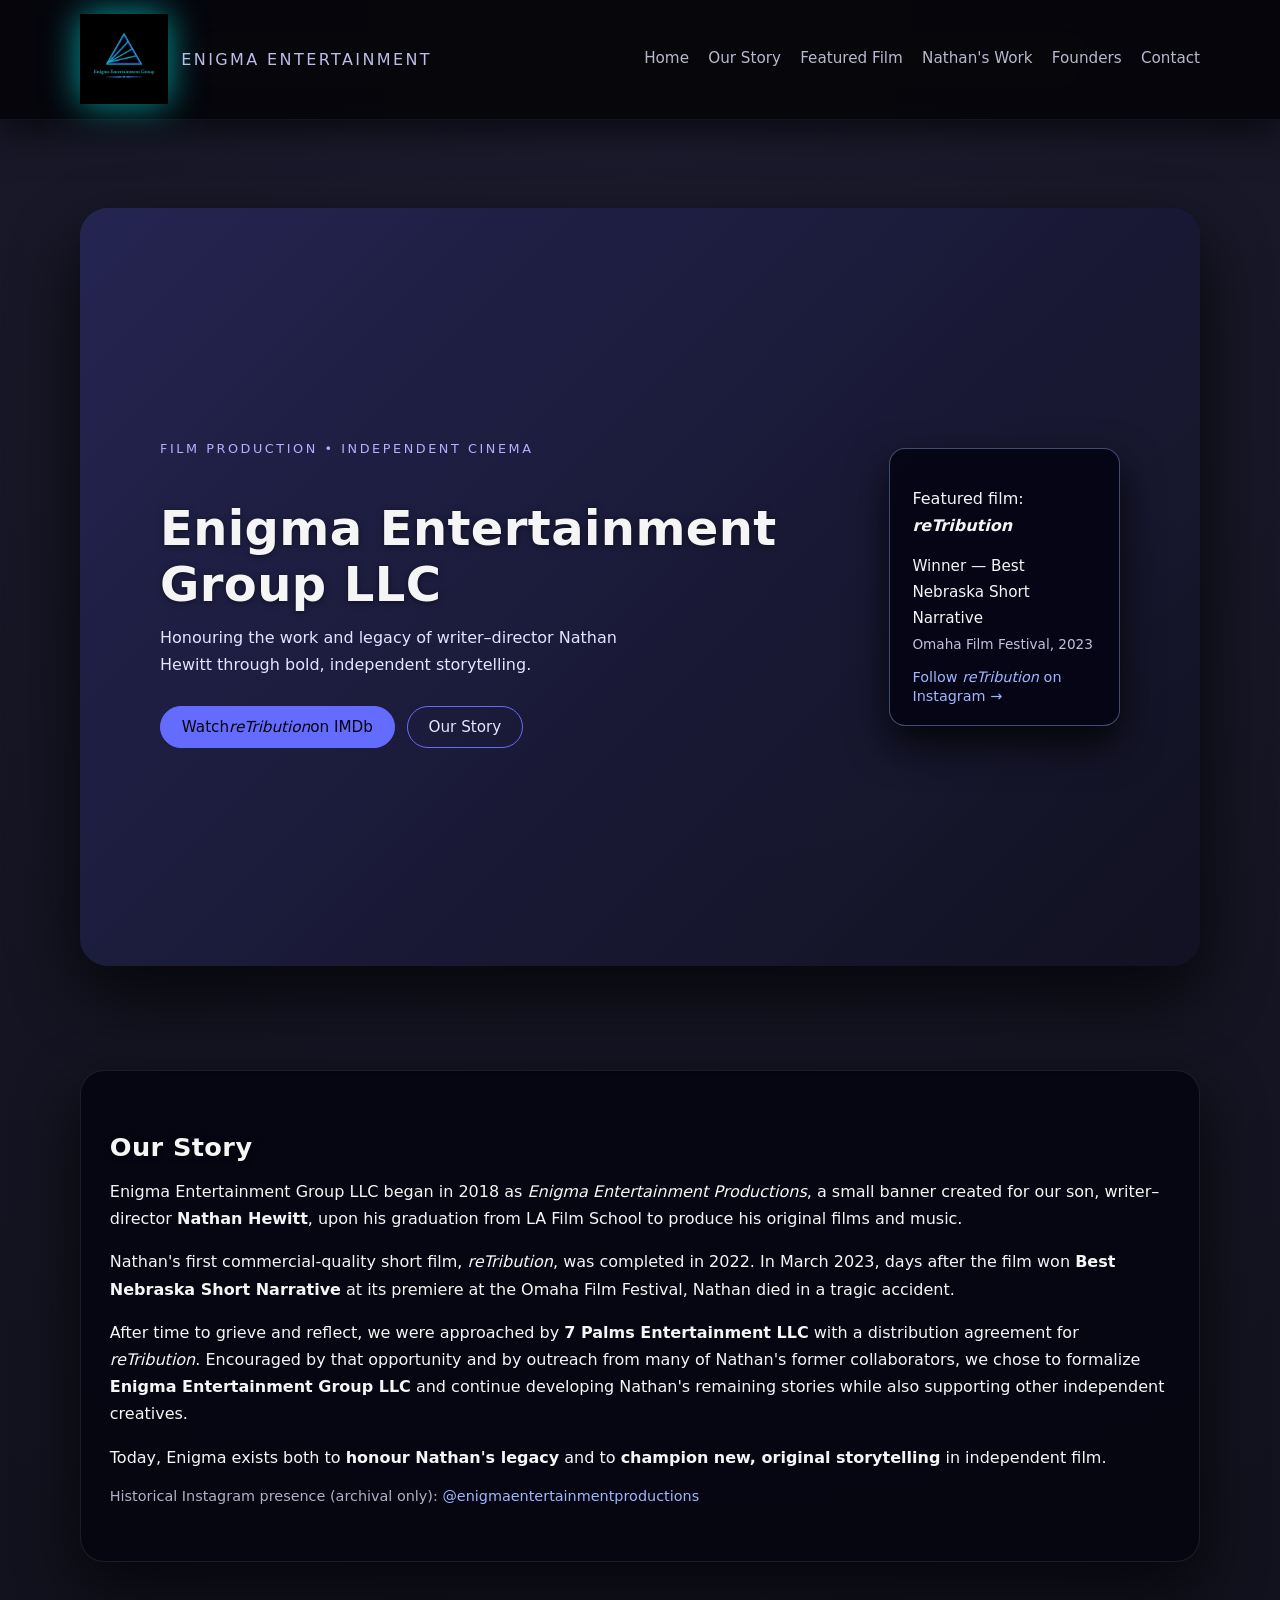
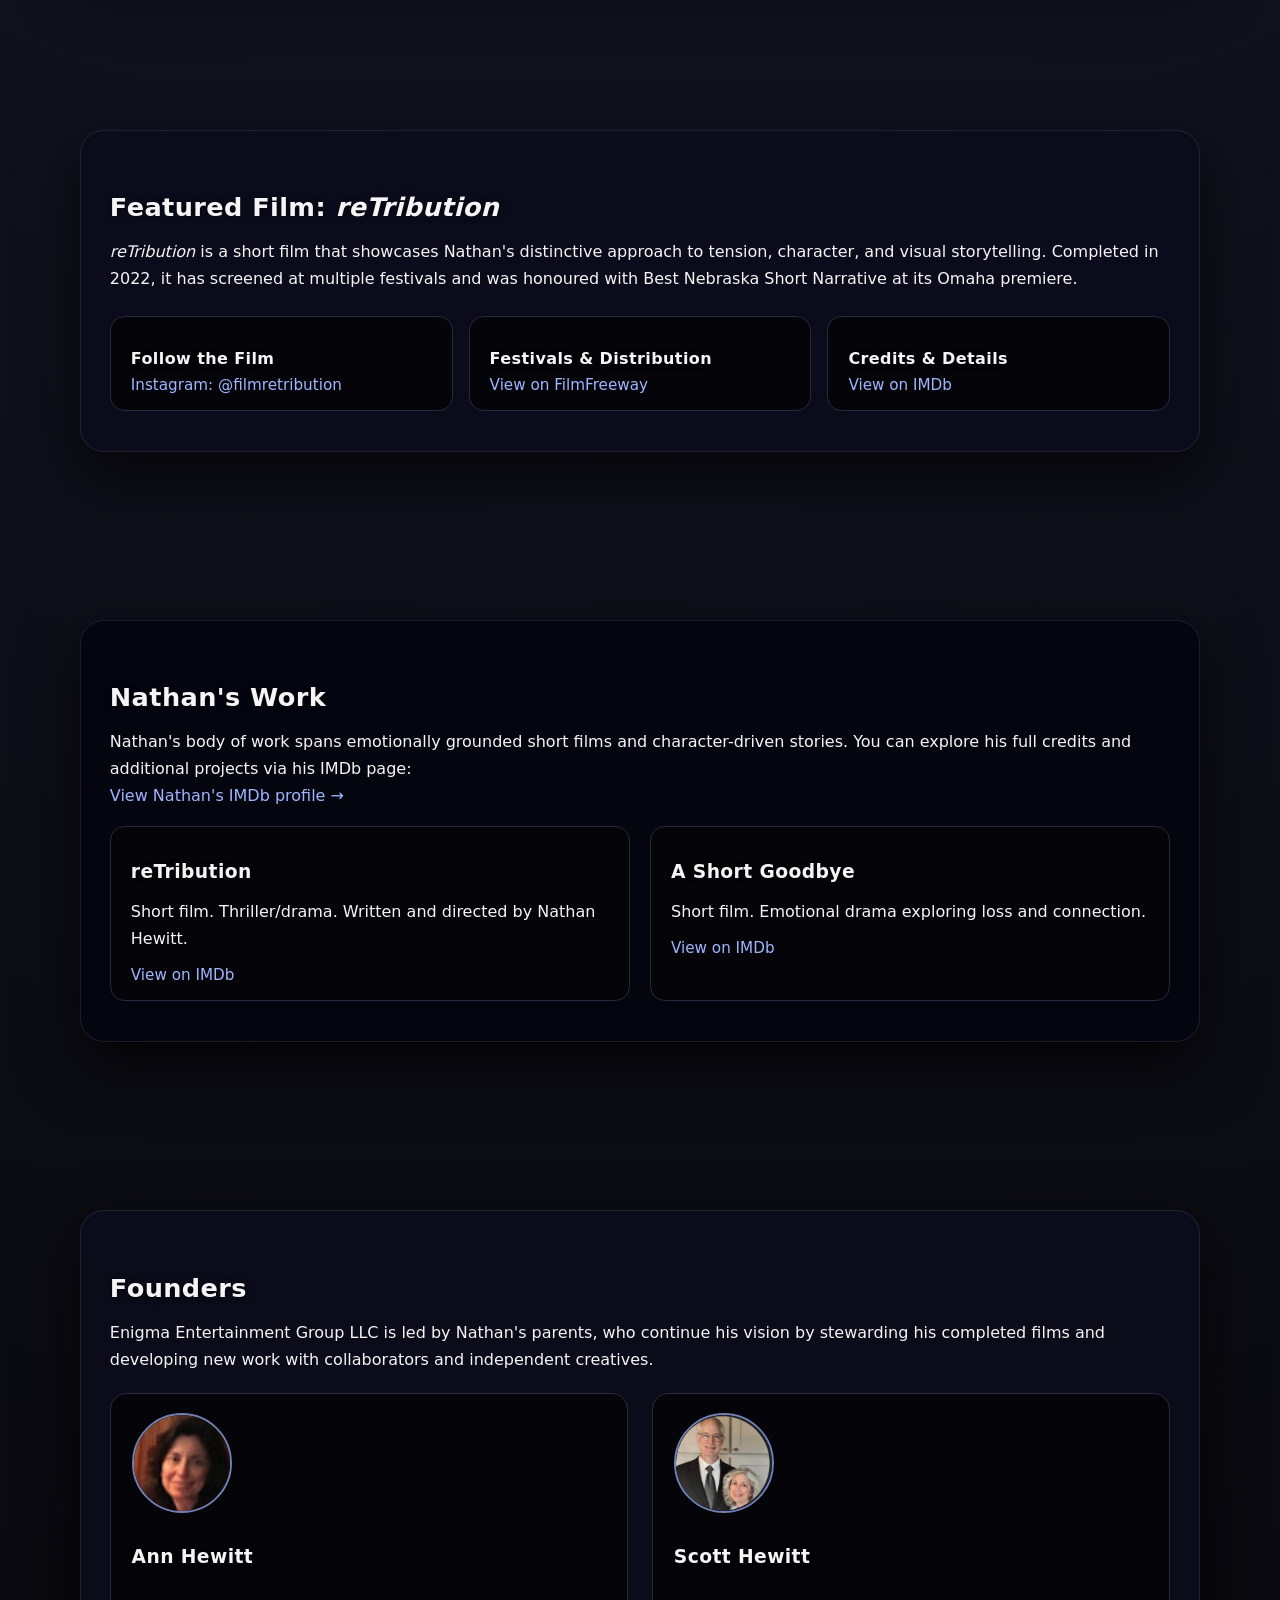
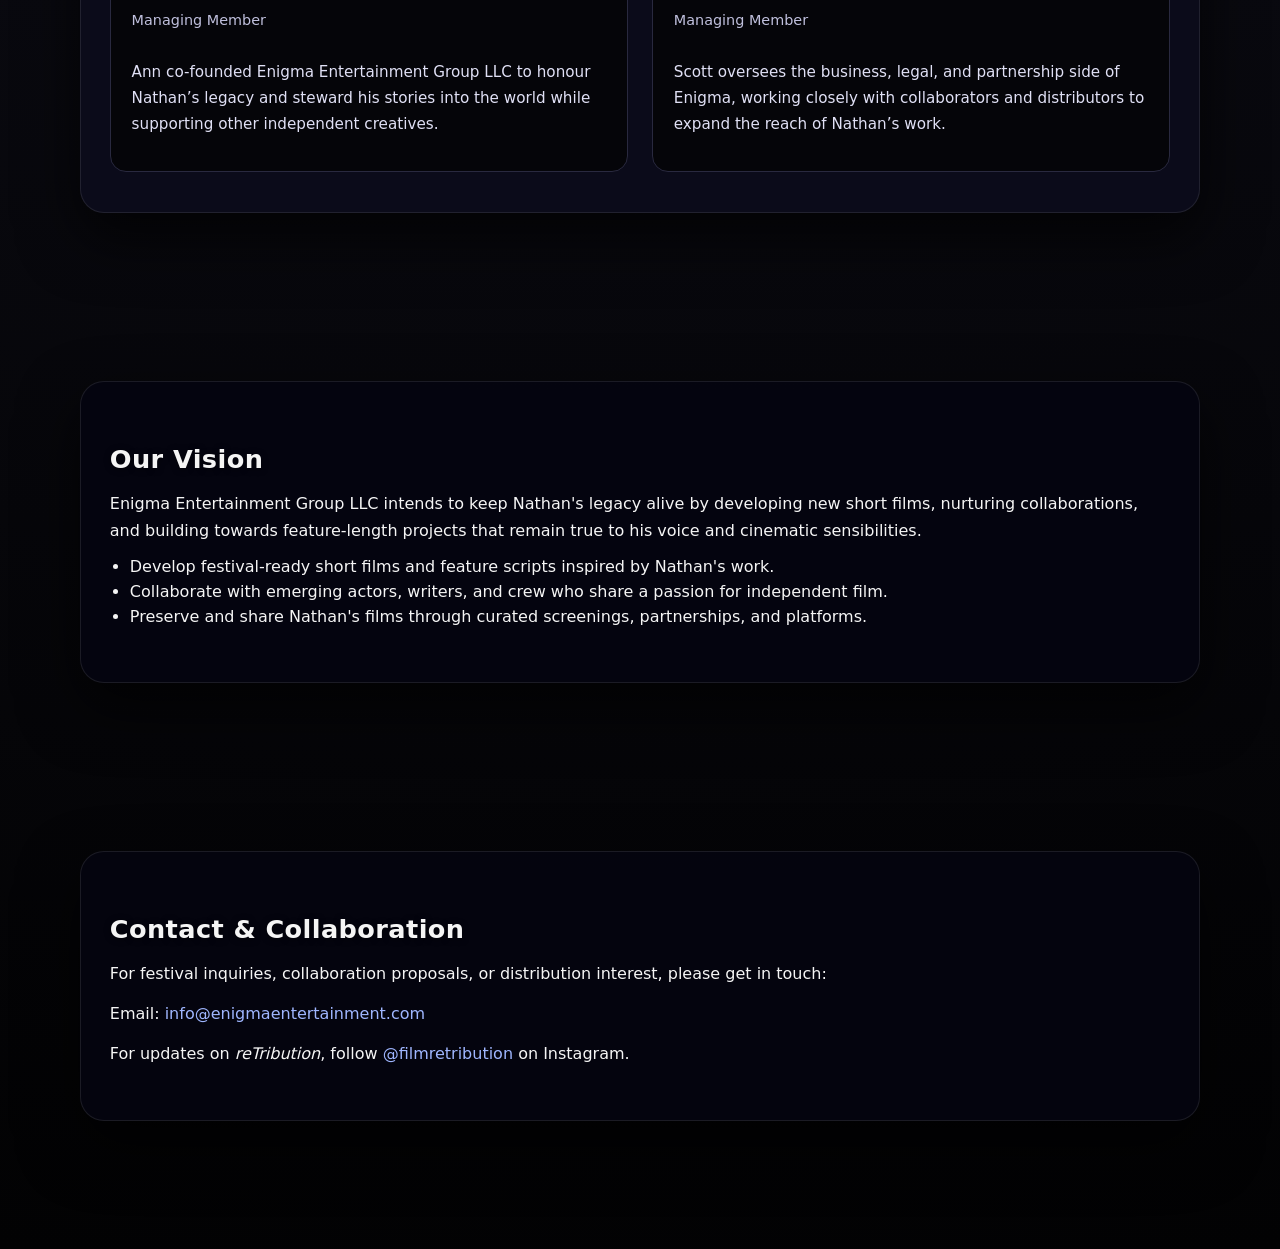
==== index.html @ aec44029 "Initial site" ====
<!doctype html>
<html lang="en">
	<head>
		<meta charset="utf-8" />
		<meta name="viewport" content="width=device-width, initial-scale=1" />
		
		<link href="./_app/immutable/assets/0.BWBpgviH.css" rel="stylesheet">
		<link href="./_app/immutable/assets/2.YrX4OSd7.css" rel="stylesheet">
		<link rel="modulepreload" href="./_app/immutable/entry/start.C8B10QRK.js">
		<link rel="modulepreload" href="./_app/immutable/chunks/4bFURd4v.js">
		<link rel="modulepreload" href="./_app/immutable/chunks/CQ5wtS5j.js">
		<link rel="modulepreload" href="./_app/immutable/chunks/C1tOolRv.js">
		<link rel="modulepreload" href="./_app/immutable/entry/app.DuJ-88nu.js">
		<link rel="modulepreload" href="./_app/immutable/chunks/CDPMLW6V.js">
		<link rel="modulepreload" href="./_app/immutable/nodes/0.CCrTZVjQ.js">
		<link rel="modulepreload" href="./_app/immutable/chunks/CUn71yho.js">
		<link rel="modulepreload" href="./_app/immutable/chunks/DC7Gytff.js">
		<link rel="modulepreload" href="./_app/immutable/nodes/2.SXHqibG2.js"><!--12qhfyh--><link rel="icon" href="data:image/svg+xml,%3csvg%20xmlns='http://www.w3.org/2000/svg'%20width='107'%20height='128'%20viewBox='0%200%20107%20128'%3e%3ctitle%3esvelte-logo%3c/title%3e%3cpath%20d='M94.157%2022.819c-10.4-14.885-30.94-19.297-45.792-9.835L22.282%2029.608A29.92%2029.92%200%200%200%208.764%2049.65a31.5%2031.5%200%200%200%203.108%2020.231%2030%2030%200%200%200-4.477%2011.183%2031.9%2031.9%200%200%200%205.448%2024.116c10.402%2014.887%2030.942%2019.297%2045.791%209.835l26.083-16.624A29.92%2029.92%200%200%200%2098.235%2078.35a31.53%2031.53%200%200%200-3.105-20.232%2030%2030%200%200%200%204.474-11.182%2031.88%2031.88%200%200%200-5.447-24.116'%20style='fill:%23ff3e00'/%3e%3cpath%20d='M45.817%20106.582a20.72%2020.72%200%200%201-22.237-8.243%2019.17%2019.17%200%200%201-3.277-14.503%2018%2018%200%200%201%20.624-2.435l.49-1.498%201.337.981a33.6%2033.6%200%200%200%2010.203%205.098l.97.294-.09.968a5.85%205.85%200%200%200%201.052%203.878%206.24%206.24%200%200%200%206.695%202.485%205.8%205.8%200%200%200%201.603-.704L69.27%2076.28a5.43%205.43%200%200%200%202.45-3.631%205.8%205.8%200%200%200-.987-4.371%206.24%206.24%200%200%200-6.698-2.487%205.7%205.7%200%200%200-1.6.704l-9.953%206.345a19%2019%200%200%201-5.296%202.326%2020.72%2020.72%200%200%201-22.237-8.243%2019.17%2019.17%200%200%201-3.277-14.502%2017.99%2017.99%200%200%201%208.13-12.052l26.081-16.623a19%2019%200%200%201%205.3-2.329%2020.72%2020.72%200%200%201%2022.237%208.243%2019.17%2019.17%200%200%201%203.277%2014.503%2018%2018%200%200%201-.624%202.435l-.49%201.498-1.337-.98a33.6%2033.6%200%200%200-10.203-5.1l-.97-.294.09-.968a5.86%205.86%200%200%200-1.052-3.878%206.24%206.24%200%200%200-6.696-2.485%205.8%205.8%200%200%200-1.602.704L37.73%2051.72a5.42%205.42%200%200%200-2.449%203.63%205.79%205.79%200%200%200%20.986%204.372%206.24%206.24%200%200%200%206.698%202.486%205.8%205.8%200%200%200%201.602-.704l9.952-6.342a19%2019%200%200%201%205.295-2.328%2020.72%2020.72%200%200%201%2022.237%208.242%2019.17%2019.17%200%200%201%203.277%2014.503%2018%2018%200%200%201-8.13%2012.053l-26.081%2016.622a19%2019%200%200%201-5.3%202.328'%20style='fill:%23fff'/%3e%3c/svg%3e" class="svelte-12qhfyh"/><!----><title>Enigma Entertainment Group LLC</title>
	</head>
	<body data-sveltekit-preload-data="hover">
		<div style="display: contents"><!--[--><!--[--><!----><div class="app-shell svelte-12qhfyh"><header class="nav svelte-12qhfyh"><div class="nav-inner svelte-12qhfyh"><a href="#hero" class="brand svelte-12qhfyh"><img src="enigma-logo.png" alt="Enigma Entertainment logo" class="logo svelte-12qhfyh"/> <span class="brand-text svelte-12qhfyh">Enigma Entertainment</span></a> <nav class="nav-links svelte-12qhfyh"><!--[--><a href="#hero" class="svelte-12qhfyh">Home</a><a href="#about-enigma" class="svelte-12qhfyh">Our Story</a><a href="#film-retribution" class="svelte-12qhfyh">Featured Film</a><a href="#nathan-filmography" class="svelte-12qhfyh">Nathan's Work</a><a href="#founders" class="svelte-12qhfyh">Founders</a><a href="#contact" class="svelte-12qhfyh">Contact</a><!--]--></nav></div></header> <!--[--><!----><main class="site svelte-1uha8ag"><section id="hero" class="section hero svelte-1uha8ag"><div class="hero-bg svelte-1uha8ag"></div> <div class="hero-inner svelte-1uha8ag"><div class="hero-text svelte-1uha8ag"><p class="eyebrow svelte-1uha8ag">Film Production • Independent Cinema</p> <h1 class="svelte-1uha8ag">Enigma Entertainment Group LLC</h1> <p class="tagline svelte-1uha8ag">Honouring the work and legacy of writer–director Nathan Hewitt through
          bold, independent storytelling.</p> <div class="hero-actions svelte-1uha8ag"><a href="https://imdb.com/title/tt14398892/" target="_blank" rel="noreferrer" class="btn primary svelte-1uha8ag">Watch <em class="svelte-1uha8ag">reTribution</em> on IMDb</a> <a href="#about-enigma" class="btn secondary svelte-1uha8ag">Our Story</a></div></div> <div class="hero-side svelte-1uha8ag"><div class="hero-card svelte-1uha8ag"><p class="hero-note svelte-1uha8ag">Featured film: <strong class="svelte-1uha8ag"><em class="svelte-1uha8ag">reTribution</em></strong></p> <p class="hero-sub svelte-1uha8ag">Winner — Best Nebraska Short Narrative<br class="svelte-1uha8ag"/> <span class="hero-sub-muted svelte-1uha8ag">Omaha Film Festival, 2023</span></p> <a href="https://www.instagram.com/filmretribution" target="_blank" rel="noreferrer" class="small-link svelte-1uha8ag">Follow <em class="svelte-1uha8ag">reTribution</em> on Instagram →</a></div></div></div></section> <section id="about-enigma" class="section card-section svelte-1uha8ag"><div class="section-inner svelte-1uha8ag"><h2 class="svelte-1uha8ag">Our Story</h2> <p class="svelte-1uha8ag">Enigma Entertainment Group LLC began in 2018 as <em class="svelte-1uha8ag">Enigma Entertainment Productions</em>, a small banner created for
        our son, writer–director <strong class="svelte-1uha8ag">Nathan Hewitt</strong>, upon his
        graduation from LA Film School to produce his original films and music.</p> <p class="svelte-1uha8ag">Nathan's first commercial-quality short film, <em class="svelte-1uha8ag">reTribution</em>, was completed in 2022. In March 2023, days after
        the film won <strong class="svelte-1uha8ag">Best Nebraska Short Narrative</strong> at its
        premiere at the Omaha Film Festival, Nathan died in a tragic accident.</p> <p class="svelte-1uha8ag">After time to grieve and reflect, we were approached by <strong class="svelte-1uha8ag">7 Palms Entertainment LLC</strong> with a distribution
        agreement for <em class="svelte-1uha8ag">reTribution</em>. Encouraged by that opportunity and
        by outreach from many of Nathan's former collaborators, we chose to
        formalize <strong class="svelte-1uha8ag">Enigma Entertainment Group LLC</strong> and continue
        developing Nathan's remaining stories while also supporting other
        independent creatives.</p> <p class="svelte-1uha8ag">Today, Enigma exists both to <strong class="svelte-1uha8ag">honour Nathan's legacy</strong> and to <strong class="svelte-1uha8ag">champion new, original storytelling</strong> in independent
        film.</p> <p class="meta svelte-1uha8ag">Historical Instagram presence (archival only): <a href="https://www.instagram.com/enigmaentertainmentproductions" target="_blank" rel="noreferrer" class="svelte-1uha8ag">@enigmaentertainmentproductions</a></p></div></section> <section id="film-retribution" class="section card-section alt svelte-1uha8ag"><div class="section-inner svelte-1uha8ag"><h2 class="svelte-1uha8ag">Featured Film: <em class="svelte-1uha8ag">reTribution</em></h2> <p class="svelte-1uha8ag"><em class="svelte-1uha8ag">reTribution</em> is a short film that showcases Nathan's
        distinctive approach to tension, character, and visual storytelling.
        Completed in 2022, it has screened at multiple festivals and was
        honoured with Best Nebraska Short Narrative at its Omaha premiere.</p> <div class="pill-row svelte-1uha8ag"><div class="pill svelte-1uha8ag"><h3 class="svelte-1uha8ag">Follow the Film</h3> <a href="https://www.instagram.com/filmretribution" target="_blank" rel="noreferrer" class="svelte-1uha8ag">Instagram: @filmretribution</a></div> <div class="pill svelte-1uha8ag"><h3 class="svelte-1uha8ag">Festivals &amp; Distribution</h3> <a href="https://filmfreeway.com/reTribution772" target="_blank" rel="noreferrer" class="svelte-1uha8ag">View on FilmFreeway</a></div> <div class="pill svelte-1uha8ag"><h3 class="svelte-1uha8ag">Credits &amp; Details</h3> <a href="https://imdb.com/title/tt14398892/" target="_blank" rel="noreferrer" class="svelte-1uha8ag">View on IMDb</a></div></div></div></section> <section id="nathan-filmography" class="section card-section svelte-1uha8ag"><div class="section-inner svelte-1uha8ag"><h2 class="svelte-1uha8ag">Nathan's Work</h2> <p class="svelte-1uha8ag">Nathan's body of work spans emotionally grounded short films and
        character-driven stories. You can explore his full credits and
        additional projects via his IMDb page: <br class="svelte-1uha8ag"/> <a href="https://m.imdb.com/name/nm6297876/" target="_blank" rel="noreferrer" class="svelte-1uha8ag">View Nathan's IMDb profile →</a></p> <div class="films-grid svelte-1uha8ag"><article class="film-card svelte-1uha8ag"><h3 class="svelte-1uha8ag">reTribution</h3> <p class="svelte-1uha8ag">Short film. Thriller/drama. Written and directed by Nathan Hewitt.</p> <a href="https://imdb.com/title/tt14398892/" target="_blank" rel="noreferrer" class="svelte-1uha8ag">View on IMDb</a></article> <article class="film-card svelte-1uha8ag"><h3 class="svelte-1uha8ag">A Short Goodbye</h3> <p class="svelte-1uha8ag">Short film. Emotional drama exploring loss and connection.</p> <a href="https://m.imdb.com/title/tt6006854/" target="_blank" rel="noreferrer" class="svelte-1uha8ag">View on IMDb</a></article></div></div></section> <section id="founders" class="section card-section alt svelte-1uha8ag"><div class="section-inner svelte-1uha8ag"><h2 class="svelte-1uha8ag">Founders</h2> <p class="svelte-1uha8ag">Enigma Entertainment Group LLC is led by Nathan's parents, who
        continue his vision by stewarding his completed films and developing new
        work with collaborators and independent creatives.</p> <div class="founders-grid svelte-1uha8ag"><!--[--><article class="founder-card svelte-1uha8ag"><div class="founder-photo-wrap svelte-1uha8ag"><img src="founder-ann.jpg" alt="Ann Hewitt" class="founder-photo svelte-1uha8ag"/></div> <h3 class="svelte-1uha8ag">Ann Hewitt</h3> <p class="founder-role svelte-1uha8ag">Managing Member</p> <p class="founder-bio svelte-1uha8ag">Ann co-founded Enigma Entertainment Group LLC to honour Nathan’s legacy and steward his stories into the world while supporting other independent creatives.</p></article><article class="founder-card svelte-1uha8ag"><div class="founder-photo-wrap svelte-1uha8ag"><img src="founder-scott.jpg" alt="Scott Hewitt" class="founder-photo svelte-1uha8ag"/></div> <h3 class="svelte-1uha8ag">Scott Hewitt</h3> <p class="founder-role svelte-1uha8ag">Managing Member</p> <p class="founder-bio svelte-1uha8ag">Scott oversees the business, legal, and partnership side of Enigma, working closely with collaborators and distributors to expand the reach of Nathan’s work.</p></article><!--]--></div></div></section> <section id="vision" class="section card-section svelte-1uha8ag"><div class="section-inner svelte-1uha8ag"><h2 class="svelte-1uha8ag">Our Vision</h2> <p class="svelte-1uha8ag">Enigma Entertainment Group LLC intends to keep Nathan's legacy
        alive by developing new short films, nurturing collaborations, and
        building towards feature-length projects that remain true to his voice
        and cinematic sensibilities.</p> <ul class="vision-list svelte-1uha8ag"><li class="svelte-1uha8ag">Develop festival-ready short films and feature scripts inspired by
          Nathan's work.</li> <li class="svelte-1uha8ag">Collaborate with emerging actors, writers, and crew who share a
          passion for independent film.</li> <li class="svelte-1uha8ag">Preserve and share Nathan's films through curated screenings,
          partnerships, and platforms.</li></ul></div></section> <section id="contact" class="section card-section svelte-1uha8ag"><div class="section-inner svelte-1uha8ag"><h2 class="svelte-1uha8ag">Contact &amp; Collaboration</h2> <p class="svelte-1uha8ag">For festival inquiries, collaboration proposals, or distribution
        interest, please get in touch:</p> <p class="contact-line svelte-1uha8ag">Email: <a href="mailto:info@enigmaentertainment.com" class="svelte-1uha8ag">info@enigmaentertainment.com</a></p> <p class="contact-line svelte-1uha8ag">For updates on <em class="svelte-1uha8ag">reTribution</em>, follow <a href="https://www.instagram.com/filmretribution" target="_blank" rel="noreferrer" class="svelte-1uha8ag">@filmretribution</a> on Instagram.</p></div></section></main><!----><!--]--></div><!----><!--]--> <!--[!--><!--]--><!--]-->
			
			<script>
				{
					__sveltekit_qwx3tp = {
						base: new URL(".", location).pathname.slice(0, -1),
						assets: "/enigma"
					};

					const element = document.currentScript.parentElement;

					Promise.all([
						import("./_app/immutable/entry/start.C8B10QRK.js"),
						import("./_app/immutable/entry/app.DuJ-88nu.js")
					]).then(([kit, app]) => {
						kit.start(app, element, {
							node_ids: [0, 2],
							data: [null,null],
							form: null,
							error: null
						});
					});
				}
			</script>
		</div>
	</body>
</html>
---- _app/immutable/assets/0.BWBpgviH.css ----
html{scroll-behavior:smooth}body{margin:0;font-family:system-ui,-apple-system,BlinkMacSystemFont,Segoe UI,sans-serif;background:radial-gradient(circle at top,#1b1b2e,#020203);color:#f5f5f5}h1,h2,h3{font-weight:600;letter-spacing:.4px;text-shadow:0 1px 6px rgba(0,0,0,.5)}main.site{padding:5.5rem 1.5rem 4rem;max-width:1120px;margin:0 auto}a{text-decoration:none}.app-shell.svelte-12qhfyh{min-height:100vh;display:flex;flex-direction:column}.nav.svelte-12qhfyh{position:sticky;top:0;z-index:50;background:#050509eb;-webkit-backdrop-filter:blur(16px);backdrop-filter:blur(16px);border-bottom:1px solid rgba(255,255,255,.06);box-shadow:0 10px 35px #000000a6;animation:svelte-12qhfyh-navDropIn .5s ease-out}.nav-inner.svelte-12qhfyh{max-width:1120px;margin:0 auto;padding:.9rem 1.5rem;display:flex;align-items:center;justify-content:space-between;gap:1.75rem}.brand.svelte-12qhfyh{display:flex;align-items:center;gap:.8rem;color:#f5f5ff}.logo.svelte-12qhfyh{height:90px;width:auto;filter:drop-shadow(0 0 18px rgba(0,255,255,.6));animation:svelte-12qhfyh-logoPulse 4.5s ease-in-out infinite}.brand-text.svelte-12qhfyh{font-size:1rem;font-weight:500;letter-spacing:.15em;text-transform:uppercase;color:#d0d0ff;opacity:.9}.nav-links.svelte-12qhfyh{display:flex;align-items:center;gap:1.2rem;font-size:.95rem}.nav-links.svelte-12qhfyh a:where(.svelte-12qhfyh){color:#d8d8f0;opacity:.85;position:relative;padding-bottom:.15rem}.nav-links.svelte-12qhfyh a:where(.svelte-12qhfyh):after{content:"";position:absolute;left:0;bottom:-.14rem;width:0;height:2px;border-radius:999px;background:linear-gradient(90deg,#8ba5ff,#5df2ff);transition:width .2s ease}.nav-links.svelte-12qhfyh a:where(.svelte-12qhfyh):hover{opacity:1;color:#fff}.nav-links.svelte-12qhfyh a:where(.svelte-12qhfyh):hover:after{width:100%}@keyframes svelte-12qhfyh-navDropIn{0%{transform:translateY(-20px);opacity:0}to{transform:translateY(0);opacity:1}}@keyframes svelte-12qhfyh-logoPulse{0%{transform:scale(1);filter:drop-shadow(0 0 18px rgba(0,255,255,.4))}50%{transform:scale(1.04);filter:drop-shadow(0 0 32px rgba(0,255,255,.95))}to{transform:scale(1);filter:drop-shadow(0 0 18px rgba(0,255,255,.4))}}@media(max-width:820px){.nav-inner.svelte-12qhfyh{flex-direction:column;align-items:flex-start;padding-bottom:1rem;gap:.5rem}.logo.svelte-12qhfyh{height:80px}.nav-links.svelte-12qhfyh{flex-wrap:wrap;justify-content:flex-start;gap:.75rem;font-size:.9rem}main.site{padding-top:6.5rem}}@media(max-width:540px){.brand-text.svelte-12qhfyh{display:none}.nav-inner.svelte-12qhfyh{align-items:center}.nav-links.svelte-12qhfyh{justify-content:center;text-align:center}}
---- _app/immutable/assets/2.YrX4OSd7.css ----
.site.svelte-1uha8ag{color:#f5f5f5;padding-bottom:4rem}.section.svelte-1uha8ag{padding:4rem 0}.hero.svelte-1uha8ag{position:relative;min-height:70vh;display:flex;align-items:center}.hero-bg.svelte-1uha8ag{position:absolute;inset:0;border-radius:1.75rem;background:linear-gradient(135deg,#252552,#141428,#050509,#252552);background-size:260% 260%;animation:svelte-1uha8ag-heroGradient 20s ease-in-out infinite;box-shadow:0 30px 70px #000000bf;opacity:.98}@keyframes svelte-1uha8ag-heroGradient{0%{background-position:0% 50%}50%{background-position:100% 50%}to{background-position:0% 50%}}.hero-inner.svelte-1uha8ag{position:relative;z-index:1;max-width:960px;margin:0 auto;padding:2.5rem 1.8rem;display:flex;flex-direction:column;gap:2.5rem}.hero-text.svelte-1uha8ag h1:where(.svelte-1uha8ag){font-size:2.6rem;margin-bottom:.75rem}.eyebrow.svelte-1uha8ag{text-transform:uppercase;font-size:.8rem;letter-spacing:.2em;color:#b0b0ff;margin-bottom:.5rem}.tagline.svelte-1uha8ag{margin-top:.25rem;margin-bottom:1.75rem;max-width:32rem;color:#e4e4ff}.hero-actions.svelte-1uha8ag{display:flex;flex-wrap:wrap;gap:.75rem}.hero-side.svelte-1uha8ag{display:flex;align-items:flex-end}.hero-card.svelte-1uha8ag{padding:1.25rem 1.4rem;border-radius:1rem;border:1px solid rgba(159,182,255,.4);background:#050514eb;max-width:260px;box-shadow:0 18px 40px #000c;transform:translateY(0);transition:transform .25s ease,box-shadow .25s ease}.hero-card.svelte-1uha8ag:hover{transform:translateY(-4px);box-shadow:0 24px 60px #000000f2}.hero-note.svelte-1uha8ag{margin-bottom:.4rem}.hero-sub.svelte-1uha8ag{font-size:.95rem;margin-bottom:.6rem}.hero-sub-muted.svelte-1uha8ag{font-size:.85rem;color:#c0c0dd}.small-link.svelte-1uha8ag{font-size:.9rem;color:#9fb6ff;text-decoration:none}.small-link.svelte-1uha8ag:hover{text-decoration:underline}.card-section.svelte-1uha8ag{margin-top:2.5rem}.card-section.svelte-1uha8ag .section-inner:where(.svelte-1uha8ag){padding:2.5rem 1.8rem;border-radius:1.5rem;border:1px solid rgba(255,255,255,.09);background:#050510e0;box-shadow:0 24px 60px #000000b3}.card-section.alt.svelte-1uha8ag .section-inner:where(.svelte-1uha8ag){background:#0c0c1cf2}h2.svelte-1uha8ag{margin-bottom:1rem;font-size:1.6rem}p.svelte-1uha8ag{line-height:1.7;margin-bottom:.8rem}.meta.svelte-1uha8ag{font-size:.9rem;color:#b0b0c5;margin-top:.7rem}.btn.svelte-1uha8ag{display:inline-flex;align-items:center;justify-content:center;padding:.7rem 1.3rem;border-radius:999px;font-size:.95rem;border:1px solid #646cff;text-decoration:none;cursor:pointer;transition:background .15s ease,color .15s ease,border-color .15s ease,transform .15s ease}.btn.primary.svelte-1uha8ag{background:#646cff;color:#050509}.btn.primary.svelte-1uha8ag:hover{background:#8a93ff;transform:translateY(-1px)}.btn.secondary.svelte-1uha8ag{background:transparent;color:#e5e5ff}.btn.secondary.svelte-1uha8ag:hover{background:#636cff1f}.pill-row.svelte-1uha8ag{display:grid;gap:1rem;margin-top:1.5rem}.pill.svelte-1uha8ag{padding:1rem 1.25rem;border-radius:.9rem;border:1px solid #29293f;background:#050509}.pill.svelte-1uha8ag h3:where(.svelte-1uha8ag){margin-bottom:.4rem;font-size:1rem}.pill.svelte-1uha8ag a:where(.svelte-1uha8ag){color:#9fb6ff;text-decoration:none;font-size:.95rem}.pill.svelte-1uha8ag a:where(.svelte-1uha8ag):hover{text-decoration:underline}.films-grid.svelte-1uha8ag{display:grid;gap:1.25rem;margin-top:1rem}.film-card.svelte-1uha8ag{border-radius:.9rem;border:1px solid #29293f;padding:1rem 1.25rem;background:#050509}.film-card.svelte-1uha8ag h3:where(.svelte-1uha8ag){margin-bottom:.4rem}.film-card.svelte-1uha8ag a:where(.svelte-1uha8ag){color:#9fb6ff;text-decoration:none;font-size:.95rem}.film-card.svelte-1uha8ag a:where(.svelte-1uha8ag):hover{text-decoration:underline}.vision-list.svelte-1uha8ag{margin-top:.75rem;padding-left:1.25rem}.vision-list.svelte-1uha8ag li:where(.svelte-1uha8ag){margin-bottom:.4rem}.contact-line.svelte-1uha8ag{margin-top:.4rem}.founders-grid.svelte-1uha8ag{display:grid;gap:1.5rem;margin-top:1.25rem}.founder-card.svelte-1uha8ag{border-radius:1rem;border:1px solid #29293f;padding:1.2rem 1.3rem 1.3rem;background:#050509;display:flex;flex-direction:column;gap:.5rem}.founder-photo-wrap.svelte-1uha8ag{width:96px;height:96px;border-radius:999px;overflow:hidden;border:2px solid rgba(159,182,255,.7);margin-bottom:.4rem}.founder-photo.svelte-1uha8ag{width:100%;height:100%;object-fit:cover}.founder-role.svelte-1uha8ag{font-size:.9rem;color:#c0c0dd;margin-bottom:.25rem}.founder-bio.svelte-1uha8ag{font-size:.95rem;color:#e0e0f5}a.svelte-1uha8ag{color:#9fb6ff}a.svelte-1uha8ag:hover{color:#becdff}@media(min-width:860px){.hero-inner.svelte-1uha8ag{flex-direction:row;justify-content:space-between;align-items:center}.hero-text.svelte-1uha8ag h1:where(.svelte-1uha8ag){font-size:3rem}.pill-row.svelte-1uha8ag{grid-template-columns:repeat(3,minmax(0,1fr))}.films-grid.svelte-1uha8ag,.founders-grid.svelte-1uha8ag{grid-template-columns:repeat(2,minmax(0,1fr))}}@media(max-width:600px){.hero-inner.svelte-1uha8ag{padding:2rem 1.25rem}.hero.svelte-1uha8ag{min-height:60vh}.hero-card.svelte-1uha8ag{max-width:100%;margin-top:.5rem}.card-section.svelte-1uha8ag .section-inner:where(.svelte-1uha8ag){padding:2rem 1.25rem}.founder-photo-wrap.svelte-1uha8ag{width:80px;height:80px}}
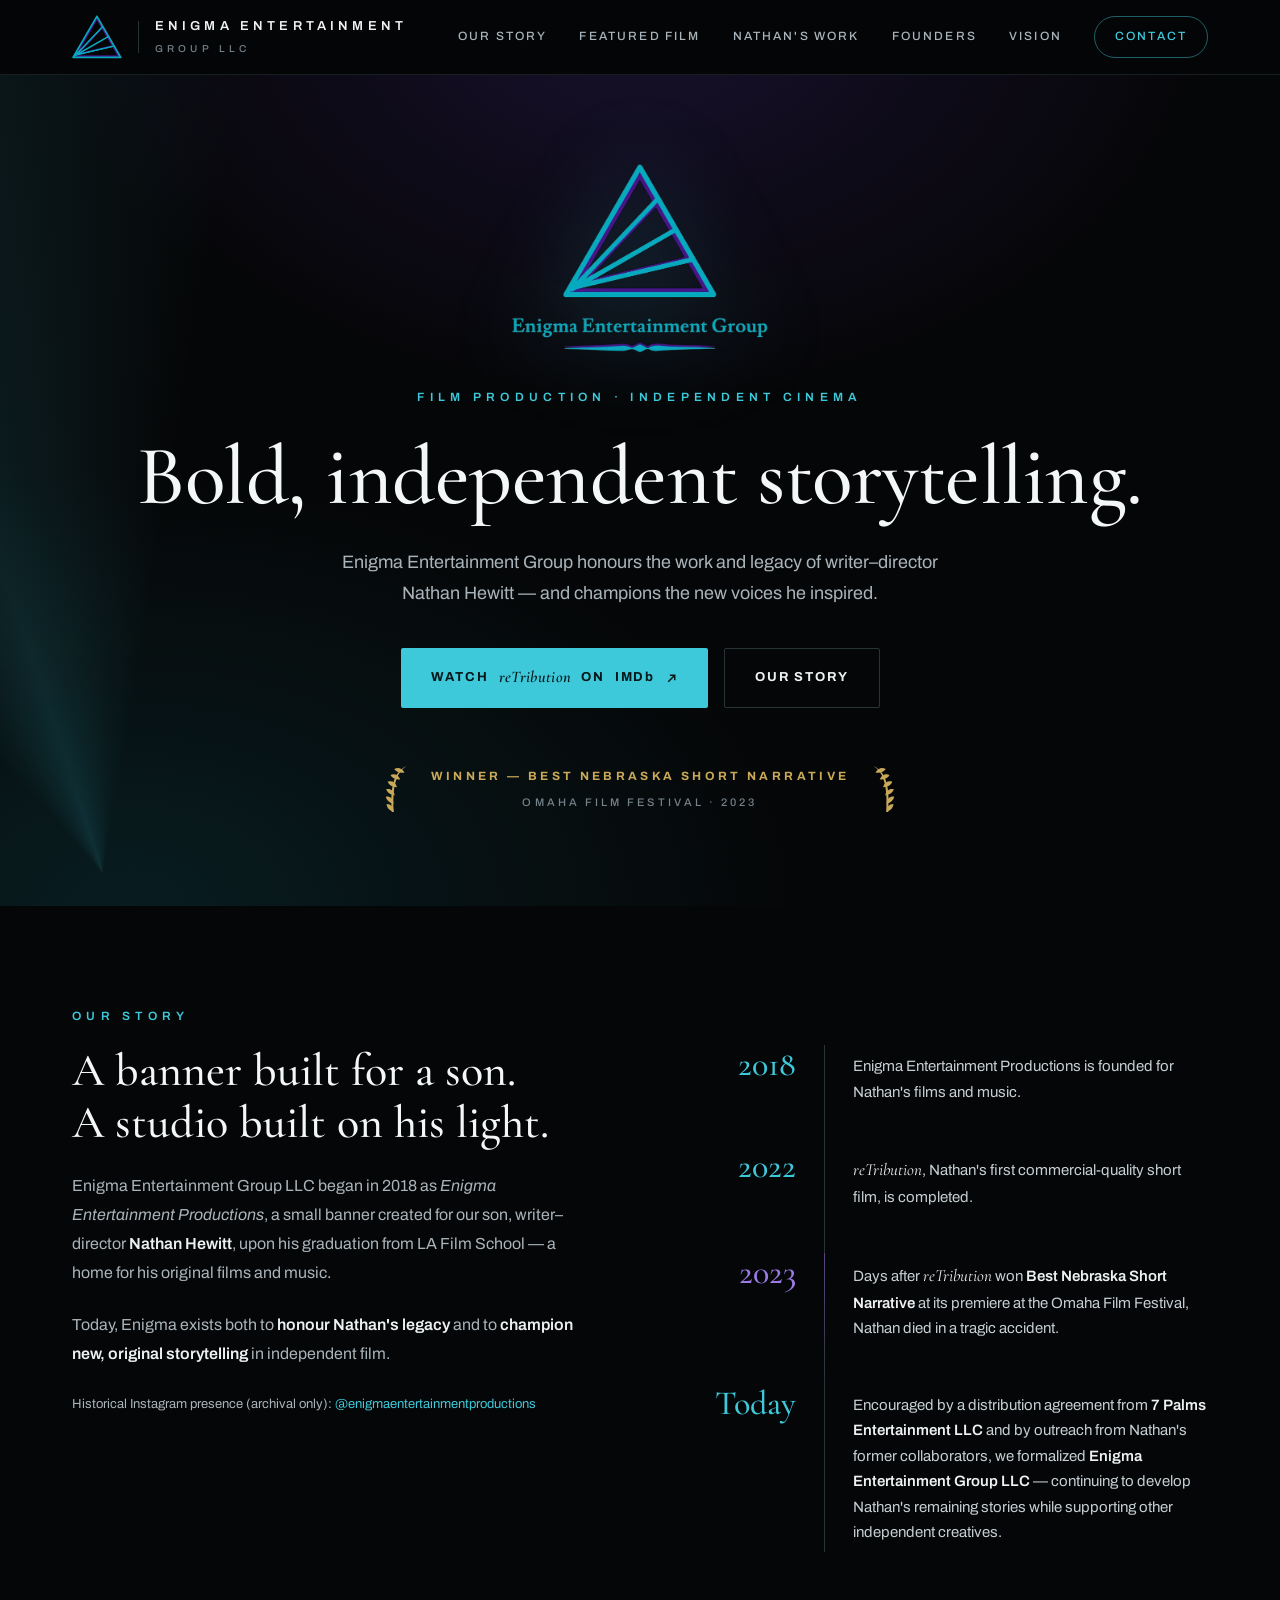
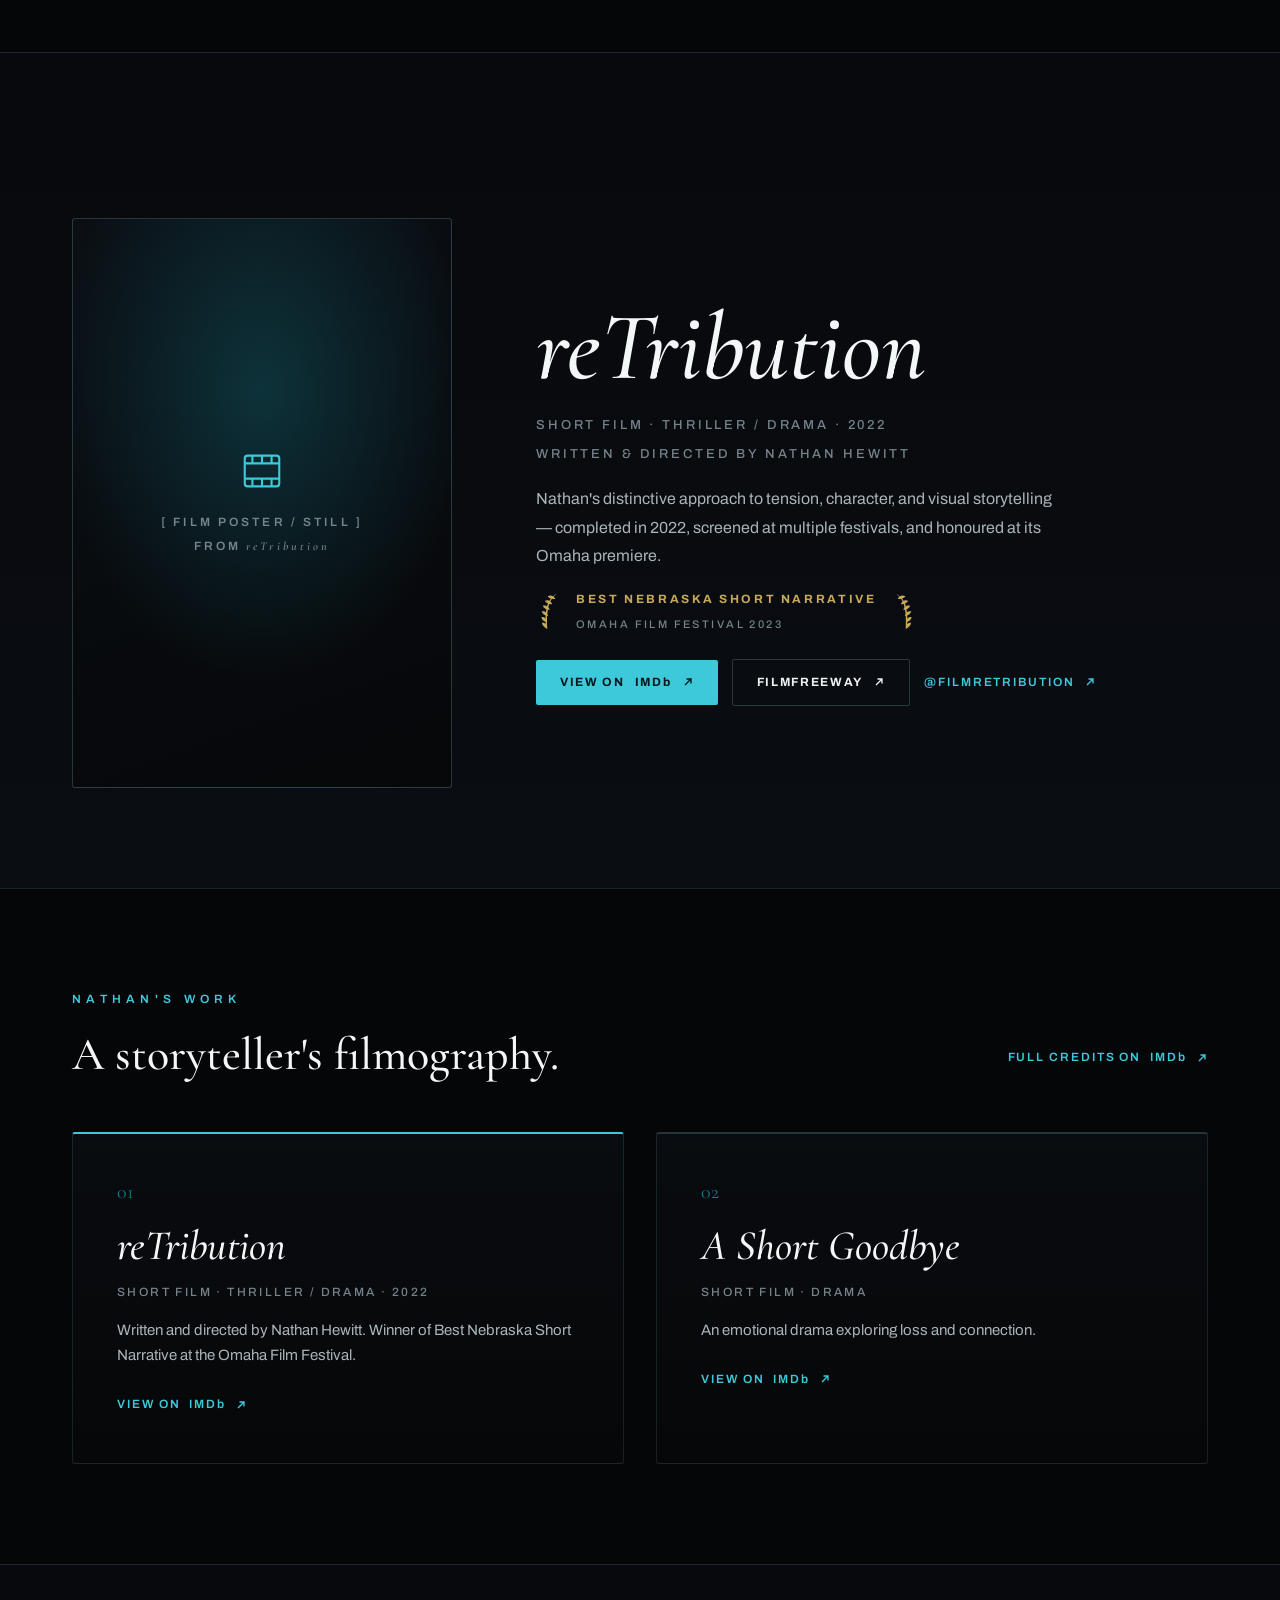
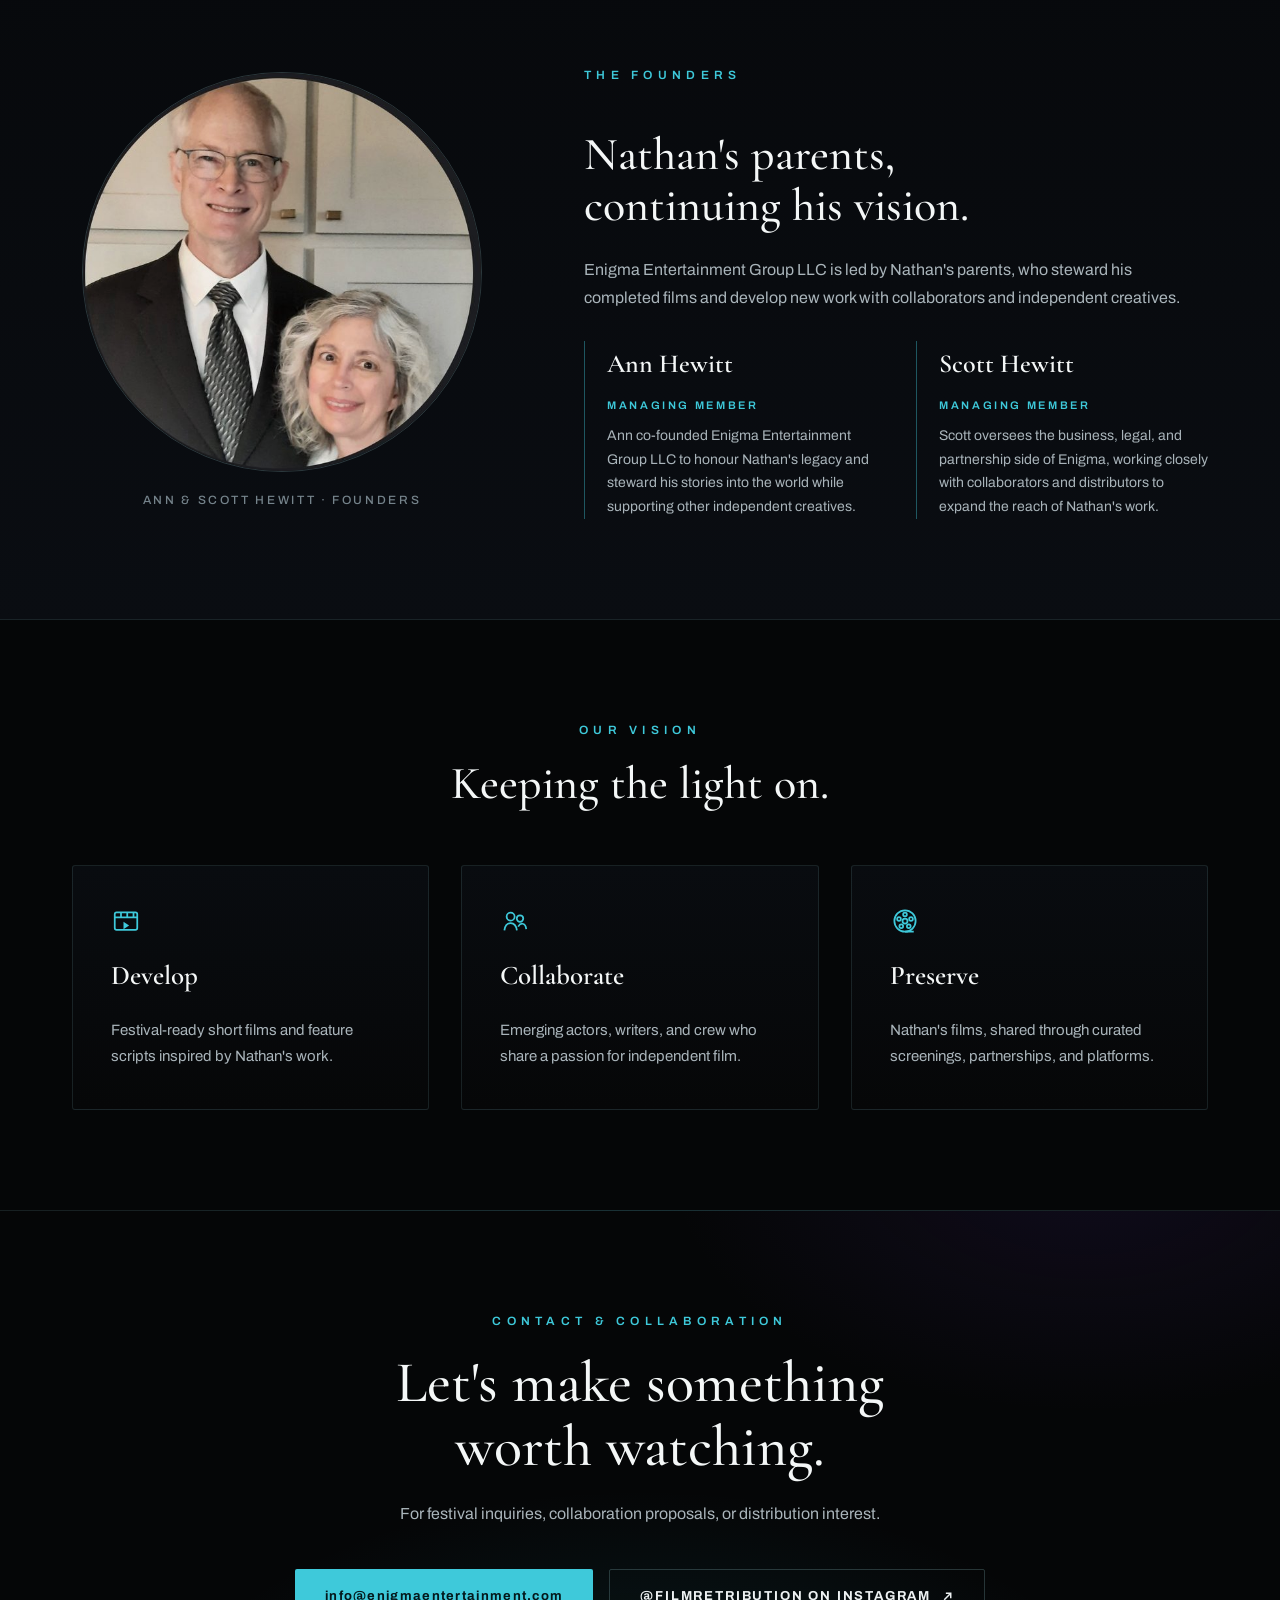
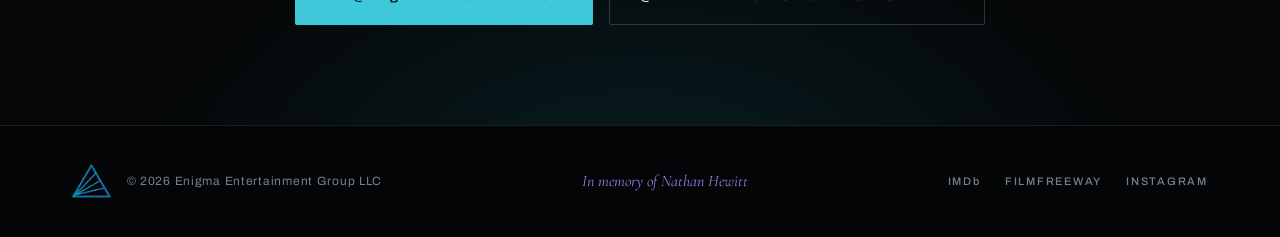
==== commit 03b62850: "Redesign site as static HTML/CSS/JS with cinematic dark theme" ====
--- a/index.html
+++ b/index.html
@@ -1,72 +1,283 @@
 <!doctype html>
 <html lang="en">
-	<head>
-		<meta charset="utf-8" />
-		<meta name="viewport" content="width=device-width, initial-scale=1" />
-		
-		<link href="./_app/immutable/assets/0.BWBpgviH.css" rel="stylesheet">
-		<link href="./_app/immutable/assets/2.YrX4OSd7.css" rel="stylesheet">
-		<link rel="modulepreload" href="./_app/immutable/entry/start.C8B10QRK.js">
-		<link rel="modulepreload" href="./_app/immutable/chunks/4bFURd4v.js">
-		<link rel="modulepreload" href="./_app/immutable/chunks/CQ5wtS5j.js">
-		<link rel="modulepreload" href="./_app/immutable/chunks/C1tOolRv.js">
-		<link rel="modulepreload" href="./_app/immutable/entry/app.DuJ-88nu.js">
-		<link rel="modulepreload" href="./_app/immutable/chunks/CDPMLW6V.js">
-		<link rel="modulepreload" href="./_app/immutable/nodes/0.CCrTZVjQ.js">
-		<link rel="modulepreload" href="./_app/immutable/chunks/CUn71yho.js">
-		<link rel="modulepreload" href="./_app/immutable/chunks/DC7Gytff.js">
-		<link rel="modulepreload" href="./_app/immutable/nodes/2.SXHqibG2.js"><!--12qhfyh--><link rel="icon" href="data:image/svg+xml,%3csvg%20xmlns='http://www.w3.org/2000/svg'%20width='107'%20height='128'%20viewBox='0%200%20107%20128'%3e%3ctitle%3esvelte-logo%3c/title%3e%3cpath%20d='M94.157%2022.819c-10.4-14.885-30.94-19.297-45.792-9.835L22.282%2029.608A29.92%2029.92%200%200%200%208.764%2049.65a31.5%2031.5%200%200%200%203.108%2020.231%2030%2030%200%200%200-4.477%2011.183%2031.9%2031.9%200%200%200%205.448%2024.116c10.402%2014.887%2030.942%2019.297%2045.791%209.835l26.083-16.624A29.92%2029.92%200%200%200%2098.235%2078.35a31.53%2031.53%200%200%200-3.105-20.232%2030%2030%200%200%200%204.474-11.182%2031.88%2031.88%200%200%200-5.447-24.116'%20style='fill:%23ff3e00'/%3e%3cpath%20d='M45.817%20106.582a20.72%2020.72%200%200%201-22.237-8.243%2019.17%2019.17%200%200%201-3.277-14.503%2018%2018%200%200%201%20.624-2.435l.49-1.498%201.337.981a33.6%2033.6%200%200%200%2010.203%205.098l.97.294-.09.968a5.85%205.85%200%200%200%201.052%203.878%206.24%206.24%200%200%200%206.695%202.485%205.8%205.8%200%200%200%201.603-.704L69.27%2076.28a5.43%205.43%200%200%200%202.45-3.631%205.8%205.8%200%200%200-.987-4.371%206.24%206.24%200%200%200-6.698-2.487%205.7%205.7%200%200%200-1.6.704l-9.953%206.345a19%2019%200%200%201-5.296%202.326%2020.72%2020.72%200%200%201-22.237-8.243%2019.17%2019.17%200%200%201-3.277-14.502%2017.99%2017.99%200%200%201%208.13-12.052l26.081-16.623a19%2019%200%200%201%205.3-2.329%2020.72%2020.72%200%200%201%2022.237%208.243%2019.17%2019.17%200%200%201%203.277%2014.503%2018%2018%200%200%201-.624%202.435l-.49%201.498-1.337-.98a33.6%2033.6%200%200%200-10.203-5.1l-.97-.294.09-.968a5.86%205.86%200%200%200-1.052-3.878%206.24%206.24%200%200%200-6.696-2.485%205.8%205.8%200%200%200-1.602.704L37.73%2051.72a5.42%205.42%200%200%200-2.449%203.63%205.79%205.79%200%200%200%20.986%204.372%206.24%206.24%200%200%200%206.698%202.486%205.8%205.8%200%200%200%201.602-.704l9.952-6.342a19%2019%200%200%201%205.295-2.328%2020.72%2020.72%200%200%201%2022.237%208.242%2019.17%2019.17%200%200%201%203.277%2014.503%2018%2018%200%200%201-8.13%2012.053l-26.081%2016.622a19%2019%200%200%201-5.3%202.328'%20style='fill:%23fff'/%3e%3c/svg%3e" class="svelte-12qhfyh"/><!----><title>Enigma Entertainment Group LLC</title>
-	</head>
-	<body data-sveltekit-preload-data="hover">
-		<div style="display: contents"><!--[--><!--[--><!----><div class="app-shell svelte-12qhfyh"><header class="nav svelte-12qhfyh"><div class="nav-inner svelte-12qhfyh"><a href="#hero" class="brand svelte-12qhfyh"><img src="enigma-logo.png" alt="Enigma Entertainment logo" class="logo svelte-12qhfyh"/> <span class="brand-text svelte-12qhfyh">Enigma Entertainment</span></a> <nav class="nav-links svelte-12qhfyh"><!--[--><a href="#hero" class="svelte-12qhfyh">Home</a><a href="#about-enigma" class="svelte-12qhfyh">Our Story</a><a href="#film-retribution" class="svelte-12qhfyh">Featured Film</a><a href="#nathan-filmography" class="svelte-12qhfyh">Nathan's Work</a><a href="#founders" class="svelte-12qhfyh">Founders</a><a href="#contact" class="svelte-12qhfyh">Contact</a><!--]--></nav></div></header> <!--[--><!----><main class="site svelte-1uha8ag"><section id="hero" class="section hero svelte-1uha8ag"><div class="hero-bg svelte-1uha8ag"></div> <div class="hero-inner svelte-1uha8ag"><div class="hero-text svelte-1uha8ag"><p class="eyebrow svelte-1uha8ag">Film Production • Independent Cinema</p> <h1 class="svelte-1uha8ag">Enigma Entertainment Group LLC</h1> <p class="tagline svelte-1uha8ag">Honouring the work and legacy of writer–director Nathan Hewitt through
-          bold, independent storytelling.</p> <div class="hero-actions svelte-1uha8ag"><a href="https://imdb.com/title/tt14398892/" target="_blank" rel="noreferrer" class="btn primary svelte-1uha8ag">Watch <em class="svelte-1uha8ag">reTribution</em> on IMDb</a> <a href="#about-enigma" class="btn secondary svelte-1uha8ag">Our Story</a></div></div> <div class="hero-side svelte-1uha8ag"><div class="hero-card svelte-1uha8ag"><p class="hero-note svelte-1uha8ag">Featured film: <strong class="svelte-1uha8ag"><em class="svelte-1uha8ag">reTribution</em></strong></p> <p class="hero-sub svelte-1uha8ag">Winner — Best Nebraska Short Narrative<br class="svelte-1uha8ag"/> <span class="hero-sub-muted svelte-1uha8ag">Omaha Film Festival, 2023</span></p> <a href="https://www.instagram.com/filmretribution" target="_blank" rel="noreferrer" class="small-link svelte-1uha8ag">Follow <em class="svelte-1uha8ag">reTribution</em> on Instagram →</a></div></div></div></section> <section id="about-enigma" class="section card-section svelte-1uha8ag"><div class="section-inner svelte-1uha8ag"><h2 class="svelte-1uha8ag">Our Story</h2> <p class="svelte-1uha8ag">Enigma Entertainment Group LLC began in 2018 as <em class="svelte-1uha8ag">Enigma Entertainment Productions</em>, a small banner created for
-        our son, writer–director <strong class="svelte-1uha8ag">Nathan Hewitt</strong>, upon his
-        graduation from LA Film School to produce his original films and music.</p> <p class="svelte-1uha8ag">Nathan's first commercial-quality short film, <em class="svelte-1uha8ag">reTribution</em>, was completed in 2022. In March 2023, days after
-        the film won <strong class="svelte-1uha8ag">Best Nebraska Short Narrative</strong> at its
-        premiere at the Omaha Film Festival, Nathan died in a tragic accident.</p> <p class="svelte-1uha8ag">After time to grieve and reflect, we were approached by <strong class="svelte-1uha8ag">7 Palms Entertainment LLC</strong> with a distribution
-        agreement for <em class="svelte-1uha8ag">reTribution</em>. Encouraged by that opportunity and
-        by outreach from many of Nathan's former collaborators, we chose to
-        formalize <strong class="svelte-1uha8ag">Enigma Entertainment Group LLC</strong> and continue
-        developing Nathan's remaining stories while also supporting other
-        independent creatives.</p> <p class="svelte-1uha8ag">Today, Enigma exists both to <strong class="svelte-1uha8ag">honour Nathan's legacy</strong> and to <strong class="svelte-1uha8ag">champion new, original storytelling</strong> in independent
-        film.</p> <p class="meta svelte-1uha8ag">Historical Instagram presence (archival only): <a href="https://www.instagram.com/enigmaentertainmentproductions" target="_blank" rel="noreferrer" class="svelte-1uha8ag">@enigmaentertainmentproductions</a></p></div></section> <section id="film-retribution" class="section card-section alt svelte-1uha8ag"><div class="section-inner svelte-1uha8ag"><h2 class="svelte-1uha8ag">Featured Film: <em class="svelte-1uha8ag">reTribution</em></h2> <p class="svelte-1uha8ag"><em class="svelte-1uha8ag">reTribution</em> is a short film that showcases Nathan's
-        distinctive approach to tension, character, and visual storytelling.
-        Completed in 2022, it has screened at multiple festivals and was
-        honoured with Best Nebraska Short Narrative at its Omaha premiere.</p> <div class="pill-row svelte-1uha8ag"><div class="pill svelte-1uha8ag"><h3 class="svelte-1uha8ag">Follow the Film</h3> <a href="https://www.instagram.com/filmretribution" target="_blank" rel="noreferrer" class="svelte-1uha8ag">Instagram: @filmretribution</a></div> <div class="pill svelte-1uha8ag"><h3 class="svelte-1uha8ag">Festivals &amp; Distribution</h3> <a href="https://filmfreeway.com/reTribution772" target="_blank" rel="noreferrer" class="svelte-1uha8ag">View on FilmFreeway</a></div> <div class="pill svelte-1uha8ag"><h3 class="svelte-1uha8ag">Credits &amp; Details</h3> <a href="https://imdb.com/title/tt14398892/" target="_blank" rel="noreferrer" class="svelte-1uha8ag">View on IMDb</a></div></div></div></section> <section id="nathan-filmography" class="section card-section svelte-1uha8ag"><div class="section-inner svelte-1uha8ag"><h2 class="svelte-1uha8ag">Nathan's Work</h2> <p class="svelte-1uha8ag">Nathan's body of work spans emotionally grounded short films and
-        character-driven stories. You can explore his full credits and
-        additional projects via his IMDb page: <br class="svelte-1uha8ag"/> <a href="https://m.imdb.com/name/nm6297876/" target="_blank" rel="noreferrer" class="svelte-1uha8ag">View Nathan's IMDb profile →</a></p> <div class="films-grid svelte-1uha8ag"><article class="film-card svelte-1uha8ag"><h3 class="svelte-1uha8ag">reTribution</h3> <p class="svelte-1uha8ag">Short film. Thriller/drama. Written and directed by Nathan Hewitt.</p> <a href="https://imdb.com/title/tt14398892/" target="_blank" rel="noreferrer" class="svelte-1uha8ag">View on IMDb</a></article> <article class="film-card svelte-1uha8ag"><h3 class="svelte-1uha8ag">A Short Goodbye</h3> <p class="svelte-1uha8ag">Short film. Emotional drama exploring loss and connection.</p> <a href="https://m.imdb.com/title/tt6006854/" target="_blank" rel="noreferrer" class="svelte-1uha8ag">View on IMDb</a></article></div></div></section> <section id="founders" class="section card-section alt svelte-1uha8ag"><div class="section-inner svelte-1uha8ag"><h2 class="svelte-1uha8ag">Founders</h2> <p class="svelte-1uha8ag">Enigma Entertainment Group LLC is led by Nathan's parents, who
-        continue his vision by stewarding his completed films and developing new
-        work with collaborators and independent creatives.</p> <div class="founders-grid svelte-1uha8ag"><!--[--><article class="founder-card svelte-1uha8ag"><div class="founder-photo-wrap svelte-1uha8ag"><img src="founder-ann.jpg" alt="Ann Hewitt" class="founder-photo svelte-1uha8ag"/></div> <h3 class="svelte-1uha8ag">Ann Hewitt</h3> <p class="founder-role svelte-1uha8ag">Managing Member</p> <p class="founder-bio svelte-1uha8ag">Ann co-founded Enigma Entertainment Group LLC to honour Nathan’s legacy and steward his stories into the world while supporting other independent creatives.</p></article><article class="founder-card svelte-1uha8ag"><div class="founder-photo-wrap svelte-1uha8ag"><img src="founder-scott.jpg" alt="Scott Hewitt" class="founder-photo svelte-1uha8ag"/></div> <h3 class="svelte-1uha8ag">Scott Hewitt</h3> <p class="founder-role svelte-1uha8ag">Managing Member</p> <p class="founder-bio svelte-1uha8ag">Scott oversees the business, legal, and partnership side of Enigma, working closely with collaborators and distributors to expand the reach of Nathan’s work.</p></article><!--]--></div></div></section> <section id="vision" class="section card-section svelte-1uha8ag"><div class="section-inner svelte-1uha8ag"><h2 class="svelte-1uha8ag">Our Vision</h2> <p class="svelte-1uha8ag">Enigma Entertainment Group LLC intends to keep Nathan's legacy
-        alive by developing new short films, nurturing collaborations, and
-        building towards feature-length projects that remain true to his voice
-        and cinematic sensibilities.</p> <ul class="vision-list svelte-1uha8ag"><li class="svelte-1uha8ag">Develop festival-ready short films and feature scripts inspired by
-          Nathan's work.</li> <li class="svelte-1uha8ag">Collaborate with emerging actors, writers, and crew who share a
-          passion for independent film.</li> <li class="svelte-1uha8ag">Preserve and share Nathan's films through curated screenings,
-          partnerships, and platforms.</li></ul></div></section> <section id="contact" class="section card-section svelte-1uha8ag"><div class="section-inner svelte-1uha8ag"><h2 class="svelte-1uha8ag">Contact &amp; Collaboration</h2> <p class="svelte-1uha8ag">For festival inquiries, collaboration proposals, or distribution
-        interest, please get in touch:</p> <p class="contact-line svelte-1uha8ag">Email: <a href="mailto:info@enigmaentertainment.com" class="svelte-1uha8ag">info@enigmaentertainment.com</a></p> <p class="contact-line svelte-1uha8ag">For updates on <em class="svelte-1uha8ag">reTribution</em>, follow <a href="https://www.instagram.com/filmretribution" target="_blank" rel="noreferrer" class="svelte-1uha8ag">@filmretribution</a> on Instagram.</p></div></section></main><!----><!--]--></div><!----><!--]--> <!--[!--><!--]--><!--]-->
-			
-			<script>
-				{
-					__sveltekit_qwx3tp = {
-						base: new URL(".", location).pathname.slice(0, -1),
-						assets: "/enigma"
-					};
-
-					const element = document.currentScript.parentElement;
-
-					Promise.all([
-						import("./_app/immutable/entry/start.C8B10QRK.js"),
-						import("./_app/immutable/entry/app.DuJ-88nu.js")
-					]).then(([kit, app]) => {
-						kit.start(app, element, {
-							node_ids: [0, 2],
-							data: [null,null],
-							form: null,
-							error: null
-						});
-					});
-				}
-			</script>
-		</div>
-	</body>
+<head>
+  <meta charset="utf-8">
+  <meta name="viewport" content="width=device-width, initial-scale=1">
+  <title>Enigma Entertainment Group LLC — Independent Film Production</title>
+  <meta name="description" content="Enigma Entertainment Group LLC honours the work and legacy of writer–director Nathan Hewitt through bold, independent storytelling. Home of the award-winning short film reTribution.">
+  <meta name="theme-color" content="#050607">
+  <meta property="og:title" content="Enigma Entertainment Group LLC">
+  <meta property="og:description" content="Bold, independent storytelling — honouring the work and legacy of writer–director Nathan Hewitt.">
+  <meta property="og:type" content="website">
+  <link rel="icon" type="image/png" href="assets/favicon.png">
+  <link rel="preconnect" href="https://fonts.googleapis.com">
+  <link rel="preconnect" href="https://fonts.gstatic.com" crossorigin>
+  <link rel="stylesheet" href="https://fonts.googleapis.com/css2?family=Cormorant+Garamond:ital,wght@0,400;0,500;0,600;1,400;1,500;1,600&family=Archivo:wght@400;500;600;700&display=swap">
+  <link rel="stylesheet" href="css/styles.css">
+</head>
+<body>
+
+  <!-- Accessibility: lets keyboard users jump past the nav -->
+  <a class="skip-link" href="#main">Skip to content</a>
+
+  <!-- ========== NAVIGATION ========== -->
+  <header class="nav" id="top">
+    <div class="nav__inner container">
+      <a class="nav__brand" href="#hero" aria-label="Enigma Entertainment Group — home">
+        <img class="nav__mark" src="assets/logo-mark.png" alt="" width="385" height="340">
+        <span class="nav__divider" aria-hidden="true"></span>
+        <span class="nav__brandtext">
+          <span class="nav__brandline1">Enigma Entertainment</span>
+          <span class="nav__brandline2">Group LLC</span>
+        </span>
+      </a>
+
+      <nav class="nav__links" id="nav-menu" aria-label="Main">
+        <a href="#about" data-spy>Our Story</a>
+        <a href="#film" data-spy>Featured Film</a>
+        <a href="#work" data-spy>Nathan's Work</a>
+        <a href="#founders" data-spy>Founders</a>
+        <a href="#vision" data-spy>Vision</a>
+        <a class="nav__cta" href="#contact" data-spy>Contact</a>
+      </nav>
+
+      <button class="nav__toggle" type="button" aria-expanded="false" aria-controls="nav-menu" aria-label="Open menu">
+        <svg class="nav__toggle-open" width="24" height="24" viewBox="0 0 24 24" fill="none" stroke="currentColor" stroke-width="1.6" stroke-linecap="round" aria-hidden="true"><path d="M4 7.5h16M4 12h16M9 16.5h11"/></svg>
+        <svg class="nav__toggle-close" width="24" height="24" viewBox="0 0 24 24" fill="none" stroke="currentColor" stroke-width="1.6" stroke-linecap="round" aria-hidden="true"><path d="M6 6l12 12M18 6L6 18"/></svg>
+      </button>
+    </div>
+  </header>
+
+  <main id="main">
+
+    <!-- ========== HERO ========== -->
+    <section class="hero" id="hero" aria-labelledby="hero-title">
+      <div class="hero__inner container reveal">
+        <img class="hero__logo" src="assets/logo-lockup.png" alt="Enigma Entertainment Group logo — a teal triangle with radiating projector beams" width="640" height="473">
+        <p class="eyebrow hero__eyebrow">Film Production · Independent Cinema</p>
+        <h1 class="hero__title" id="hero-title">Bold, independent storytelling.</h1>
+        <p class="hero__lede">Enigma Entertainment Group honours the work and legacy of writer&ndash;director Nathan Hewitt &mdash; and champions the new voices he inspired.</p>
+        <div class="hero__actions">
+          <a class="btn btn--primary" href="https://imdb.com/title/tt14398892/" target="_blank" rel="noreferrer">
+            Watch <em class="film-title">reTribution</em> on <span class="keep-case">IMDb</span>
+            <svg class="icon-ext" width="13" height="13" viewBox="0 0 16 16" fill="none" stroke="currentColor" stroke-width="1.8" aria-hidden="true"><path d="M4 12 12 4M6 4h6v6"/></svg>
+          </a>
+          <a class="btn btn--ghost" href="#about">Our Story</a>
+        </div>
+        <p class="laurel laurel--lg">
+          <svg class="laurel__branch" width="34" height="56" viewBox="0 0 32 56" aria-hidden="true"><use href="#laurel-branch"/></svg>
+          <span class="laurel__text">
+            <span class="laurel__award">Winner — Best Nebraska Short Narrative</span>
+            <span class="laurel__festival">Omaha Film Festival · 2023</span>
+          </span>
+          <svg class="laurel__branch laurel__branch--flip" width="34" height="56" viewBox="0 0 32 56" aria-hidden="true"><use href="#laurel-branch"/></svg>
+        </p>
+      </div>
+    </section>
+
+    <!-- ========== OUR STORY ========== -->
+    <section class="section" id="about" aria-labelledby="about-title">
+      <div class="container">
+        <p class="eyebrow reveal">Our Story</p>
+        <div class="story reveal">
+          <div class="story__intro">
+            <h2 class="h2" id="about-title">A banner built for a son. A&nbsp;studio built on his light.</h2>
+            <p>Enigma Entertainment Group LLC began in 2018 as <em>Enigma Entertainment Productions</em>, a small banner created for our son, writer&ndash;director <strong>Nathan Hewitt</strong>, upon his graduation from LA Film School &mdash; a home for his original films and music.</p>
+            <p>Today, Enigma exists both to <strong>honour Nathan's legacy</strong> and to <strong>champion new, original storytelling</strong> in independent film.</p>
+            <p class="story__meta">Historical Instagram presence (archival only): <a href="https://www.instagram.com/enigmaentertainmentproductions" target="_blank" rel="noreferrer">@enigmaentertainmentproductions</a></p>
+          </div>
+          <ol class="timeline">
+            <li class="timeline__item reveal">
+              <h3 class="timeline__year">2018</h3>
+              <span class="timeline__rail" aria-hidden="true"></span>
+              <p class="timeline__text">Enigma Entertainment Productions is founded for Nathan's films and music.</p>
+            </li>
+            <li class="timeline__item reveal">
+              <h3 class="timeline__year">2022</h3>
+              <span class="timeline__rail" aria-hidden="true"></span>
+              <p class="timeline__text"><em class="film-title">reTribution</em>, Nathan's first commercial-quality short film, is completed.</p>
+            </li>
+            <li class="timeline__item timeline__item--memorial reveal">
+              <h3 class="timeline__year">2023</h3>
+              <span class="timeline__rail" aria-hidden="true"></span>
+              <p class="timeline__text">Days after <em class="film-title">reTribution</em> won <strong>Best Nebraska Short Narrative</strong> at its premiere at the Omaha Film Festival, Nathan died in a tragic accident.</p>
+            </li>
+            <li class="timeline__item reveal">
+              <h3 class="timeline__year">Today</h3>
+              <span class="timeline__rail" aria-hidden="true"></span>
+              <p class="timeline__text">Encouraged by a distribution agreement from <strong>7 Palms Entertainment LLC</strong> and by outreach from Nathan's former collaborators, we formalized <strong>Enigma Entertainment Group LLC</strong> &mdash; continuing to develop Nathan's remaining stories while supporting other independent creatives.</p>
+            </li>
+          </ol>
+        </div>
+      </div>
+    </section>
+
+    <!-- ========== FEATURED FILM ========== -->
+    <section class="section section--band" id="film" aria-labelledby="film-title">
+      <div class="container">
+        <p class="eyebrow eyebrow--rule reveal">Now Showing</p>
+        <div class="feature reveal">
+          <!-- Swap this placeholder for a real poster/still: assets/retribution-poster.jpg -->
+          <div class="feature__poster" role="img" aria-label="Poster placeholder for the film reTribution">
+            <svg width="46" height="46" viewBox="0 0 24 24" fill="none" stroke="currentColor" stroke-width="1.1" aria-hidden="true"><rect x="3" y="4" width="18" height="16" rx="1.5"/><path d="M3 8h18M3 16h18M7 4v4M12 4v4M17 4v4M7 16v4M12 16v4M17 16v4"/></svg>
+            <p class="feature__poster-note">[ Film poster / still ]<br>from <em class="film-title">reTribution</em></p>
+          </div>
+          <div class="feature__body">
+            <h2 class="feature__title" id="film-title"><em>reTribution</em></h2>
+            <p class="feature__meta">Short Film · Thriller / Drama · 2022</p>
+            <p class="feature__meta feature__meta--credit">Written &amp; directed by Nathan Hewitt</p>
+            <p class="feature__desc">Nathan's distinctive approach to tension, character, and visual storytelling &mdash; completed in 2022, screened at multiple festivals, and honoured at its Omaha premiere.</p>
+            <p class="laurel laurel--md">
+              <svg class="laurel__branch" width="26" height="42" viewBox="0 0 32 56" aria-hidden="true"><use href="#laurel-branch"/></svg>
+              <span class="laurel__text">
+                <span class="laurel__award">Best Nebraska Short Narrative</span>
+                <span class="laurel__festival">Omaha Film Festival 2023</span>
+              </span>
+              <svg class="laurel__branch laurel__branch--flip" width="26" height="42" viewBox="0 0 32 56" aria-hidden="true"><use href="#laurel-branch"/></svg>
+            </p>
+            <div class="feature__actions">
+              <a class="btn btn--primary btn--md" href="https://imdb.com/title/tt14398892/" target="_blank" rel="noreferrer">View on <span class="keep-case">IMDb</span> <svg class="icon-ext" width="12" height="12" viewBox="0 0 16 16" fill="none" stroke="currentColor" stroke-width="1.8" aria-hidden="true"><path d="M4 12 12 4M6 4h6v6"/></svg></a>
+              <a class="btn btn--ghost btn--md" href="https://filmfreeway.com/reTribution772" target="_blank" rel="noreferrer">FilmFreeway <svg class="icon-ext" width="12" height="12" viewBox="0 0 16 16" fill="none" stroke="currentColor" stroke-width="1.8" aria-hidden="true"><path d="M4 12 12 4M6 4h6v6"/></svg></a>
+              <a class="textlink" href="https://www.instagram.com/filmretribution" target="_blank" rel="noreferrer">@filmretribution <svg class="icon-ext" width="12" height="12" viewBox="0 0 16 16" fill="none" stroke="currentColor" stroke-width="1.8" aria-hidden="true"><path d="M4 12 12 4M6 4h6v6"/></svg></a>
+            </div>
+          </div>
+        </div>
+      </div>
+    </section>
+
+    <!-- ========== NATHAN'S WORK ========== -->
+    <section class="section" id="work" aria-labelledby="work-title">
+      <div class="container">
+        <div class="section-head reveal">
+          <div>
+            <p class="eyebrow">Nathan's Work</p>
+            <h2 class="h2" id="work-title">A storyteller's filmography.</h2>
+          </div>
+          <a class="textlink" href="https://m.imdb.com/name/nm6297876/" target="_blank" rel="noreferrer">Full credits on <span class="keep-case">IMDb</span> <svg class="icon-ext" width="12" height="12" viewBox="0 0 16 16" fill="none" stroke="currentColor" stroke-width="1.8" aria-hidden="true"><path d="M4 12 12 4M6 4h6v6"/></svg></a>
+        </div>
+        <div class="films">
+          <article class="film-card reveal">
+            <p class="film-card__index">01</p>
+            <h3 class="film-card__title"><em>reTribution</em></h3>
+            <p class="film-card__meta">Short Film · Thriller / Drama · 2022</p>
+            <p class="film-card__desc">Written and directed by Nathan Hewitt. Winner of Best Nebraska Short Narrative at the Omaha Film Festival.</p>
+            <a class="textlink" href="https://imdb.com/title/tt14398892/" target="_blank" rel="noreferrer">View on <span class="keep-case">IMDb</span> <svg class="icon-ext" width="12" height="12" viewBox="0 0 16 16" fill="none" stroke="currentColor" stroke-width="1.8" aria-hidden="true"><path d="M4 12 12 4M6 4h6v6"/></svg></a>
+          </article>
+          <article class="film-card film-card--quiet reveal">
+            <p class="film-card__index">02</p>
+            <h3 class="film-card__title"><em>A Short Goodbye</em></h3>
+            <p class="film-card__meta">Short Film · Drama</p>
+            <p class="film-card__desc">An emotional drama exploring loss and connection.</p>
+            <a class="textlink" href="https://m.imdb.com/title/tt6006854/" target="_blank" rel="noreferrer">View on <span class="keep-case">IMDb</span> <svg class="icon-ext" width="12" height="12" viewBox="0 0 16 16" fill="none" stroke="currentColor" stroke-width="1.8" aria-hidden="true"><path d="M4 12 12 4M6 4h6v6"/></svg></a>
+          </article>
+        </div>
+      </div>
+    </section>
+
+    <!-- ========== FOUNDERS ========== -->
+    <section class="section section--band" id="founders" aria-labelledby="founders-title">
+      <div class="container">
+        <div class="founders reveal">
+          <figure class="founders__figure">
+            <img class="founders__photo" src="assets/founders.jpg" alt="Ann and Scott Hewitt, founders of Enigma Entertainment Group" width="640" height="608" loading="lazy">
+            <figcaption class="founders__caption">Ann &amp; Scott Hewitt · Founders</figcaption>
+          </figure>
+          <div class="founders__body">
+            <p class="eyebrow">The Founders</p>
+            <h2 class="h2" id="founders-title">Nathan's parents, continuing his vision.</h2>
+            <p class="founders__intro">Enigma Entertainment Group LLC is led by Nathan's parents, who steward his completed films and develop new work with collaborators and independent creatives.</p>
+            <div class="founders__grid">
+              <div class="founder">
+                <h3 class="founder__name">Ann Hewitt</h3>
+                <p class="founder__role">Managing Member</p>
+                <p class="founder__bio">Ann co-founded Enigma Entertainment Group LLC to honour Nathan's legacy and steward his stories into the world while supporting other independent creatives.</p>
+              </div>
+              <div class="founder">
+                <h3 class="founder__name">Scott Hewitt</h3>
+                <p class="founder__role">Managing Member</p>
+                <p class="founder__bio">Scott oversees the business, legal, and partnership side of Enigma, working closely with collaborators and distributors to expand the reach of Nathan's work.</p>
+              </div>
+            </div>
+          </div>
+        </div>
+      </div>
+    </section>
+
+    <!-- ========== VISION ========== -->
+    <section class="section" id="vision" aria-labelledby="vision-title">
+      <div class="container">
+        <div class="section-head section-head--center reveal">
+          <div>
+            <p class="eyebrow">Our Vision</p>
+            <h2 class="h2" id="vision-title">Keeping the light on.</h2>
+          </div>
+        </div>
+        <div class="pillars">
+          <article class="pillar reveal">
+            <svg class="pillar__icon" width="30" height="30" viewBox="0 0 24 24" fill="none" stroke="currentColor" stroke-width="1.4" aria-hidden="true"><rect x="3" y="5" width="18" height="14" rx="1.5"/><path d="M3 9h18M8 5v4M13 5v4M18 5v4"/><path d="M10 12.5l4.5 3-4.5 3z" fill="currentColor" stroke="none"/></svg>
+            <h3 class="pillar__title">Develop</h3>
+            <p class="pillar__text">Festival-ready short films and feature scripts inspired by Nathan's work.</p>
+          </article>
+          <article class="pillar reveal">
+            <svg class="pillar__icon" width="30" height="30" viewBox="0 0 24 24" fill="none" stroke="currentColor" stroke-width="1.4" aria-hidden="true"><circle cx="8.5" cy="8.5" r="3.2"/><circle cx="16" cy="10" r="2.6"/><path d="M3.5 19.5c.5-3.8 2.6-5.8 5-5.8s4.5 2 5 5.8"/><path d="M14.5 16.5c1-1.6 2.4-2.4 3.6-2.3 1.6.2 2.6 1.9 2.9 4.3"/></svg>
+            <h3 class="pillar__title">Collaborate</h3>
+            <p class="pillar__text">Emerging actors, writers, and crew who share a passion for independent film.</p>
+          </article>
+          <article class="pillar reveal">
+            <svg class="pillar__icon" width="30" height="30" viewBox="0 0 24 24" fill="none" stroke="currentColor" stroke-width="1.4" aria-hidden="true"><circle cx="12" cy="12" r="8.5"/><circle cx="12" cy="12" r="2"/><circle cx="12" cy="6.8" r="1.5"/><circle cx="16.8" cy="10.3" r="1.5"/><circle cx="15" cy="16.1" r="1.5"/><circle cx="9" cy="16.1" r="1.5"/><circle cx="7.2" cy="10.3" r="1.5"/><path d="M12 20.5h7"/></svg>
+            <h3 class="pillar__title">Preserve</h3>
+            <p class="pillar__text">Nathan's films, shared through curated screenings, partnerships, and platforms.</p>
+          </article>
+        </div>
+      </div>
+    </section>
+
+    <!-- ========== CONTACT ========== -->
+    <section class="section contact" id="contact" aria-labelledby="contact-title">
+      <div class="container reveal">
+        <p class="eyebrow">Contact &amp; Collaboration</p>
+        <h2 class="contact__title" id="contact-title">Let's make something worth watching.</h2>
+        <p class="contact__lede">For festival inquiries, collaboration proposals, or distribution interest.</p>
+        <div class="contact__actions">
+          <a class="btn btn--primary" href="mailto:info@enigmaentertainment.com">info@enigmaentertainment.com</a>
+          <a class="btn btn--ghost" href="https://www.instagram.com/filmretribution" target="_blank" rel="noreferrer">@filmretribution on Instagram <svg class="icon-ext" width="13" height="13" viewBox="0 0 16 16" fill="none" stroke="currentColor" stroke-width="1.8" aria-hidden="true"><path d="M4 12 12 4M6 4h6v6"/></svg></a>
+        </div>
+      </div>
+    </section>
+
+  </main>
+
+  <!-- ========== FOOTER ========== -->
+  <footer class="footer">
+    <div class="footer__inner container">
+      <p class="footer__left">
+        <img class="footer__mark" src="assets/logo-mark.png" alt="" width="385" height="340" loading="lazy">
+        <span>&copy; <span id="year">2026</span> Enigma Entertainment Group LLC</span>
+      </p>
+      <p class="footer__memorial">In memory of Nathan Hewitt</p>
+      <nav class="footer__links" aria-label="External profiles">
+        <a href="https://imdb.com/title/tt14398892/" target="_blank" rel="noreferrer"><span class="keep-case">IMDb</span></a>
+        <a href="https://filmfreeway.com/reTribution772" target="_blank" rel="noreferrer">FilmFreeway</a>
+        <a href="https://www.instagram.com/filmretribution" target="_blank" rel="noreferrer">Instagram</a>
+      </nav>
+    </div>
+  </footer>
+
+  <!-- Shared SVG definitions (laurel branch, referenced by <use>) -->
+  <svg width="0" height="0" style="position:absolute" aria-hidden="true">
+    <defs>
+      <g id="laurel-branch" fill="currentColor" stroke="none">
+        <path d="M26.5 4c-9 6-14.5 17-12.8 46l-1.9.1C9.6 20.5 15.8 9 26.5 4z"/>
+        <path d="M24.5 10.5c-4.6.9-8.2-.4-10.3-3.4 3.8-2.2 7.7-1 10.3 3.4z"/>
+        <path d="M20.3 17.5c-4.7.4-8.1-1.3-9.8-4.5 4-1.8 7.8-.2 9.8 4.5z"/>
+        <path d="M17 25.2c-4.7 0-7.9-2-9.3-5.4 4.2-1.4 7.8.5 9.3 5.4z"/>
+        <path d="M14.8 33.4c-4.6-.5-7.6-2.8-8.6-6.3 4.3-.9 7.6 1.3 8.6 6.3z"/>
+        <path d="M13.6 41.8c-4.5-1-7.2-3.6-7.8-7.2 4.4-.4 7.4 2.2 7.8 7.2z"/>
+        <path d="M13.5 50c-4.3-1.5-6.7-4.4-6.9-8 4.4.1 7 3 6.9 8z"/>
+      </g>
+    </defs>
+  </svg>
+
+  <script src="js/main.js" defer></script>
+</body>
 </html>
--- a/css/styles.css
+++ b/css/styles.css
@@ -0,0 +1,809 @@
+/* ============================================================
+   Enigma Entertainment Group — styles.css
+   Direction: "The Projector Room" (see docs/design-system.md)
+
+   Organization:
+     1. Design tokens      (the atomic decisions — change these to re-theme)
+     2. Base & reset
+     3. Shared primitives  (container, eyebrow, buttons, links, laurel)
+     4. Components         (nav, hero, story/timeline, feature, films,
+                            founders, vision, contact, footer)
+     5. Motion             (scroll reveals + reduced-motion guard)
+     6. Responsive         (1200 / 900 / 640 breakpoints)
+   ============================================================ */
+
+/* ---------- 1. DESIGN TOKENS ---------- */
+:root {
+  /* color */
+  --bg-0: #050607;
+  --bg-1: #07090C;
+  --bg-2: #0A0D12;
+  --ink: #EDF1F2;
+  --ink-strong: #F4F7F7;
+  --ink-mid: #A9B4BA;
+  --ink-dim: #75838B;
+  --teal: #3EC9DA;
+  --teal-soft: #7FDCE8;
+  --teal-deep: #157785;
+  --teal-ink: #04181B;
+  --violet: #4B2C8E;
+  --violet-text: #9C7BE8;
+  --gold: #C9A959;
+  --line: rgba(158, 216, 224, 0.12);
+  --line-strong: rgba(158, 216, 224, 0.22);
+  --card-fill: linear-gradient(180deg, #090C10, #060708);
+
+  /* type */
+  --font-display: 'Cormorant Garamond', Georgia, serif;
+  --font-ui: 'Archivo', 'Helvetica Neue', Arial, sans-serif;
+
+  /* rhythm */
+  --container: 1200px;
+  --pad-inline: 32px;
+  --section-pad: 100px;
+  --r-btn: 2px;
+  --r-card: 3px;
+
+  /* motion */
+  --ease-out: cubic-bezier(0.22, 1, 0.36, 1);
+  --dur-hover: 180ms;
+  --dur-reveal: 650ms;
+}
+
+/* ---------- 2. BASE & RESET ---------- */
+*,
+*::before,
+*::after { box-sizing: border-box; }
+
+html {
+  scroll-behavior: smooth;
+  scroll-padding-top: 96px; /* anchors land below the sticky nav */
+}
+
+body {
+  margin: 0;
+  background: var(--bg-0);
+  color: var(--ink);
+  font-family: var(--font-ui);
+  font-size: 16px;
+  line-height: 1.8;
+  -webkit-font-smoothing: antialiased;
+  text-rendering: optimizeLegibility;
+}
+
+h1, h2, h3 { margin: 0; }
+p { margin: 0; }
+img { max-width: 100%; height: auto; display: block; }
+
+a { color: var(--teal); text-decoration: none; transition: color var(--dur-hover) var(--ease-out); }
+a:hover { color: var(--teal-soft); }
+
+/* Every interactive element gets a visible focus ring — never removed */
+:focus-visible {
+  outline: 2px solid var(--teal);
+  outline-offset: 3px;
+  border-radius: 2px;
+}
+
+::selection { background: rgba(62, 201, 218, 0.35); color: var(--ink-strong); }
+
+.skip-link {
+  position: absolute;
+  top: -48px;
+  left: 16px;
+  z-index: 100;
+  padding: 12px 20px;
+  background: var(--teal);
+  color: var(--teal-ink);
+  font-size: 13px;
+  font-weight: 700;
+  letter-spacing: 0.08em;
+  border-radius: var(--r-btn);
+  transition: top var(--dur-hover) var(--ease-out);
+}
+.skip-link:focus { top: 12px; color: var(--teal-ink); }
+
+/* Film titles are always display-serif italic, original casing —
+   even inside uppercase-transformed contexts */
+.film-title,
+em.film-title { font-family: var(--font-display); font-style: italic; text-transform: none; }
+
+/* Brand casing (e.g. "IMDb") survives uppercase labels */
+.keep-case { text-transform: none; }
+
+/* ---------- 3. SHARED PRIMITIVES ---------- */
+.container {
+  max-width: var(--container);
+  margin-inline: auto;
+  padding-inline: var(--pad-inline);
+}
+
+.section { padding-block: var(--section-pad); }
+
+/* Alternating "light band" sections instead of boxes-in-boxes */
+.section--band {
+  background: linear-gradient(180deg, var(--bg-1), var(--bg-2));
+  border-top: 1px solid var(--line);
+  border-bottom: 1px solid var(--line);
+}
+
+.eyebrow {
+  font-size: 12px;
+  font-weight: 600;
+  letter-spacing: 0.44em;
+  text-transform: uppercase;
+  color: var(--teal);
+  margin-bottom: 18px;
+}
+.eyebrow--rule {
+  display: flex;
+  align-items: center;
+  gap: 18px;
+  margin-bottom: 44px;
+}
+.eyebrow--rule::before {
+  content: "";
+  width: 44px;
+  height: 1px;
+  background: var(--teal);
+}
+
+.h2 {
+  font-family: var(--font-display);
+  font-weight: 500;
+  font-size: 46px;
+  line-height: 1.12;
+  color: var(--ink-strong);
+  text-wrap: balance; /* designed line breaks, not accidental ones */
+}
+
+.section-head {
+  display: flex;
+  align-items: flex-end;
+  justify-content: space-between;
+  gap: 32px;
+  margin-bottom: 52px;
+}
+.section-head--center {
+  justify-content: center;
+  text-align: center;
+  margin-bottom: 56px;
+}
+.section-head--center .eyebrow { margin-bottom: 16px; }
+
+/* Buttons */
+.btn {
+  display: inline-flex;
+  align-items: center;
+  justify-content: center;
+  gap: 10px;
+  min-height: 44px;
+  padding: 15px 30px;
+  border-radius: var(--r-btn);
+  font-size: 13px;
+  font-weight: 700;
+  letter-spacing: 0.14em;
+  text-transform: uppercase;
+  transition: background var(--dur-hover) var(--ease-out),
+              border-color var(--dur-hover) var(--ease-out),
+              color var(--dur-hover) var(--ease-out),
+              transform var(--dur-hover) var(--ease-out);
+}
+.btn--md { padding: 12px 24px; font-size: 12px; }
+
+.btn--primary { background: var(--teal); color: var(--teal-ink); }
+.btn--primary:hover { background: #5FD4E3; color: var(--teal-ink); transform: translateY(-1px); }
+
+.btn--ghost { background: transparent; color: var(--ink); border: 1px solid var(--line-strong); }
+.btn--ghost:hover { color: var(--teal); border-color: var(--teal); }
+
+/* Film titles inside uppercase buttons keep their true casing */
+.btn .film-title {
+  text-transform: none;
+  font-size: 1.25em;
+  font-weight: 600;
+  letter-spacing: 0.02em;
+}
+
+.textlink {
+  display: inline-flex;
+  align-items: center;
+  gap: 9px;
+  min-height: 44px;
+  font-size: 12px;
+  font-weight: 600;
+  letter-spacing: 0.16em;
+  text-transform: uppercase;
+  color: var(--teal);
+}
+.textlink:hover { color: var(--teal-soft); }
+.textlink .icon-ext { transition: transform var(--dur-hover) var(--ease-out); }
+.textlink:hover .icon-ext { transform: translate(2px, -2px); }
+
+.icon-ext { flex: none; }
+
+/* Laurel award badge — gold appears ONLY here */
+.laurel {
+  display: inline-flex;
+  align-items: center;
+  gap: 18px;
+  color: var(--gold);
+}
+.laurel__branch { flex: none; }
+.laurel__branch--flip { transform: scaleX(-1); }
+.laurel__text { display: flex; flex-direction: column; gap: 5px; text-align: center; }
+.laurel__award {
+  font-size: 12px;
+  font-weight: 700;
+  letter-spacing: 0.28em;
+  text-transform: uppercase;
+  color: var(--gold);
+}
+.laurel__festival {
+  font-size: 11px;
+  font-weight: 500;
+  letter-spacing: 0.28em;
+  text-transform: uppercase;
+  color: var(--ink-dim);
+}
+.laurel--md { gap: 14px; }
+.laurel--md .laurel__text { text-align: left; gap: 4px; }
+.laurel--md .laurel__award { letter-spacing: 0.22em; }
+.laurel--md .laurel__festival { letter-spacing: 0.22em; }
+
+/* ---------- 4. COMPONENTS ---------- */
+
+/* --- Navigation --- */
+.nav {
+  position: sticky;
+  top: 0;
+  z-index: 50;
+  background: rgba(5, 6, 7, 0.88);
+  -webkit-backdrop-filter: blur(14px);
+  backdrop-filter: blur(14px);
+  border-bottom: 1px solid var(--line);
+}
+.nav__inner {
+  display: flex;
+  align-items: center;
+  justify-content: space-between;
+  gap: 32px;
+  padding-block: 14px;
+}
+.nav__brand { display: flex; align-items: center; gap: 16px; }
+.nav__mark { width: auto; height: 44px; }
+.nav__divider { width: 1px; height: 32px; background: var(--line-strong); }
+.nav__brandtext { display: flex; flex-direction: column; gap: 2px; }
+.nav__brandline1 {
+  font-size: 13px;
+  font-weight: 600;
+  letter-spacing: 0.32em;
+  text-transform: uppercase;
+  color: var(--ink);
+}
+.nav__brandline2 {
+  font-size: 10px;
+  font-weight: 500;
+  letter-spacing: 0.42em;
+  text-transform: uppercase;
+  color: var(--ink-dim);
+}
+.nav__links { display: flex; align-items: center; gap: 32px; }
+.nav__links a {
+  position: relative;
+  padding-block: 12px;
+  font-size: 12px;
+  font-weight: 500;
+  letter-spacing: 0.18em;
+  text-transform: uppercase;
+  color: var(--ink-mid);
+}
+.nav__links a::after {
+  content: "";
+  position: absolute;
+  left: 0;
+  bottom: 6px;
+  width: 0;
+  height: 1px;
+  background: var(--teal);
+  transition: width var(--dur-hover) var(--ease-out);
+}
+.nav__links a:hover { color: var(--ink); }
+.nav__links a:hover::after { width: 100%; }
+.nav__links a.is-current { color: var(--teal); }
+
+.nav__cta {
+  border: 1px solid rgba(62, 201, 218, 0.45);
+  border-radius: 999px; /* the one pill on the site — nav affordance */
+  padding: 9px 20px !important;
+  color: var(--teal) !important;
+}
+.nav__cta::after { display: none; }
+.nav__cta:hover { border-color: var(--teal); background: rgba(62, 201, 218, 0.08); }
+
+.nav__toggle {
+  display: none;
+  background: none;
+  border: none;
+  padding: 10px;
+  color: var(--ink);
+  cursor: pointer;
+}
+.nav__toggle-close { display: none; }
+.nav__toggle[aria-expanded="true"] .nav__toggle-open { display: none; }
+.nav__toggle[aria-expanded="true"] .nav__toggle-close { display: block; }
+
+/* --- Hero --- */
+.hero {
+  position: relative;
+  display: flex;
+  align-items: center;
+  min-height: calc(100vh - 73px);
+  padding-block: 88px;
+  overflow: hidden;
+  background:
+    radial-gradient(ellipse 900px 620px at 50% -8%, rgba(75, 44, 142, 0.28), rgba(5, 6, 7, 0) 65%),
+    conic-gradient(from 318deg at 8% 96%, rgba(5, 6, 7, 0) 0deg, rgba(62, 201, 218, 0.13) 24deg, rgba(5, 6, 7, 0) 52deg),
+    radial-gradient(ellipse 1100px 700px at 10% 100%, rgba(21, 119, 133, 0.20), rgba(5, 6, 7, 0) 62%),
+    var(--bg-0);
+}
+.hero__inner {
+  display: flex;
+  flex-direction: column;
+  align-items: center;
+  text-align: center;
+  width: 100%;
+}
+.hero__logo {
+  width: auto;
+  height: 190px;
+  margin-bottom: 34px;
+  filter: drop-shadow(0 0 42px rgba(62, 201, 218, 0.28)); /* static glow — no pulsing */
+}
+.hero__eyebrow { margin-bottom: 24px; }
+.hero__title {
+  font-family: var(--font-display);
+  font-weight: 500;
+  font-size: 84px;
+  line-height: 1.06;
+  letter-spacing: -0.5px;
+  color: var(--ink-strong);
+  max-width: 1040px;
+  margin-bottom: 26px;
+  text-wrap: balance;
+}
+.hero__lede {
+  font-size: 18px;
+  line-height: 1.7;
+  color: var(--ink-mid);
+  max-width: 640px;
+  margin-bottom: 40px;
+  text-wrap: pretty;
+}
+.hero__actions {
+  display: flex;
+  flex-wrap: wrap;
+  justify-content: center;
+  gap: 16px;
+  margin-bottom: 54px;
+}
+
+/* --- Our Story / Timeline --- */
+.story {
+  display: grid;
+  grid-template-columns: repeat(2, minmax(0, 1fr));
+  gap: 96px;
+}
+.story__intro { display: flex; flex-direction: column; gap: 24px; }
+.story__intro p { color: var(--ink-mid); max-width: 640px; }
+.story__intro strong { color: var(--ink); font-weight: 600; }
+.story__meta { font-size: 13px; color: var(--ink-dim); }
+
+.timeline {
+  list-style: none;
+  margin: 0;
+  padding: 0;
+}
+.timeline__item {
+  display: grid;
+  grid-template-columns: 108px 1px minmax(0, 1fr);
+  column-gap: 28px;
+  align-items: start;
+}
+.timeline__year {
+  font-family: var(--font-display);
+  font-weight: 500;
+  font-size: 34px;
+  line-height: 1.15;
+  color: var(--teal);
+  text-align: right;
+}
+.timeline__rail {
+  align-self: stretch;
+  width: 1px;
+  background: var(--line-strong);
+}
+.timeline__text {
+  font-size: 15px;
+  line-height: 1.7;
+  color: #C6CFD3;
+  /* aligns the first text line with the year's baseline */
+  padding-top: 9px;
+  padding-bottom: 42px;
+}
+.timeline__item:last-child .timeline__text { padding-bottom: 6px; }
+.timeline__text strong { color: var(--ink); font-weight: 600; }
+.timeline__text .film-title { font-size: 17px; color: var(--ink); }
+
+/* The one quiet memorial gesture: 2023 in violet */
+.timeline__item--memorial .timeline__year { color: var(--violet-text); }
+.timeline__item--memorial .timeline__rail {
+  background: linear-gradient(rgba(156, 123, 232, 0.55), var(--line-strong));
+}
+
+/* --- Featured Film --- */
+.feature {
+  display: grid;
+  grid-template-columns: 380px minmax(0, 1fr);
+  gap: 84px;
+  align-items: center;
+}
+.feature__poster {
+  display: flex;
+  flex-direction: column;
+  align-items: center;
+  justify-content: center;
+  gap: 16px;
+  aspect-ratio: 2 / 3;
+  border: 1px solid var(--line-strong);
+  border-radius: var(--r-card);
+  color: var(--teal);
+  background:
+    radial-gradient(ellipse 300px 420px at 50% 30%, rgba(21, 119, 133, 0.35), rgba(7, 9, 12, 0.2) 70%),
+    linear-gradient(160deg, #0B1016, #060709);
+}
+.feature__poster-note {
+  font-size: 12px;
+  font-weight: 600;
+  letter-spacing: 0.26em;
+  text-transform: uppercase;
+  text-align: center;
+  line-height: 2;
+  color: var(--ink-dim);
+}
+.feature__body { display: flex; flex-direction: column; gap: 18px; }
+.feature__title {
+  font-family: var(--font-display);
+  font-style: italic;
+  font-weight: 500;
+  font-size: 96px;
+  line-height: 1;
+  color: var(--ink-strong);
+}
+.feature__title em { font-style: italic; }
+.feature__meta {
+  font-size: 13px;
+  font-weight: 500;
+  letter-spacing: 0.22em;
+  text-transform: uppercase;
+  color: var(--ink-dim);
+}
+.feature__meta--credit { margin-top: -12px; }
+.feature__desc {
+  font-size: 16px;
+  color: var(--ink-mid);
+  max-width: 560px;
+  text-wrap: pretty;
+}
+.feature__actions {
+  display: flex;
+  flex-wrap: wrap;
+  align-items: center;
+  gap: 14px;
+  margin-top: 6px;
+}
+
+/* --- Nathan's Work --- */
+.films {
+  display: grid;
+  grid-template-columns: repeat(2, minmax(0, 1fr));
+  gap: 32px;
+}
+.film-card {
+  display: flex;
+  flex-direction: column;
+  gap: 14px;
+  padding: 40px 44px 36px;
+  border: 1px solid var(--line);
+  border-top: 2px solid var(--teal);
+  border-radius: var(--r-card);
+  background: var(--card-fill);
+  transition: border-color var(--dur-hover) var(--ease-out);
+}
+.film-card:hover { border-color: var(--line-strong); border-top-color: var(--teal-soft); }
+.film-card--quiet { border-top-color: var(--line-strong); }
+.film-card--quiet:hover { border-top-color: var(--teal); }
+.film-card__index {
+  font-family: var(--font-display);
+  font-size: 20px;
+  color: var(--teal-deep);
+}
+.film-card__title {
+  font-family: var(--font-display);
+  font-style: italic;
+  font-weight: 500;
+  font-size: 42px;
+  line-height: 1.05;
+  color: var(--ink-strong);
+}
+.film-card__meta {
+  font-size: 12px;
+  font-weight: 500;
+  letter-spacing: 0.2em;
+  text-transform: uppercase;
+  color: var(--ink-dim);
+}
+.film-card__desc { font-size: 15px; line-height: 1.7; color: var(--ink-mid); }
+
+/* --- Founders --- */
+.founders {
+  display: grid;
+  grid-template-columns: 420px minmax(0, 1fr);
+  gap: 92px;
+  align-items: center;
+}
+.founders__figure { margin: 0; display: flex; flex-direction: column; align-items: center; gap: 18px; }
+/* The source photo has a circular vignette baked in — embrace it */
+.founders__photo {
+  width: 100%;
+  max-width: 400px;
+  aspect-ratio: 1 / 1;
+  object-fit: cover;
+  border-radius: 50%;
+  border: 1px solid var(--line-strong);
+  filter: saturate(0.82) contrast(1.04);
+}
+.founders__caption {
+  font-size: 12px;
+  font-weight: 500;
+  letter-spacing: 0.22em;
+  text-transform: uppercase;
+  color: var(--ink-dim);
+}
+.founders__body { display: flex; flex-direction: column; gap: 24px; }
+.founders__intro { color: var(--ink-mid); max-width: 640px; }
+.founders__grid {
+  display: grid;
+  grid-template-columns: repeat(2, minmax(0, 1fr));
+  gap: 40px;
+  padding-top: 4px;
+}
+.founder {
+  display: flex;
+  flex-direction: column;
+  gap: 8px;
+  border-left: 1px solid rgba(62, 201, 218, 0.4);
+  padding-left: 22px;
+}
+.founder__name {
+  font-family: var(--font-display);
+  font-weight: 600;
+  font-size: 26px;
+  color: var(--ink-strong);
+}
+.founder__role {
+  font-size: 11px;
+  font-weight: 600;
+  letter-spacing: 0.24em;
+  text-transform: uppercase;
+  color: var(--teal);
+}
+.founder__bio { font-size: 14px; line-height: 1.7; color: var(--ink-mid); }
+
+/* --- Vision --- */
+.pillars {
+  display: grid;
+  grid-template-columns: repeat(3, minmax(0, 1fr));
+  gap: 32px;
+}
+.pillar {
+  display: flex;
+  flex-direction: column;
+  gap: 16px;
+  padding: 40px 38px;
+  border: 1px solid var(--line);
+  border-radius: var(--r-card);
+  background: var(--card-fill);
+  transition: border-color var(--dur-hover) var(--ease-out);
+}
+.pillar:hover { border-color: var(--line-strong); }
+.pillar__icon { color: var(--teal); }
+.pillar__title {
+  font-family: var(--font-display);
+  font-weight: 600;
+  font-size: 27px;
+  color: var(--ink-strong);
+}
+.pillar__text { font-size: 15px; line-height: 1.75; color: var(--ink-mid); }
+
+/* --- Contact --- */
+.contact {
+  background:
+    radial-gradient(ellipse 800px 480px at 50% 115%, rgba(21, 119, 133, 0.22), rgba(5, 6, 7, 0) 65%),
+    radial-gradient(ellipse 700px 420px at 85% -10%, rgba(75, 44, 142, 0.16), rgba(5, 6, 7, 0) 60%),
+    var(--bg-0);
+  border-top: 1px solid var(--line);
+  text-align: center;
+}
+.contact .container { display: flex; flex-direction: column; align-items: center; }
+.contact__title {
+  font-family: var(--font-display);
+  font-weight: 500;
+  font-size: 58px;
+  line-height: 1.1;
+  color: var(--ink-strong);
+  max-width: 760px;
+  margin-bottom: 22px;
+  text-wrap: balance;
+}
+.contact__lede { color: var(--ink-mid); max-width: 540px; margin-bottom: 40px; }
+.contact__actions {
+  display: flex;
+  flex-wrap: wrap;
+  justify-content: center;
+  gap: 16px;
+}
+.contact__actions .btn--primary { text-transform: none; letter-spacing: 0.1em; }
+
+/* --- Footer --- */
+.footer {
+  border-top: 1px solid var(--line);
+  background: #040506;
+}
+.footer__inner {
+  display: flex;
+  align-items: center;
+  justify-content: space-between;
+  gap: 24px;
+  padding-block: 34px;
+}
+.footer__left {
+  display: flex;
+  align-items: center;
+  gap: 16px;
+  font-size: 12px;
+  letter-spacing: 0.06em;
+  color: var(--ink-dim);
+}
+.footer__mark { width: auto; height: 34px; opacity: 0.9; }
+.footer__memorial {
+  font-family: var(--font-display);
+  font-style: italic;
+  font-size: 16px;
+  color: var(--violet-text);
+}
+.footer__links { display: flex; align-items: center; gap: 24px; }
+.footer__links a {
+  font-size: 11px;
+  font-weight: 500;
+  letter-spacing: 0.16em;
+  text-transform: uppercase;
+  color: var(--ink-dim);
+  padding-block: 12px;
+}
+.footer__links a:hover { color: var(--teal); }
+
+/* ---------- 5. MOTION ---------- */
+@media (prefers-reduced-motion: no-preference) {
+  .reveal {
+    opacity: 0;
+    transform: translateY(16px);
+    transition: opacity var(--dur-reveal) var(--ease-out),
+                transform var(--dur-reveal) var(--ease-out);
+  }
+  .reveal.is-visible { opacity: 1; transform: none; }
+  /* stagger siblings inside grids */
+  .films .reveal:nth-child(2),
+  .pillars .reveal:nth-child(2) { transition-delay: 80ms; }
+  .pillars .reveal:nth-child(3) { transition-delay: 160ms; }
+  .timeline .reveal:nth-child(2) { transition-delay: 80ms; }
+  .timeline .reveal:nth-child(3) { transition-delay: 160ms; }
+  .timeline .reveal:nth-child(4) { transition-delay: 240ms; }
+}
+@media (prefers-reduced-motion: reduce) {
+  html { scroll-behavior: auto; }
+  .reveal { opacity: 1; transform: none; }
+  .btn, .textlink .icon-ext { transition: none; }
+}
+
+/* ---------- 6. RESPONSIVE ---------- */
+@media (max-width: 1200px) {
+  .nav__links { gap: 22px; }
+  .story { gap: 64px; }
+  .feature { gap: 56px; }
+  .founders { gap: 56px; }
+}
+
+@media (max-width: 900px) {
+  :root { --section-pad: 72px; }
+
+  /* Nav collapses to hamburger + full-screen overlay.
+     Note: backdrop-filter on .nav would make it the containing block for
+     position:fixed children (breaking the overlay), so mobile drops the blur
+     for a near-opaque background instead. */
+  .nav {
+    -webkit-backdrop-filter: none;
+    backdrop-filter: none;
+    background: rgba(5, 6, 7, 0.97);
+  }
+  .nav__toggle { display: block; }
+  .nav__links {
+    position: fixed;
+    inset: 73px 0 0 0;
+    z-index: 40;
+    flex-direction: column;
+    justify-content: center;
+    gap: 8px;
+    background: rgba(5, 6, 7, 0.98);
+    -webkit-backdrop-filter: blur(18px);
+    backdrop-filter: blur(18px);
+    transform: translateY(-8px);
+    opacity: 0;
+    visibility: hidden;
+    transition: opacity var(--dur-hover) var(--ease-out),
+                transform var(--dur-hover) var(--ease-out),
+                visibility 0s linear var(--dur-hover);
+  }
+  .nav__links.is-open {
+    opacity: 1;
+    visibility: visible;
+    transform: none;
+    transition-delay: 0s;
+  }
+  .nav__links a { font-size: 15px; padding: 14px 24px; }
+  .nav__cta { margin-top: 12px; }
+
+  .hero__title { font-size: 62px; }
+  .story { grid-template-columns: 1fr; }
+  .feature { grid-template-columns: 1fr; }
+  .feature__poster { max-width: 280px; margin-inline: auto; }
+  .films { grid-template-columns: 1fr; }
+  .founders { grid-template-columns: 1fr; }
+  .founders__photo { max-width: 320px; }
+  .pillars { grid-template-columns: 1fr; }
+  .section-head { flex-direction: column; align-items: flex-start; gap: 20px; }
+  .section-head--center { align-items: center; }
+  .footer__inner { flex-direction: column; text-align: center; padding-block: 40px; }
+}
+
+@media (max-width: 640px) {
+  :root { --pad-inline: 20px; --section-pad: 64px; }
+
+  .nav__brandline1 { font-size: 11px; letter-spacing: 0.26em; }
+  .nav__brandline2 { display: none; }
+  .nav__mark { height: 38px; }
+  .nav__divider { height: 26px; }
+
+  .hero { padding-block: 64px; }
+  .hero__logo { height: 120px; }
+  /* one-line eyebrow on small screens */
+  .hero__eyebrow { font-size: 9px; letter-spacing: 0.3em; }
+  .hero__title { font-size: 42px; }
+  .hero__lede { font-size: 15px; }
+  .hero__actions { flex-direction: column; width: 100%; }
+  .hero__actions .btn { width: 100%; }
+
+  .h2 { font-size: 32px; }
+  .feature__title { font-size: 52px; }
+  .feature__meta { font-size: 11px; letter-spacing: 0.18em; }
+  .film-card { padding: 28px 24px; }
+  .film-card__title { font-size: 30px; }
+  .founders__grid { grid-template-columns: 1fr; gap: 28px; }
+  .contact__title { font-size: 36px; }
+  .contact__actions { flex-direction: column; width: 100%; }
+  .contact__actions .btn { width: 100%; }
+  .laurel--lg { gap: 12px; }
+  .laurel--lg .laurel__award { font-size: 10px; letter-spacing: 0.22em; }
+  .laurel--lg .laurel__festival { font-size: 10px; letter-spacing: 0.22em; }
+  .laurel--lg .laurel__branch { width: 26px; height: 43px; }
+}
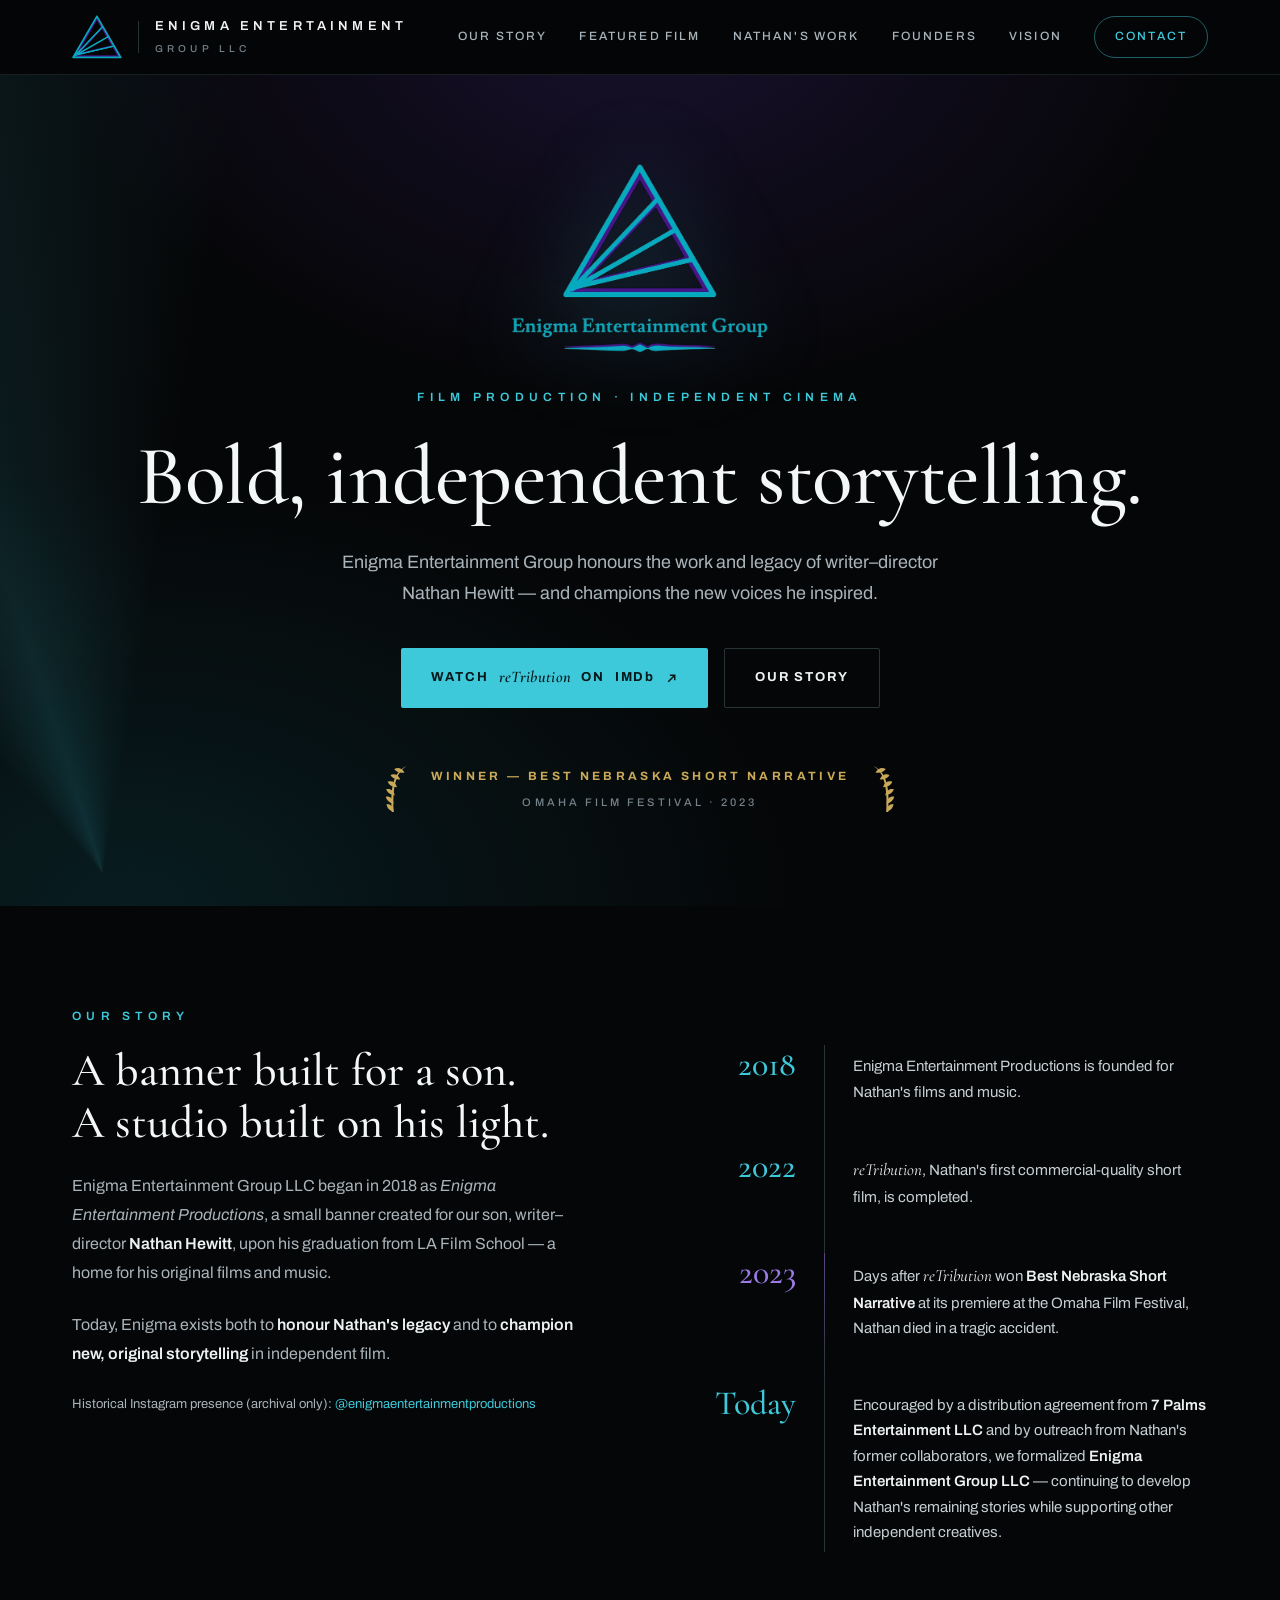
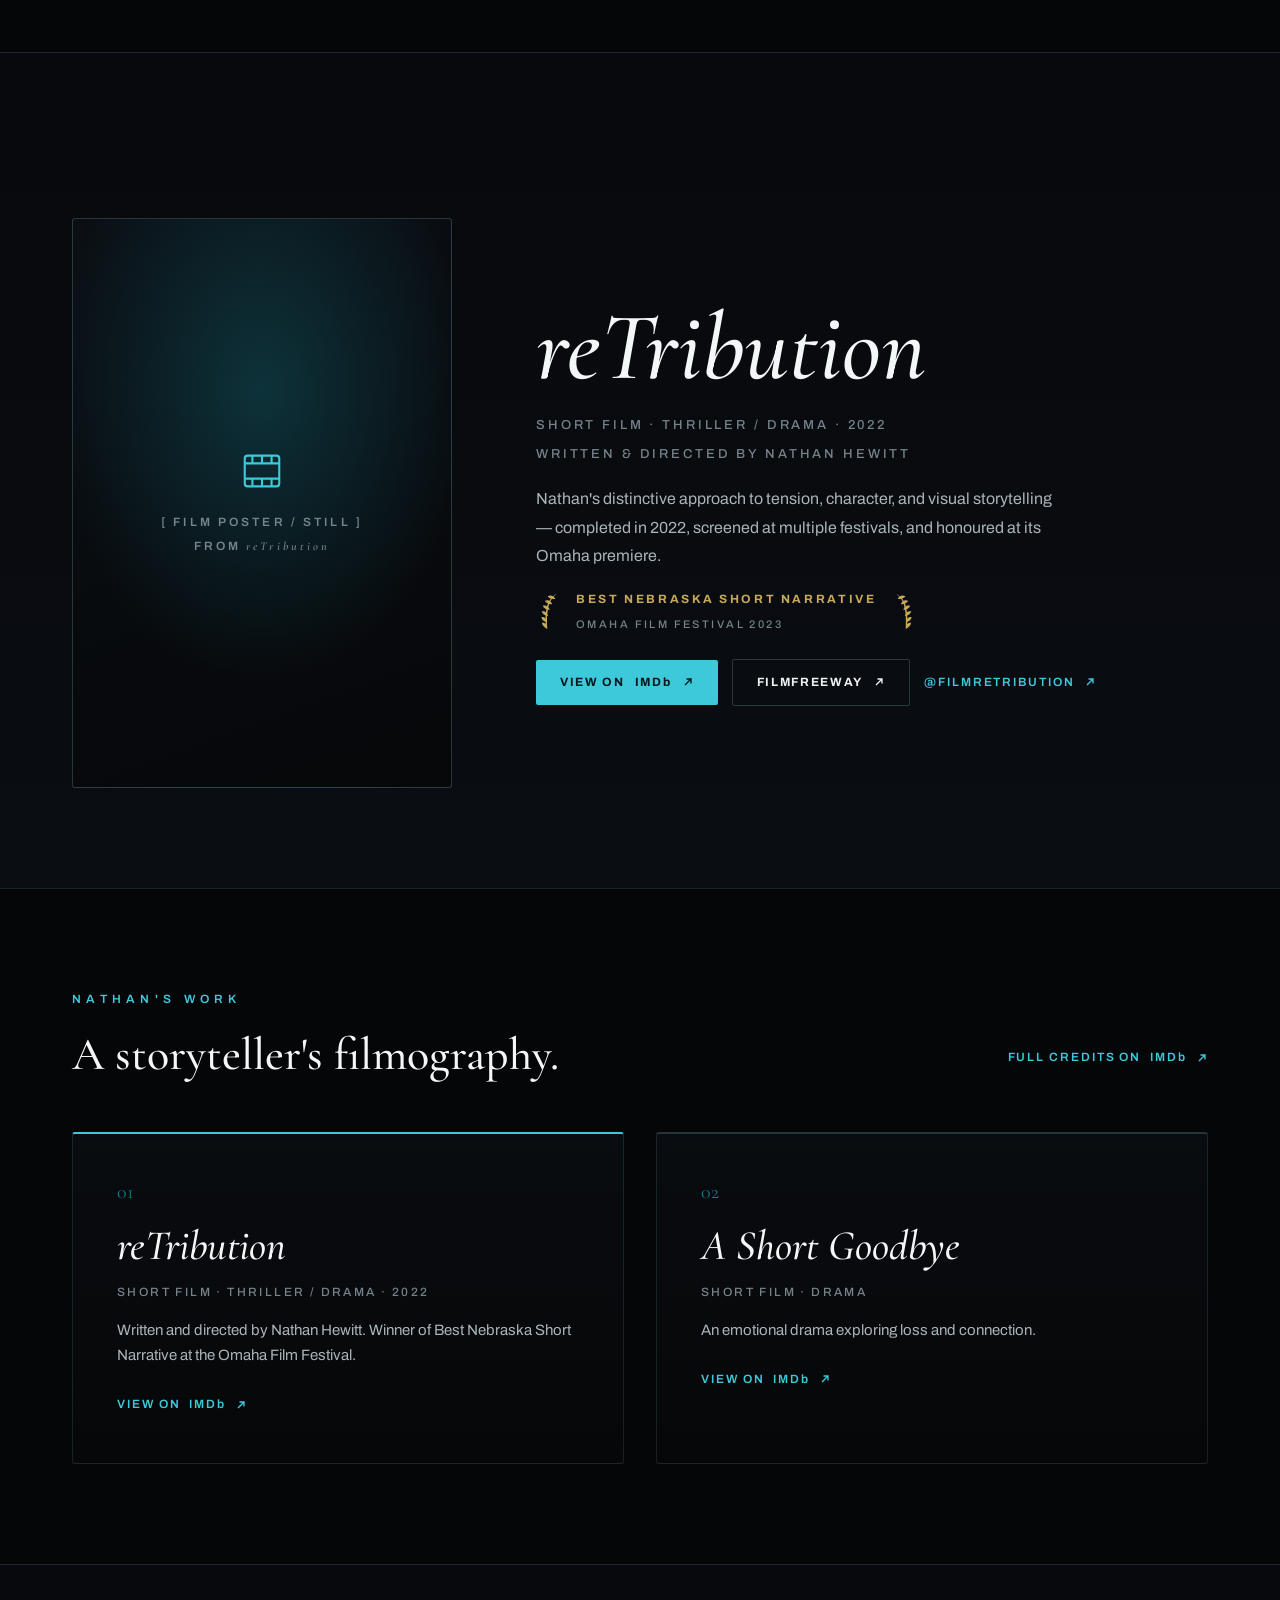
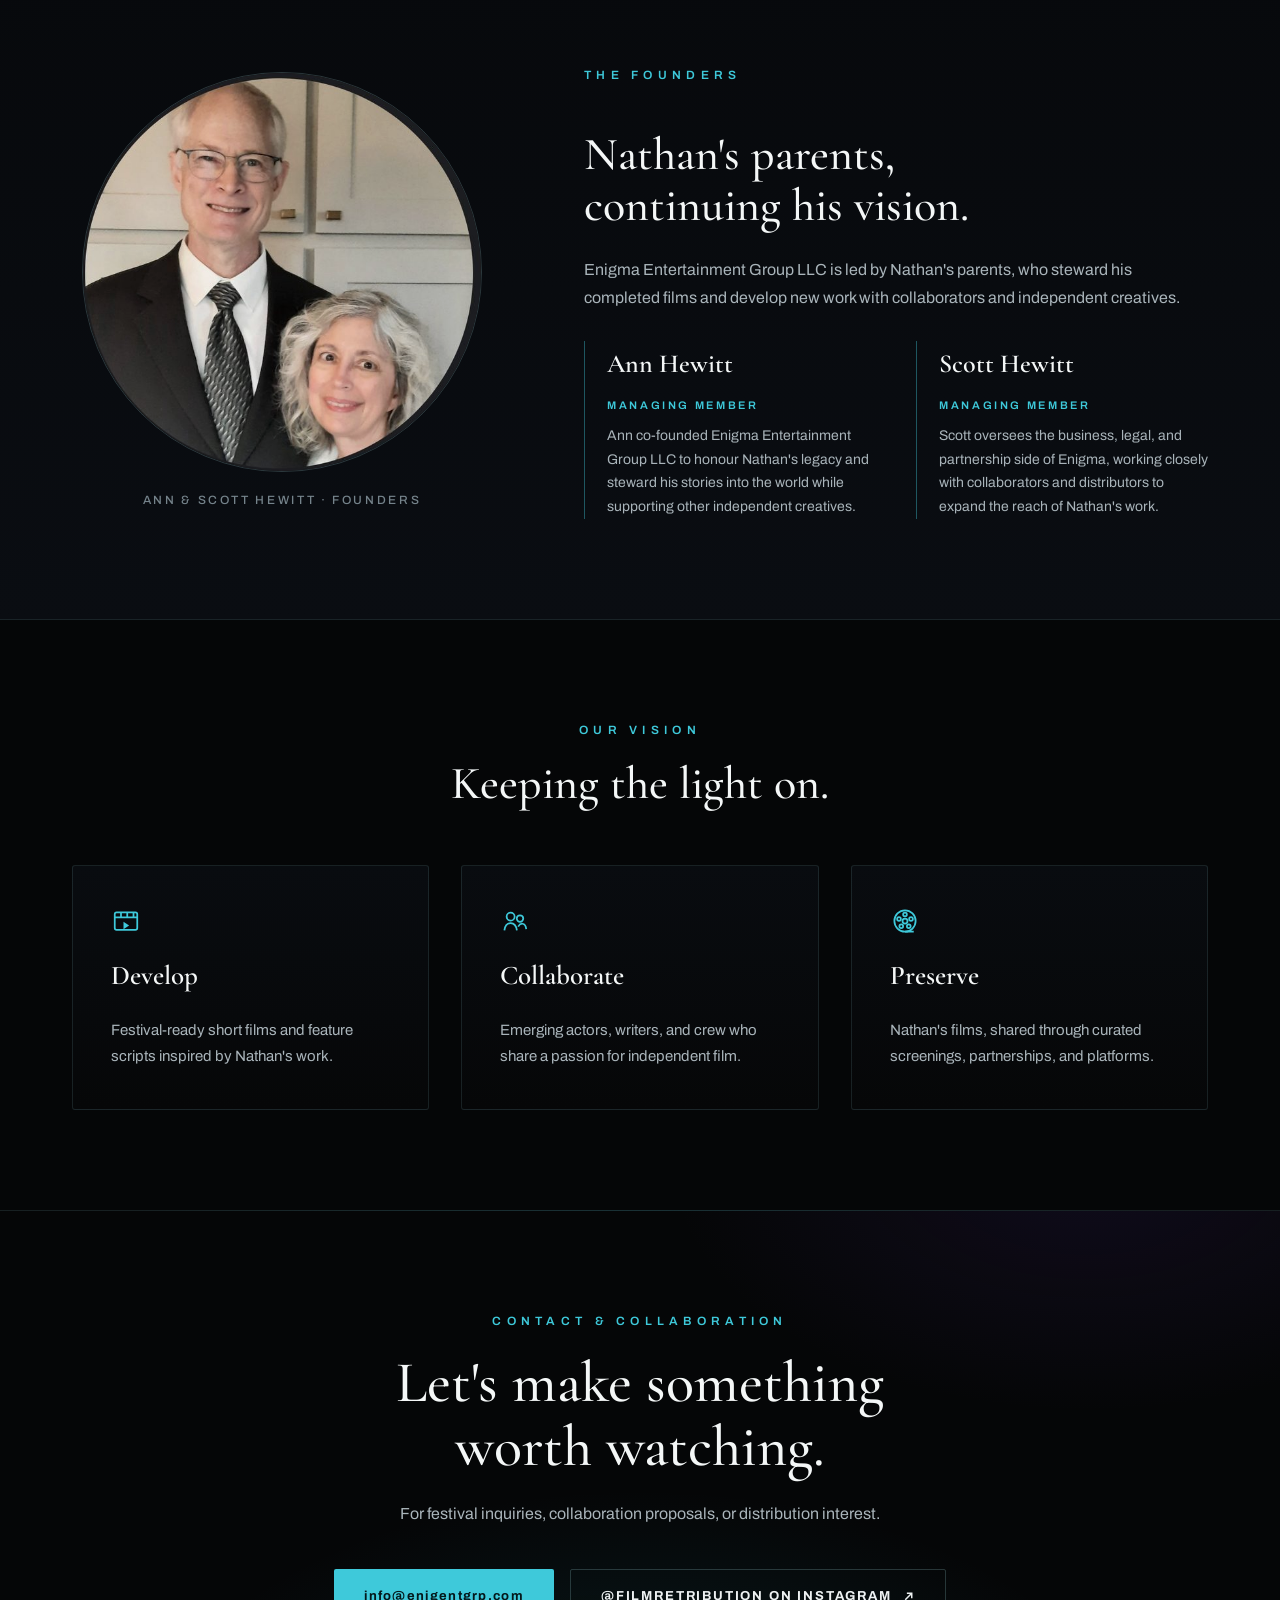
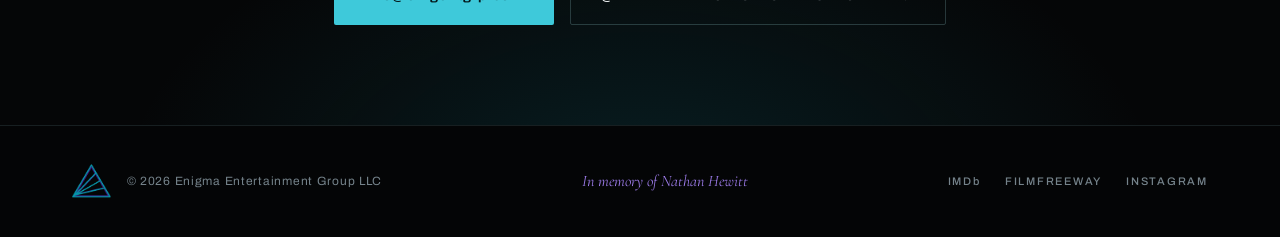
==== commit f0ef26a5: "Fix contact email to info@enigentgrp.com" ====
--- a/index.html
+++ b/index.html
@@ -239,7 +239,7 @@
         <h2 class="contact__title" id="contact-title">Let's make something worth watching.</h2>
         <p class="contact__lede">For festival inquiries, collaboration proposals, or distribution interest.</p>
         <div class="contact__actions">
-          <a class="btn btn--primary" href="mailto:info@enigmaentertainment.com">info@enigmaentertainment.com</a>
+          <a class="btn btn--primary" href="mailto:info@enigentgrp.com">info@enigentgrp.com</a>
           <a class="btn btn--ghost" href="https://www.instagram.com/filmretribution" target="_blank" rel="noreferrer">@filmretribution on Instagram <svg class="icon-ext" width="13" height="13" viewBox="0 0 16 16" fill="none" stroke="currentColor" stroke-width="1.8" aria-hidden="true"><path d="M4 12 12 4M6 4h6v6"/></svg></a>
         </div>
       </div>
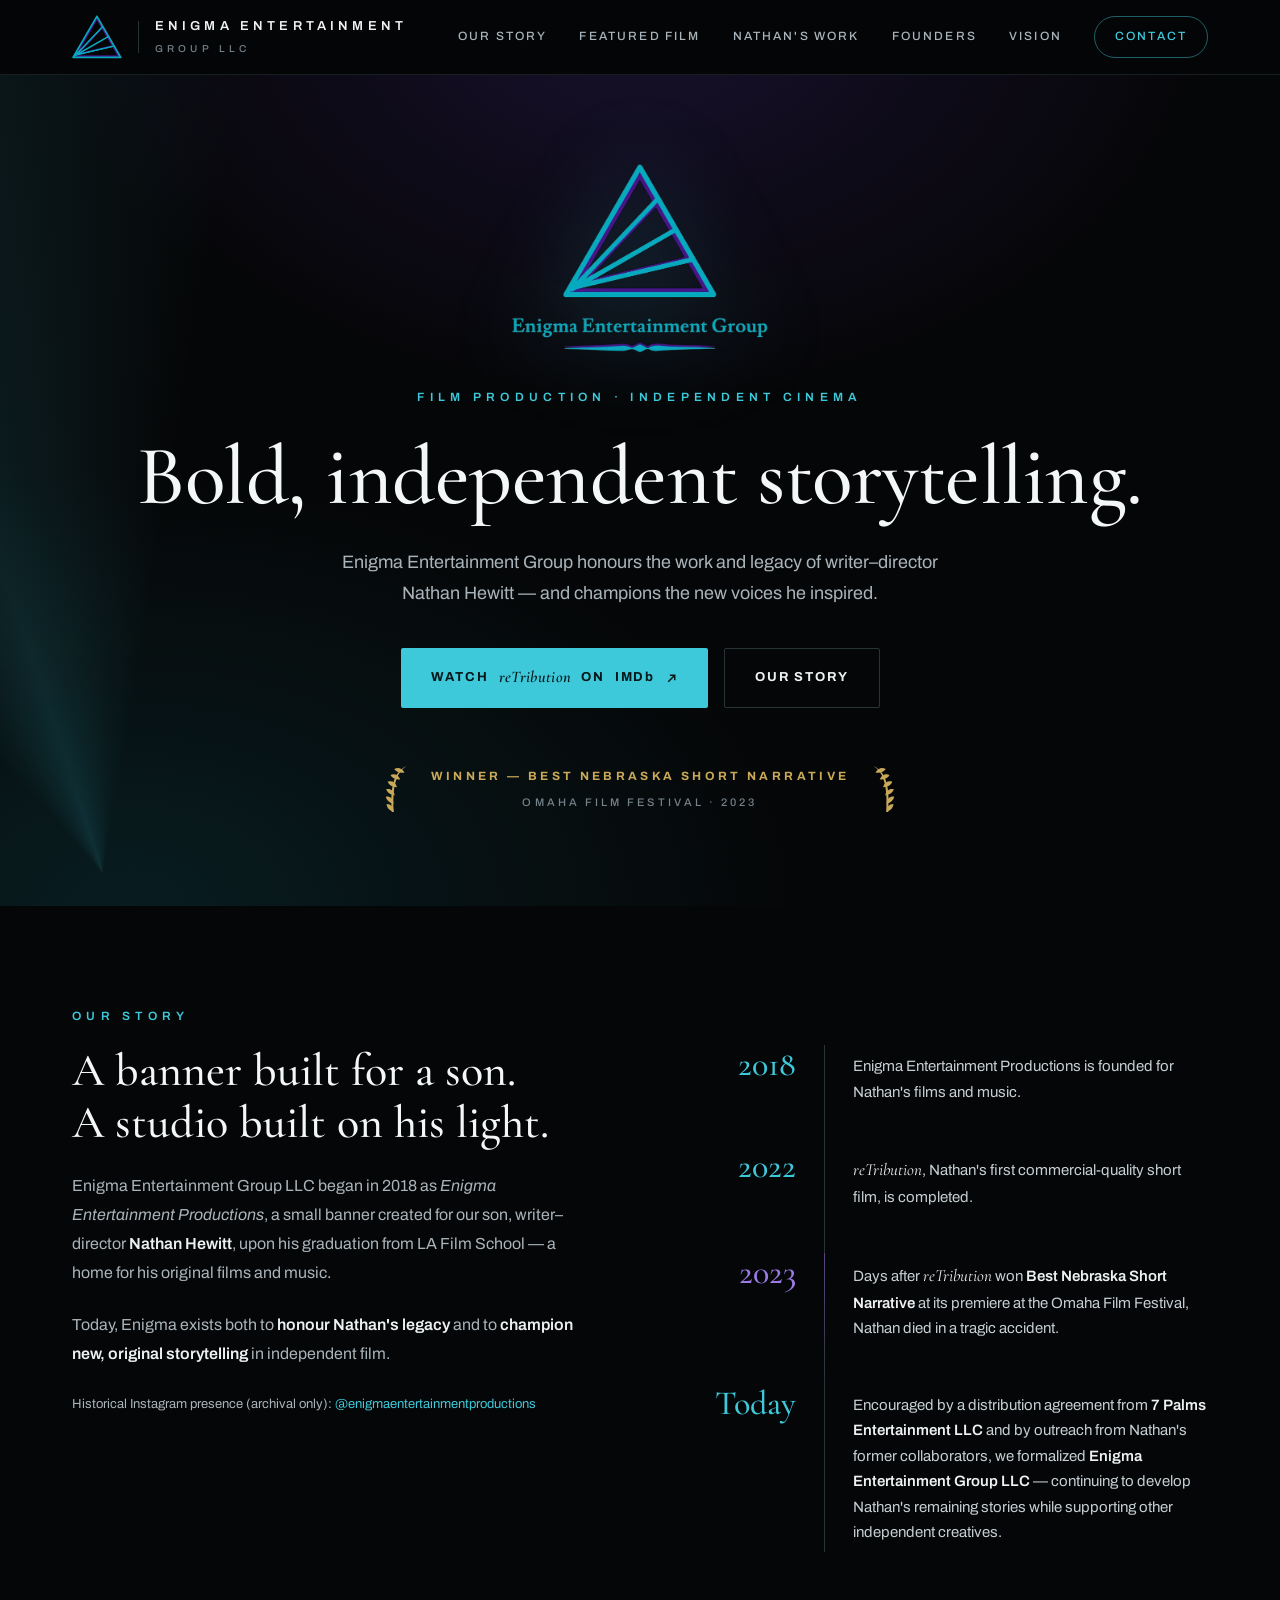
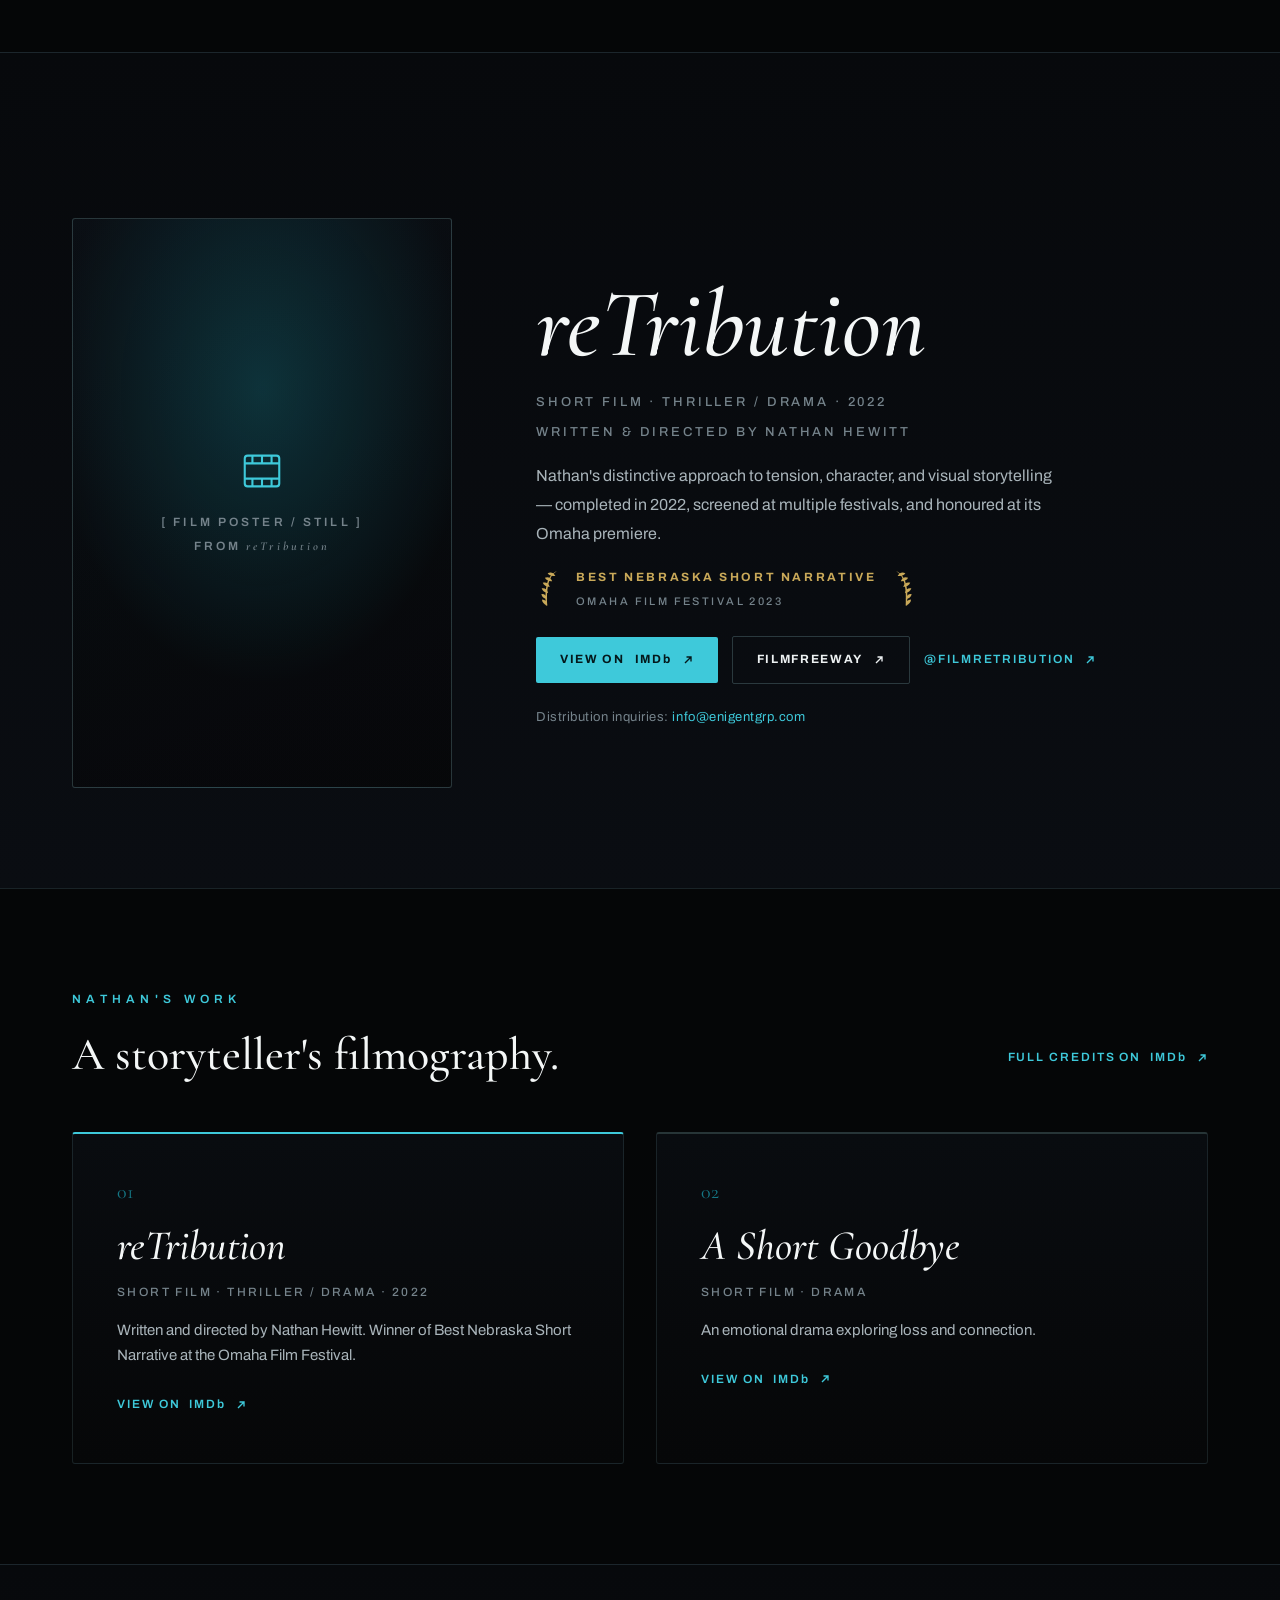
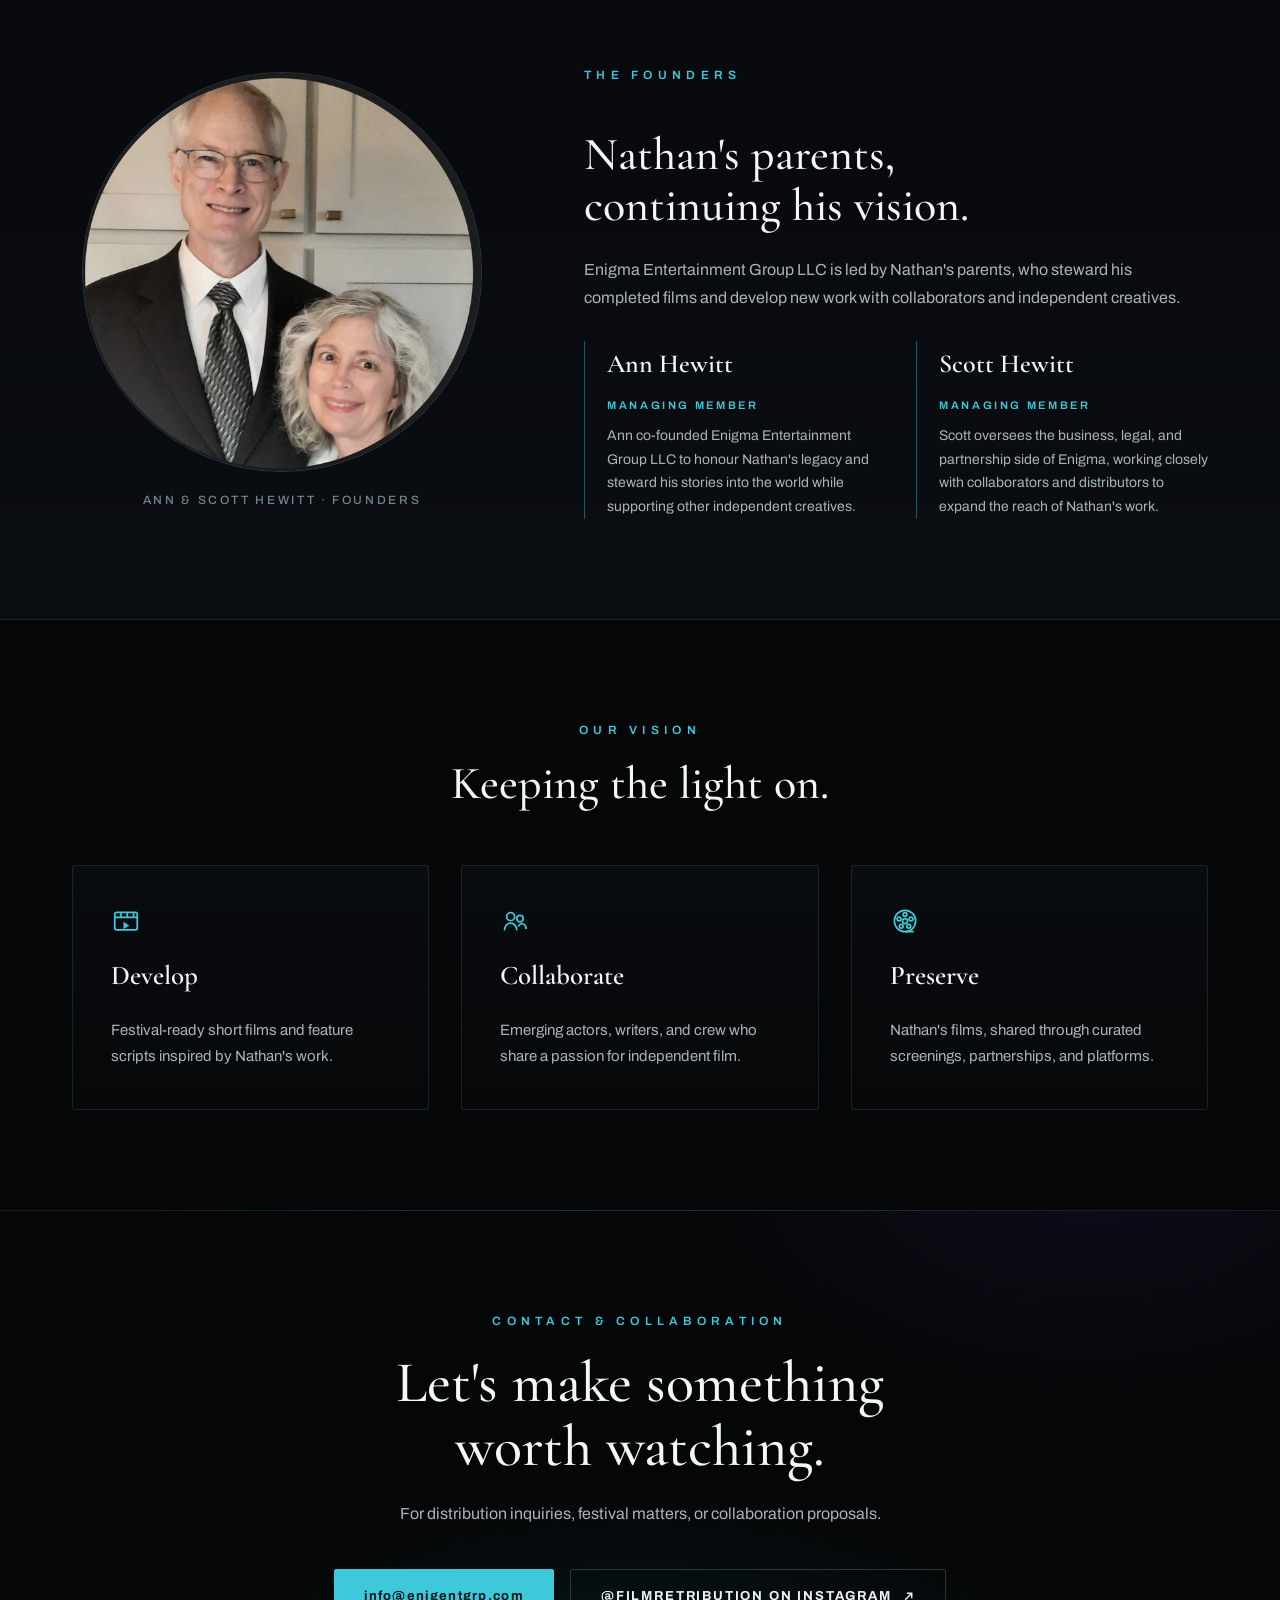
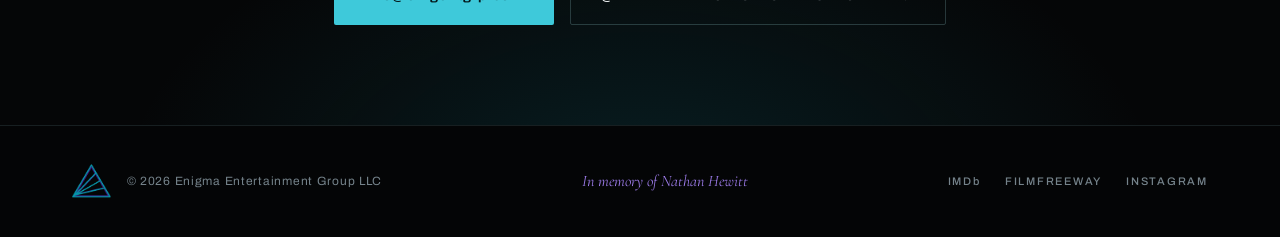
==== commit 93eb86b2: "Lead with distribution per Scott; add distributor contact line" ====
--- a/index.html
+++ b/index.html
@@ -140,6 +140,7 @@
               <a class="btn btn--ghost btn--md" href="https://filmfreeway.com/reTribution772" target="_blank" rel="noreferrer">FilmFreeway <svg class="icon-ext" width="12" height="12" viewBox="0 0 16 16" fill="none" stroke="currentColor" stroke-width="1.8" aria-hidden="true"><path d="M4 12 12 4M6 4h6v6"/></svg></a>
               <a class="textlink" href="https://www.instagram.com/filmretribution" target="_blank" rel="noreferrer">@filmretribution <svg class="icon-ext" width="12" height="12" viewBox="0 0 16 16" fill="none" stroke="currentColor" stroke-width="1.8" aria-hidden="true"><path d="M4 12 12 4M6 4h6v6"/></svg></a>
             </div>
+            <p class="feature__distribution">Distribution inquiries: <a href="mailto:info@enigentgrp.com">info@enigentgrp.com</a></p>
           </div>
         </div>
       </div>
@@ -237,7 +238,7 @@
       <div class="container reveal">
         <p class="eyebrow">Contact &amp; Collaboration</p>
         <h2 class="contact__title" id="contact-title">Let's make something worth watching.</h2>
-        <p class="contact__lede">For festival inquiries, collaboration proposals, or distribution interest.</p>
+        <p class="contact__lede">For distribution inquiries, festival matters, or collaboration proposals.</p>
         <div class="contact__actions">
           <a class="btn btn--primary" href="mailto:info@enigentgrp.com">info@enigentgrp.com</a>
           <a class="btn btn--ghost" href="https://www.instagram.com/filmretribution" target="_blank" rel="noreferrer">@filmretribution on Instagram <svg class="icon-ext" width="13" height="13" viewBox="0 0 16 16" fill="none" stroke="currentColor" stroke-width="1.8" aria-hidden="true"><path d="M4 12 12 4M6 4h6v6"/></svg></a>
--- a/css/styles.css
+++ b/css/styles.css
@@ -502,6 +502,12 @@
   gap: 14px;
   margin-top: 6px;
 }
+.feature__distribution {
+  font-size: 13px;
+  letter-spacing: 0.04em;
+  color: var(--ink-dim);
+  margin-top: 4px;
+}
 
 /* --- Nathan's Work --- */
 .films {
@@ -692,6 +698,35 @@
   padding-block: 12px;
 }
 .footer__links a:hover { color: var(--teal); }
+
+/* Feedback toast for the email button's copy-to-clipboard safety net */
+.copy-toast {
+  position: fixed;
+  left: 50%;
+  bottom: 28px;
+  z-index: 60;
+  max-width: calc(100vw - 40px);
+  padding: 12px 22px;
+  border: 1px solid var(--line-strong);
+  border-radius: var(--r-btn);
+  background: var(--bg-2);
+  color: var(--ink);
+  font-size: 13px;
+  letter-spacing: 0.04em;
+  text-align: center;
+  opacity: 0;
+  visibility: hidden;
+  transform: translateX(-50%) translateY(8px);
+  transition: opacity var(--dur-hover) var(--ease-out),
+              transform var(--dur-hover) var(--ease-out),
+              visibility 0s linear var(--dur-hover);
+}
+.copy-toast.is-shown {
+  opacity: 1;
+  visibility: visible;
+  transform: translateX(-50%) translateY(0);
+  transition-delay: 0s;
+}
 
 /* ---------- 5. MOTION ---------- */
 @media (prefers-reduced-motion: no-preference) {
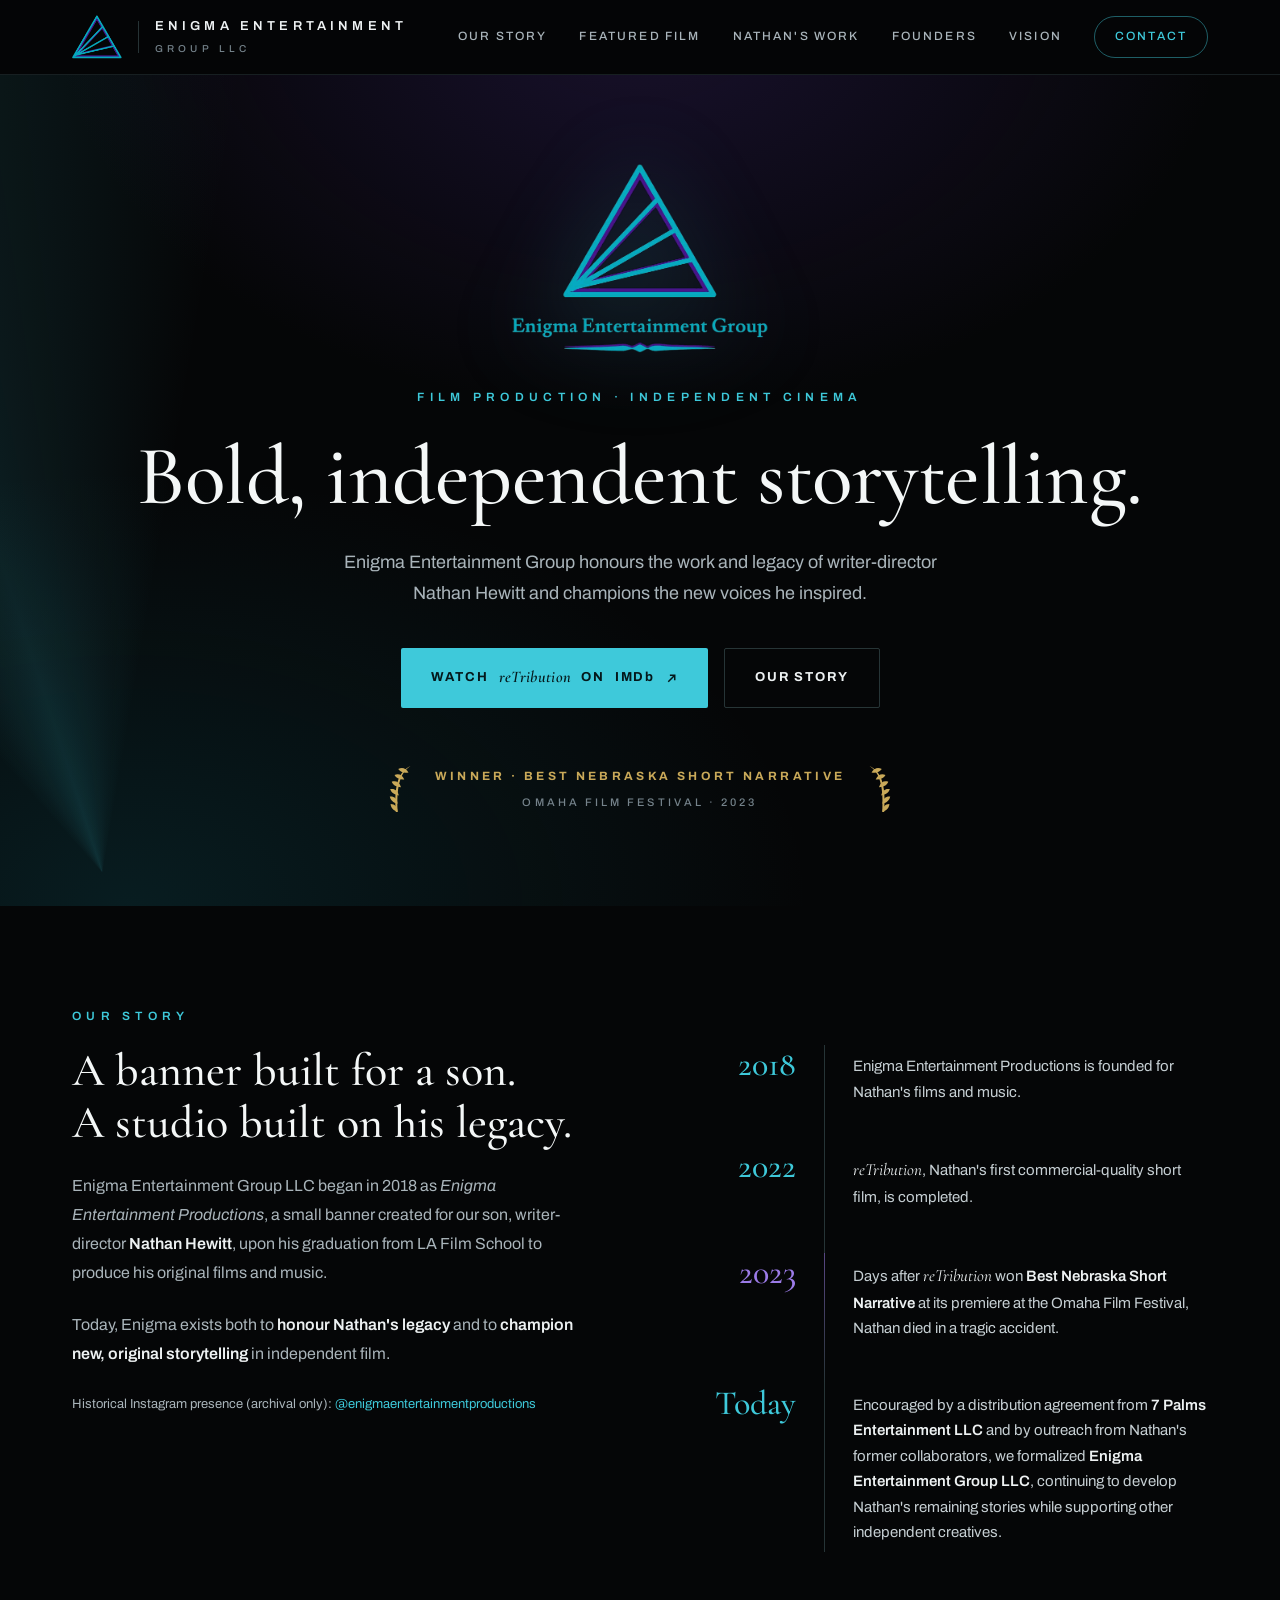
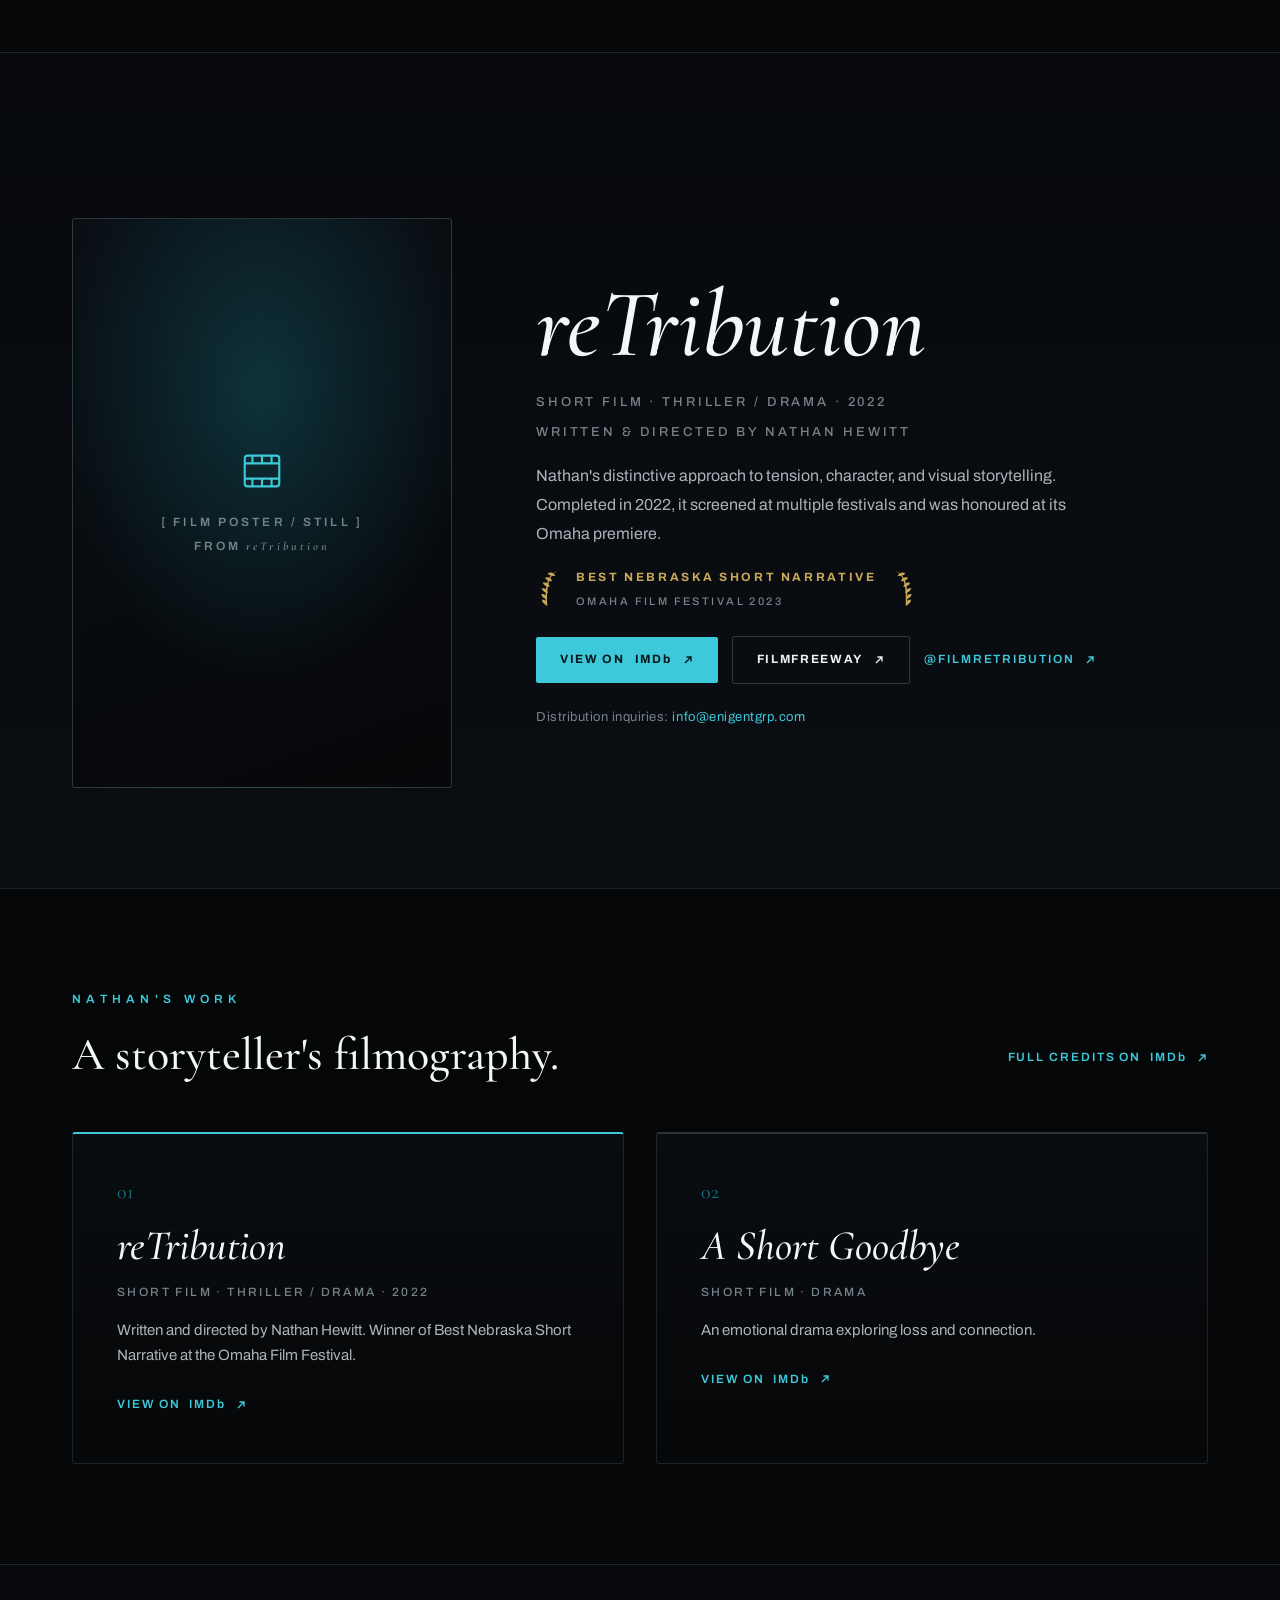
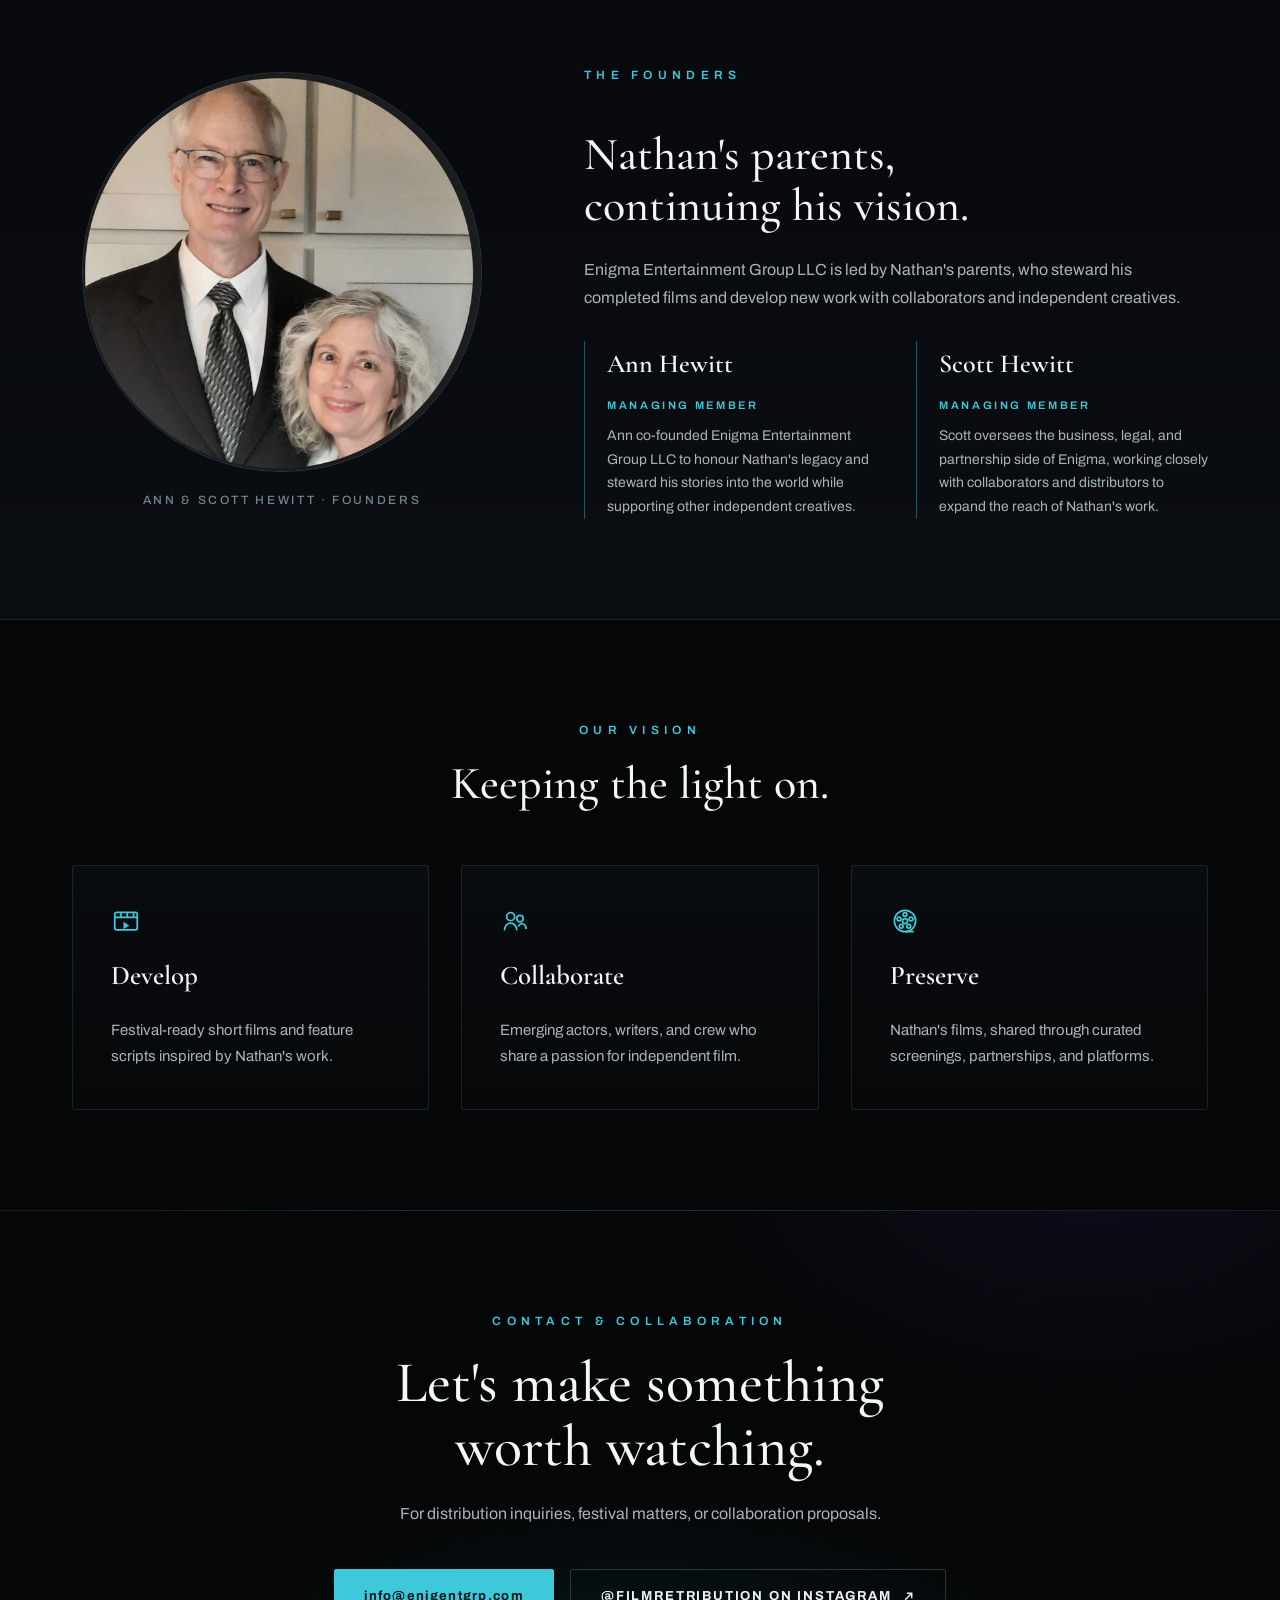
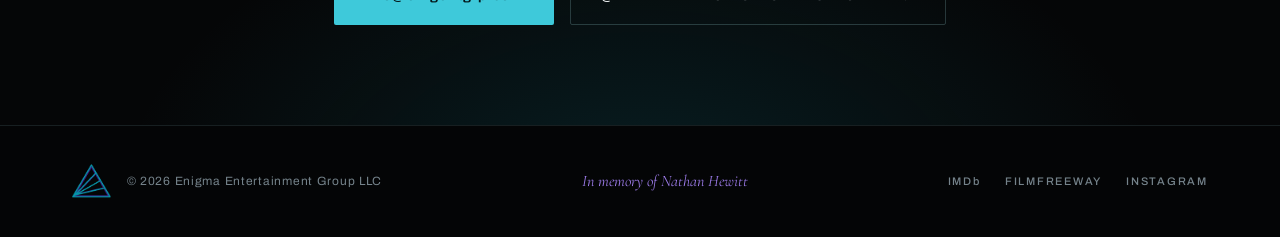
==== commit a0d27e84: "Change story headline to legacy; remove dash punctuation from copy" ====
--- a/index.html
+++ b/index.html
@@ -3,11 +3,11 @@
 <head>
   <meta charset="utf-8">
   <meta name="viewport" content="width=device-width, initial-scale=1">
-  <title>Enigma Entertainment Group LLC — Independent Film Production</title>
-  <meta name="description" content="Enigma Entertainment Group LLC honours the work and legacy of writer–director Nathan Hewitt through bold, independent storytelling. Home of the award-winning short film reTribution.">
+  <title>Enigma Entertainment Group LLC · Independent Film Production</title>
+  <meta name="description" content="Enigma Entertainment Group LLC honours the work and legacy of writer-director Nathan Hewitt through bold, independent storytelling. Home of the award-winning short film reTribution.">
   <meta name="theme-color" content="#050607">
   <meta property="og:title" content="Enigma Entertainment Group LLC">
-  <meta property="og:description" content="Bold, independent storytelling — honouring the work and legacy of writer–director Nathan Hewitt.">
+  <meta property="og:description" content="Bold, independent storytelling, honouring the work and legacy of writer-director Nathan Hewitt.">
   <meta property="og:type" content="website">
   <link rel="icon" type="image/png" href="assets/favicon.png">
   <link rel="preconnect" href="https://fonts.googleapis.com">
@@ -23,7 +23,7 @@
   <!-- ========== NAVIGATION ========== -->
   <header class="nav" id="top">
     <div class="nav__inner container">
-      <a class="nav__brand" href="#hero" aria-label="Enigma Entertainment Group — home">
+      <a class="nav__brand" href="#hero" aria-label="Enigma Entertainment Group home">
         <img class="nav__mark" src="assets/logo-mark.png" alt="" width="385" height="340">
         <span class="nav__divider" aria-hidden="true"></span>
         <span class="nav__brandtext">
@@ -53,10 +53,10 @@
     <!-- ========== HERO ========== -->
     <section class="hero" id="hero" aria-labelledby="hero-title">
       <div class="hero__inner container reveal">
-        <img class="hero__logo" src="assets/logo-lockup.png" alt="Enigma Entertainment Group logo — a teal triangle with radiating projector beams" width="640" height="473">
+        <img class="hero__logo" src="assets/logo-lockup.png" alt="Enigma Entertainment Group logo: a teal triangle with radiating projector beams" width="640" height="473">
         <p class="eyebrow hero__eyebrow">Film Production · Independent Cinema</p>
         <h1 class="hero__title" id="hero-title">Bold, independent storytelling.</h1>
-        <p class="hero__lede">Enigma Entertainment Group honours the work and legacy of writer&ndash;director Nathan Hewitt &mdash; and champions the new voices he inspired.</p>
+        <p class="hero__lede">Enigma Entertainment Group honours the work and legacy of writer-director Nathan Hewitt and champions the new voices he inspired.</p>
         <div class="hero__actions">
           <a class="btn btn--primary" href="https://imdb.com/title/tt14398892/" target="_blank" rel="noreferrer">
             Watch <em class="film-title">reTribution</em> on <span class="keep-case">IMDb</span>
@@ -67,7 +67,7 @@
         <p class="laurel laurel--lg">
           <svg class="laurel__branch" width="34" height="56" viewBox="0 0 32 56" aria-hidden="true"><use href="#laurel-branch"/></svg>
           <span class="laurel__text">
-            <span class="laurel__award">Winner — Best Nebraska Short Narrative</span>
+            <span class="laurel__award">Winner · Best Nebraska Short Narrative</span>
             <span class="laurel__festival">Omaha Film Festival · 2023</span>
           </span>
           <svg class="laurel__branch laurel__branch--flip" width="34" height="56" viewBox="0 0 32 56" aria-hidden="true"><use href="#laurel-branch"/></svg>
@@ -81,8 +81,8 @@
         <p class="eyebrow reveal">Our Story</p>
         <div class="story reveal">
           <div class="story__intro">
-            <h2 class="h2" id="about-title">A banner built for a son. A&nbsp;studio built on his light.</h2>
-            <p>Enigma Entertainment Group LLC began in 2018 as <em>Enigma Entertainment Productions</em>, a small banner created for our son, writer&ndash;director <strong>Nathan Hewitt</strong>, upon his graduation from LA Film School &mdash; a home for his original films and music.</p>
+            <h2 class="h2" id="about-title">A banner built for a son. A&nbsp;studio built on his legacy.</h2>
+            <p>Enigma Entertainment Group LLC began in 2018 as <em>Enigma Entertainment Productions</em>, a small banner created for our son, writer-director <strong>Nathan Hewitt</strong>, upon his graduation from LA Film School to produce his original films and music.</p>
             <p>Today, Enigma exists both to <strong>honour Nathan's legacy</strong> and to <strong>champion new, original storytelling</strong> in independent film.</p>
             <p class="story__meta">Historical Instagram presence (archival only): <a href="https://www.instagram.com/enigmaentertainmentproductions" target="_blank" rel="noreferrer">@enigmaentertainmentproductions</a></p>
           </div>
@@ -105,7 +105,7 @@
             <li class="timeline__item reveal">
               <h3 class="timeline__year">Today</h3>
               <span class="timeline__rail" aria-hidden="true"></span>
-              <p class="timeline__text">Encouraged by a distribution agreement from <strong>7 Palms Entertainment LLC</strong> and by outreach from Nathan's former collaborators, we formalized <strong>Enigma Entertainment Group LLC</strong> &mdash; continuing to develop Nathan's remaining stories while supporting other independent creatives.</p>
+              <p class="timeline__text">Encouraged by a distribution agreement from <strong>7 Palms Entertainment LLC</strong> and by outreach from Nathan's former collaborators, we formalized <strong>Enigma Entertainment Group LLC</strong>, continuing to develop Nathan's remaining stories while supporting other independent creatives.</p>
             </li>
           </ol>
         </div>
@@ -126,7 +126,7 @@
             <h2 class="feature__title" id="film-title"><em>reTribution</em></h2>
             <p class="feature__meta">Short Film · Thriller / Drama · 2022</p>
             <p class="feature__meta feature__meta--credit">Written &amp; directed by Nathan Hewitt</p>
-            <p class="feature__desc">Nathan's distinctive approach to tension, character, and visual storytelling &mdash; completed in 2022, screened at multiple festivals, and honoured at its Omaha premiere.</p>
+            <p class="feature__desc">Nathan's distinctive approach to tension, character, and visual storytelling. Completed in 2022, it screened at multiple festivals and was honoured at its Omaha premiere.</p>
             <p class="laurel laurel--md">
               <svg class="laurel__branch" width="26" height="42" viewBox="0 0 32 56" aria-hidden="true"><use href="#laurel-branch"/></svg>
               <span class="laurel__text">
--- a/css/styles.css
+++ b/css/styles.css
@@ -1,9 +1,9 @@
 /* ============================================================
-   Enigma Entertainment Group — styles.css
+   Enigma Entertainment Group: styles.css
    Direction: "The Projector Room" (see docs/design-system.md)
 
    Organization:
-     1. Design tokens      (the atomic decisions — change these to re-theme)
+     1. Design tokens      (the atomic decisions; change these to re-theme)
      2. Base & reset
      3. Shared primitives  (container, eyebrow, buttons, links, laurel)
      4. Components         (nav, hero, story/timeline, feature, films,
@@ -78,7 +78,7 @@
 a { color: var(--teal); text-decoration: none; transition: color var(--dur-hover) var(--ease-out); }
 a:hover { color: var(--teal-soft); }
 
-/* Every interactive element gets a visible focus ring — never removed */
+/* Every interactive element gets a visible focus ring, never removed */
 :focus-visible {
   outline: 2px solid var(--teal);
   outline-offset: 3px;
@@ -103,7 +103,7 @@
 }
 .skip-link:focus { top: 12px; color: var(--teal-ink); }
 
-/* Film titles are always display-serif italic, original casing —
+/* Film titles are always display-serif italic, original casing,
    even inside uppercase-transformed contexts */
 .film-title,
 em.film-title { font-family: var(--font-display); font-style: italic; text-transform: none; }
@@ -222,7 +222,7 @@
 
 .icon-ext { flex: none; }
 
-/* Laurel award badge — gold appears ONLY here */
+/* Laurel award badge. Gold appears ONLY here */
 .laurel {
   display: inline-flex;
   align-items: center;
@@ -314,7 +314,7 @@
 
 .nav__cta {
   border: 1px solid rgba(62, 201, 218, 0.45);
-  border-radius: 999px; /* the one pill on the site — nav affordance */
+  border-radius: 999px; /* the one pill on the site (nav affordance) */
   padding: 9px 20px !important;
   color: var(--teal) !important;
 }
@@ -358,7 +358,7 @@
   width: auto;
   height: 190px;
   margin-bottom: 34px;
-  filter: drop-shadow(0 0 42px rgba(62, 201, 218, 0.28)); /* static glow — no pulsing */
+  filter: drop-shadow(0 0 42px rgba(62, 201, 218, 0.28)); /* static glow, no pulsing */
 }
 .hero__eyebrow { margin-bottom: 24px; }
 .hero__title {
@@ -559,7 +559,7 @@
   align-items: center;
 }
 .founders__figure { margin: 0; display: flex; flex-direction: column; align-items: center; gap: 18px; }
-/* The source photo has a circular vignette baked in — embrace it */
+/* The source photo has a circular vignette baked in; embrace it */
 .founders__photo {
   width: 100%;
   max-width: 400px;
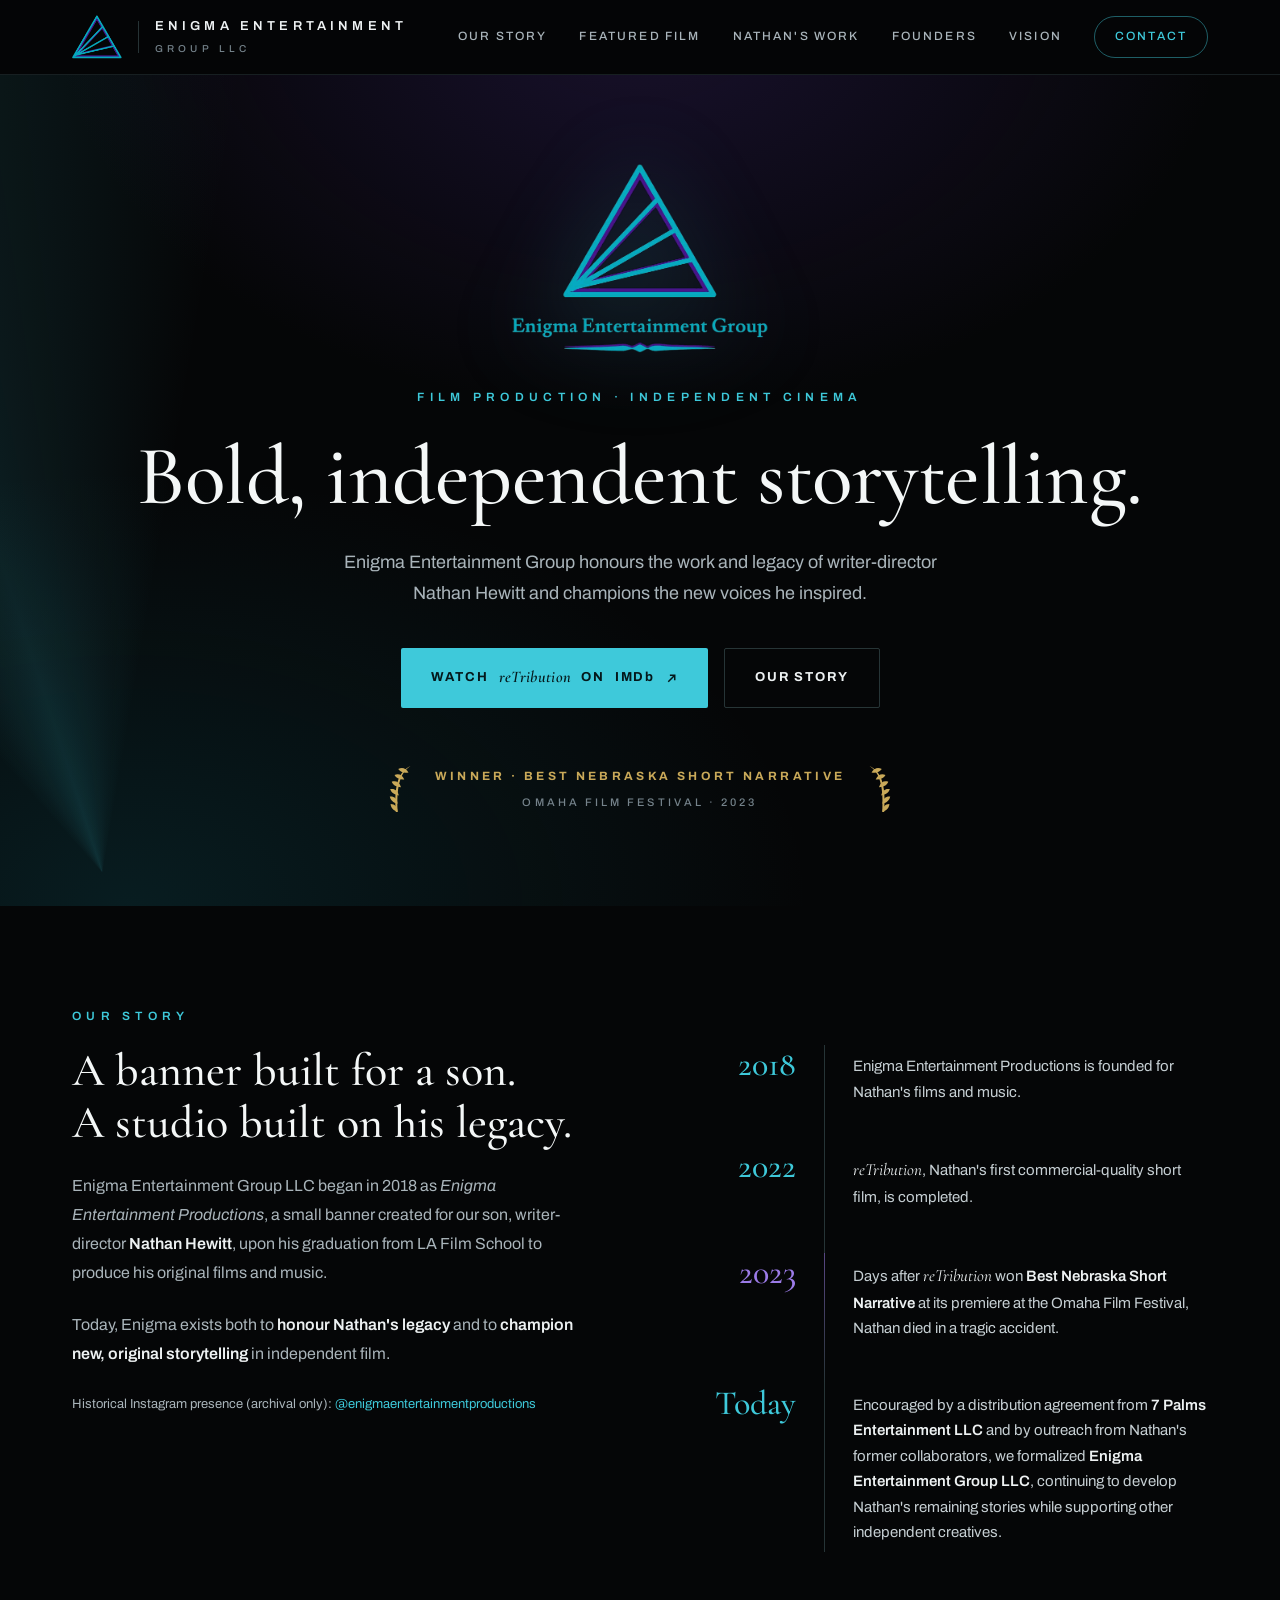
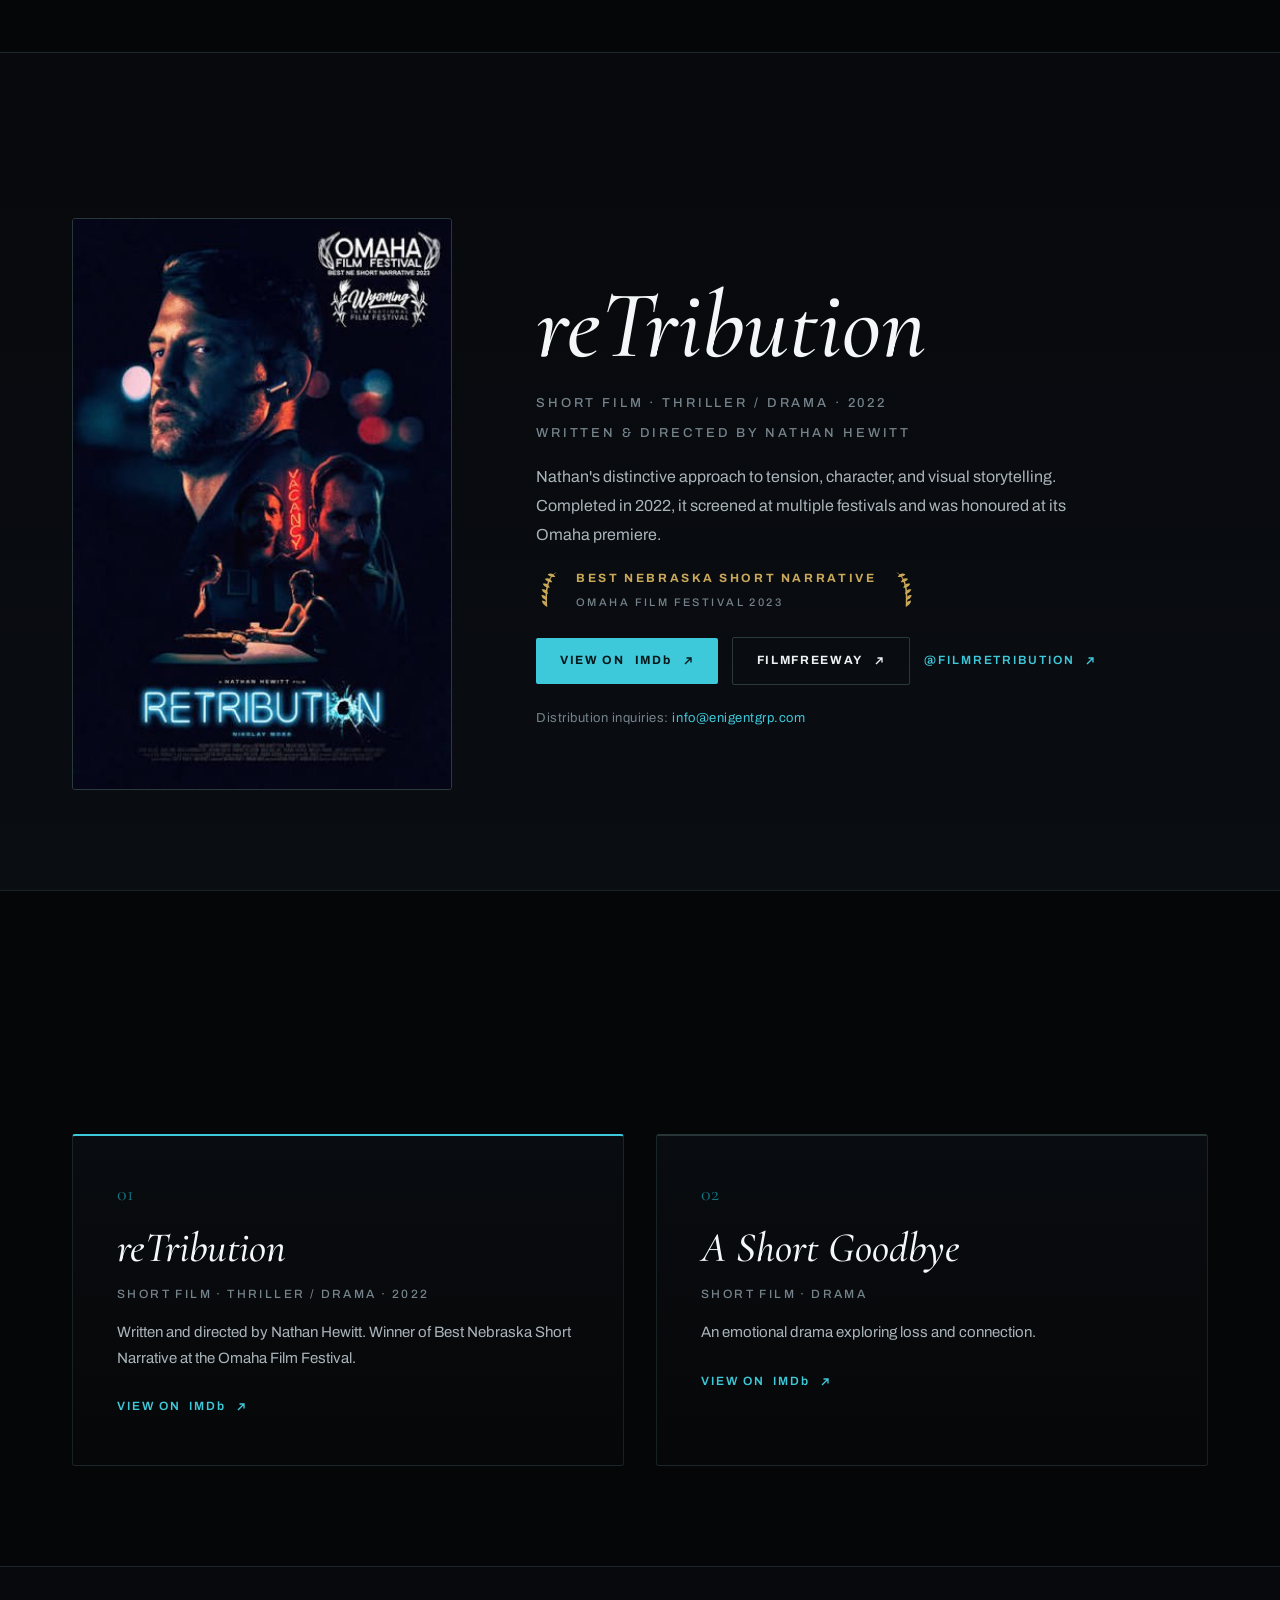
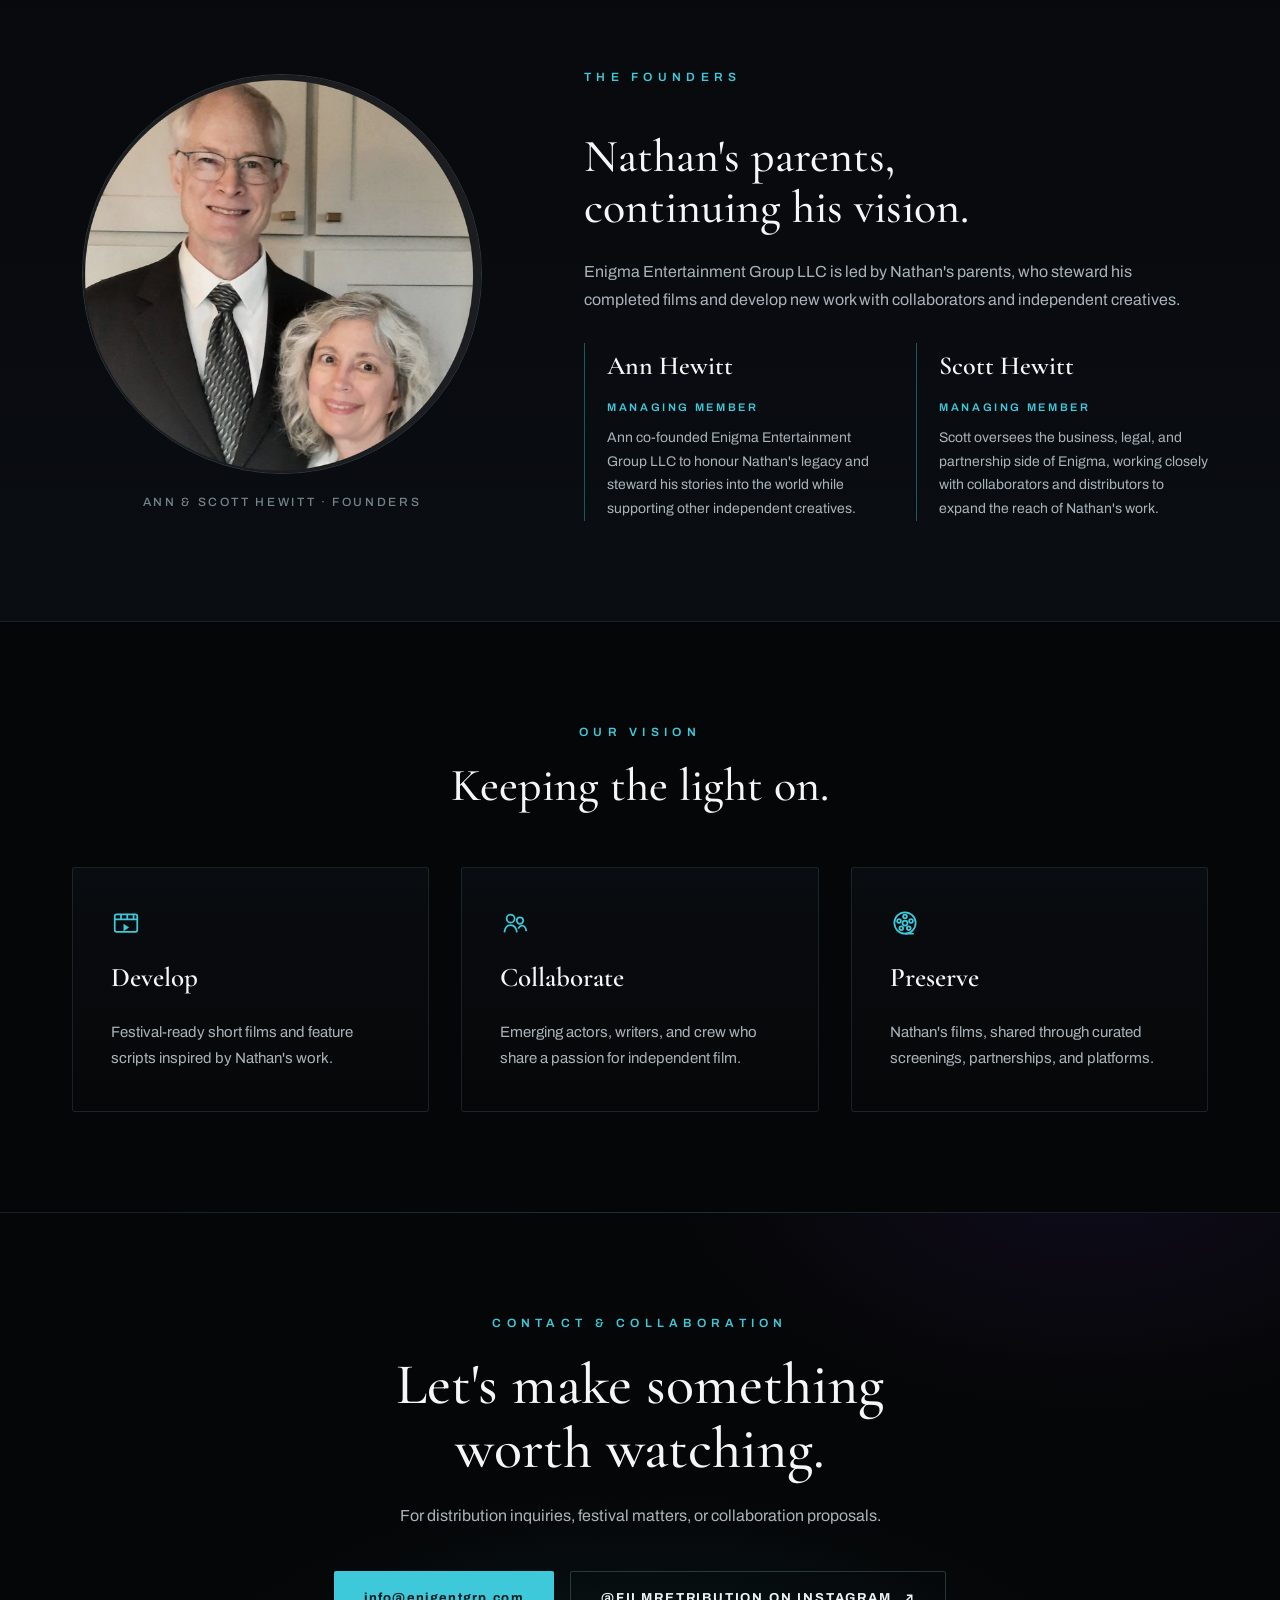
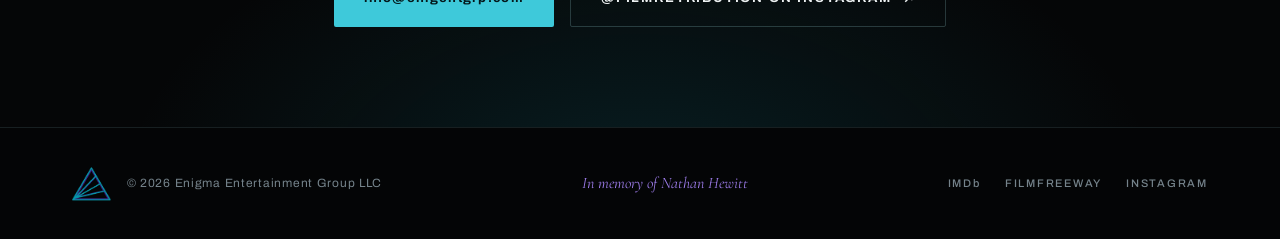
==== commit e007159c: "Add reTribution poster to Now Showing" ====
--- a/index.html
+++ b/index.html
@@ -117,11 +117,8 @@
       <div class="container">
         <p class="eyebrow eyebrow--rule reveal">Now Showing</p>
         <div class="feature reveal">
-          <!-- Swap this placeholder for a real poster/still: assets/retribution-poster.jpg -->
-          <div class="feature__poster" role="img" aria-label="Poster placeholder for the film reTribution">
-            <svg width="46" height="46" viewBox="0 0 24 24" fill="none" stroke="currentColor" stroke-width="1.1" aria-hidden="true"><rect x="3" y="4" width="18" height="16" rx="1.5"/><path d="M3 8h18M3 16h18M7 4v4M12 4v4M17 4v4M7 16v4M12 16v4M17 16v4"/></svg>
-            <p class="feature__poster-note">[ Film poster / still ]<br>from <em class="film-title">reTribution</em></p>
-          </div>
+          <!-- To update the poster, replace assets/retribution-poster.jpg with a same-named file -->
+          <img class="feature__poster-img" src="assets/retribution-poster.jpg" alt="Poster for reTribution, a Nathan Hewitt film, with festival laurels from the Omaha Film Festival and the Wyoming International Film Festival" width="364" height="549" loading="lazy">
           <div class="feature__body">
             <h2 class="feature__title" id="film-title"><em>reTribution</em></h2>
             <p class="feature__meta">Short Film · Thriller / Drama · 2022</p>
--- a/css/styles.css
+++ b/css/styles.css
@@ -470,6 +470,12 @@
   text-align: center;
   line-height: 2;
   color: var(--ink-dim);
+}
+.feature__poster-img {
+  width: 100%;
+  height: auto;
+  border-radius: var(--r-card);
+  border: 1px solid var(--line-strong);
 }
 .feature__body { display: flex; flex-direction: column; gap: 18px; }
 .feature__title {
@@ -801,7 +807,8 @@
   .hero__title { font-size: 62px; }
   .story { grid-template-columns: 1fr; }
   .feature { grid-template-columns: 1fr; }
-  .feature__poster { max-width: 280px; margin-inline: auto; }
+  .feature__poster,
+  .feature__poster-img { max-width: 280px; margin-inline: auto; }
   .films { grid-template-columns: 1fr; }
   .founders { grid-template-columns: 1fr; }
   .founders__photo { max-width: 320px; }
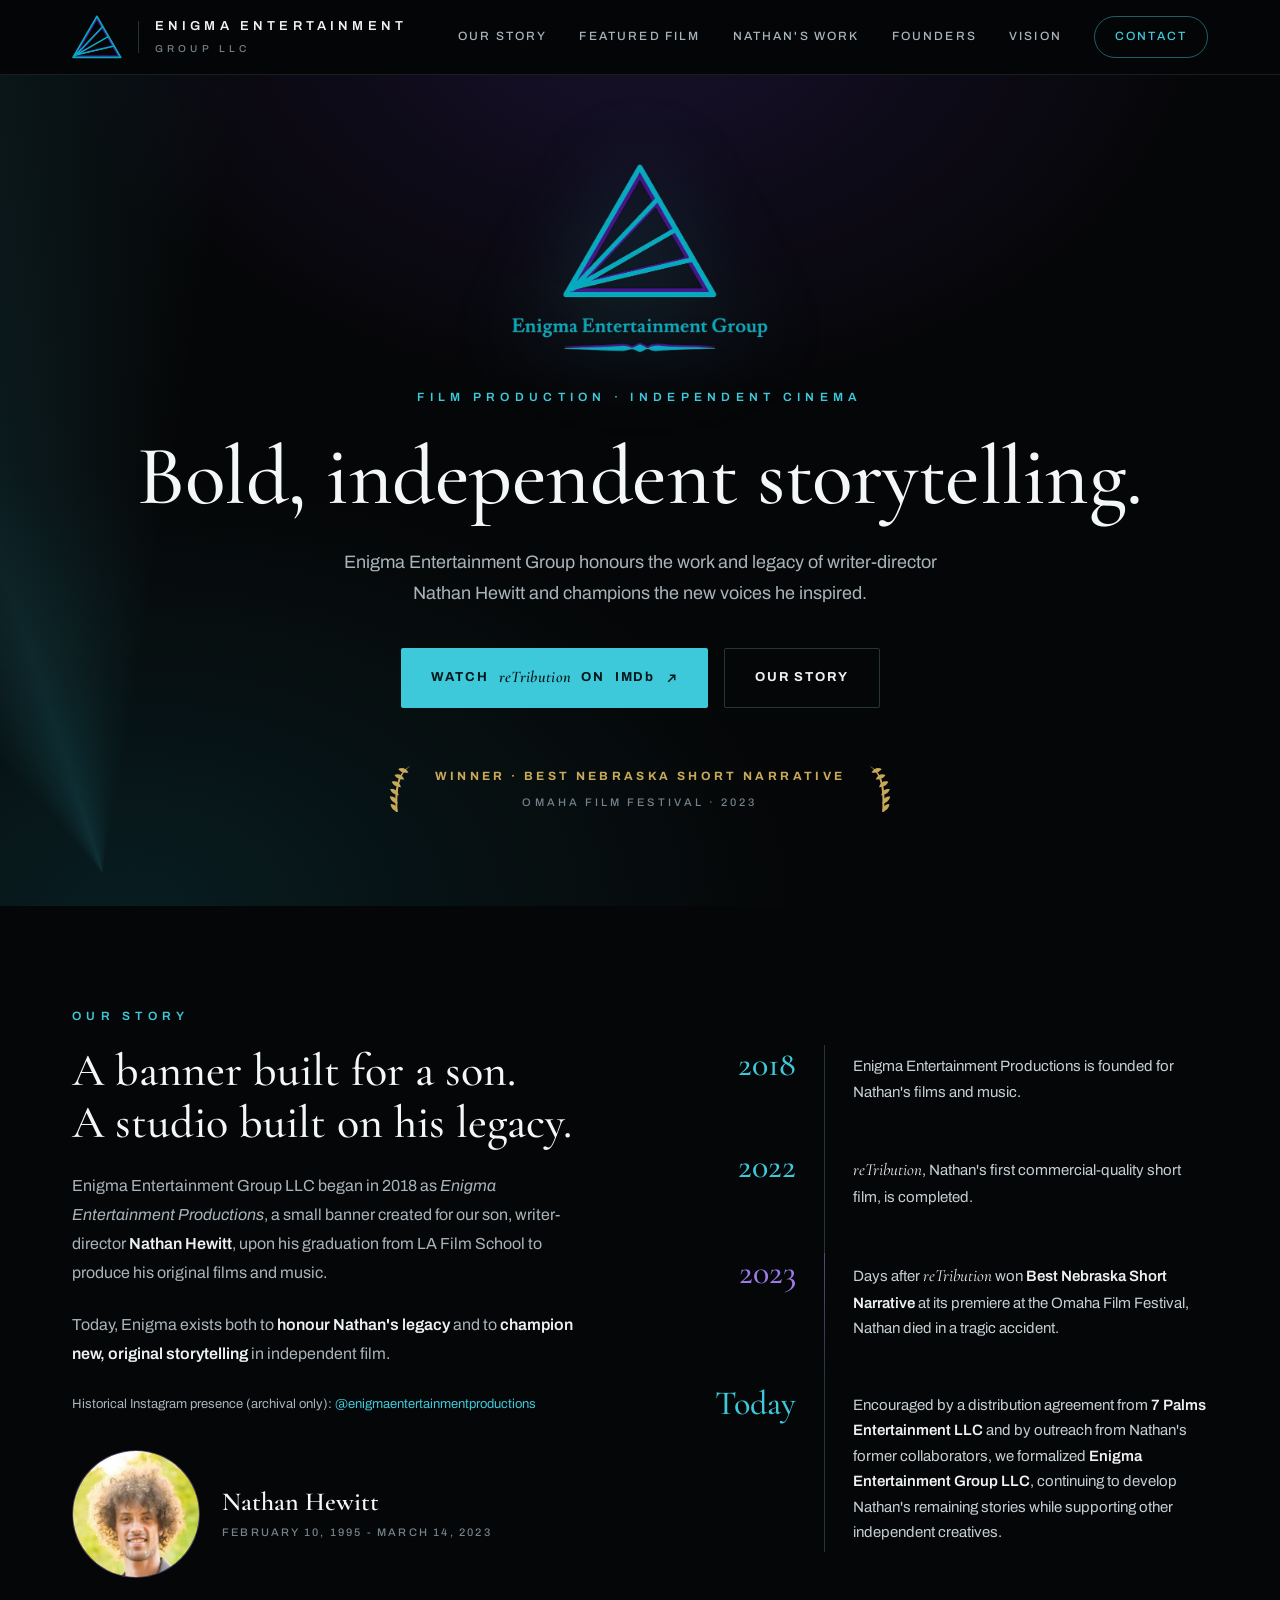
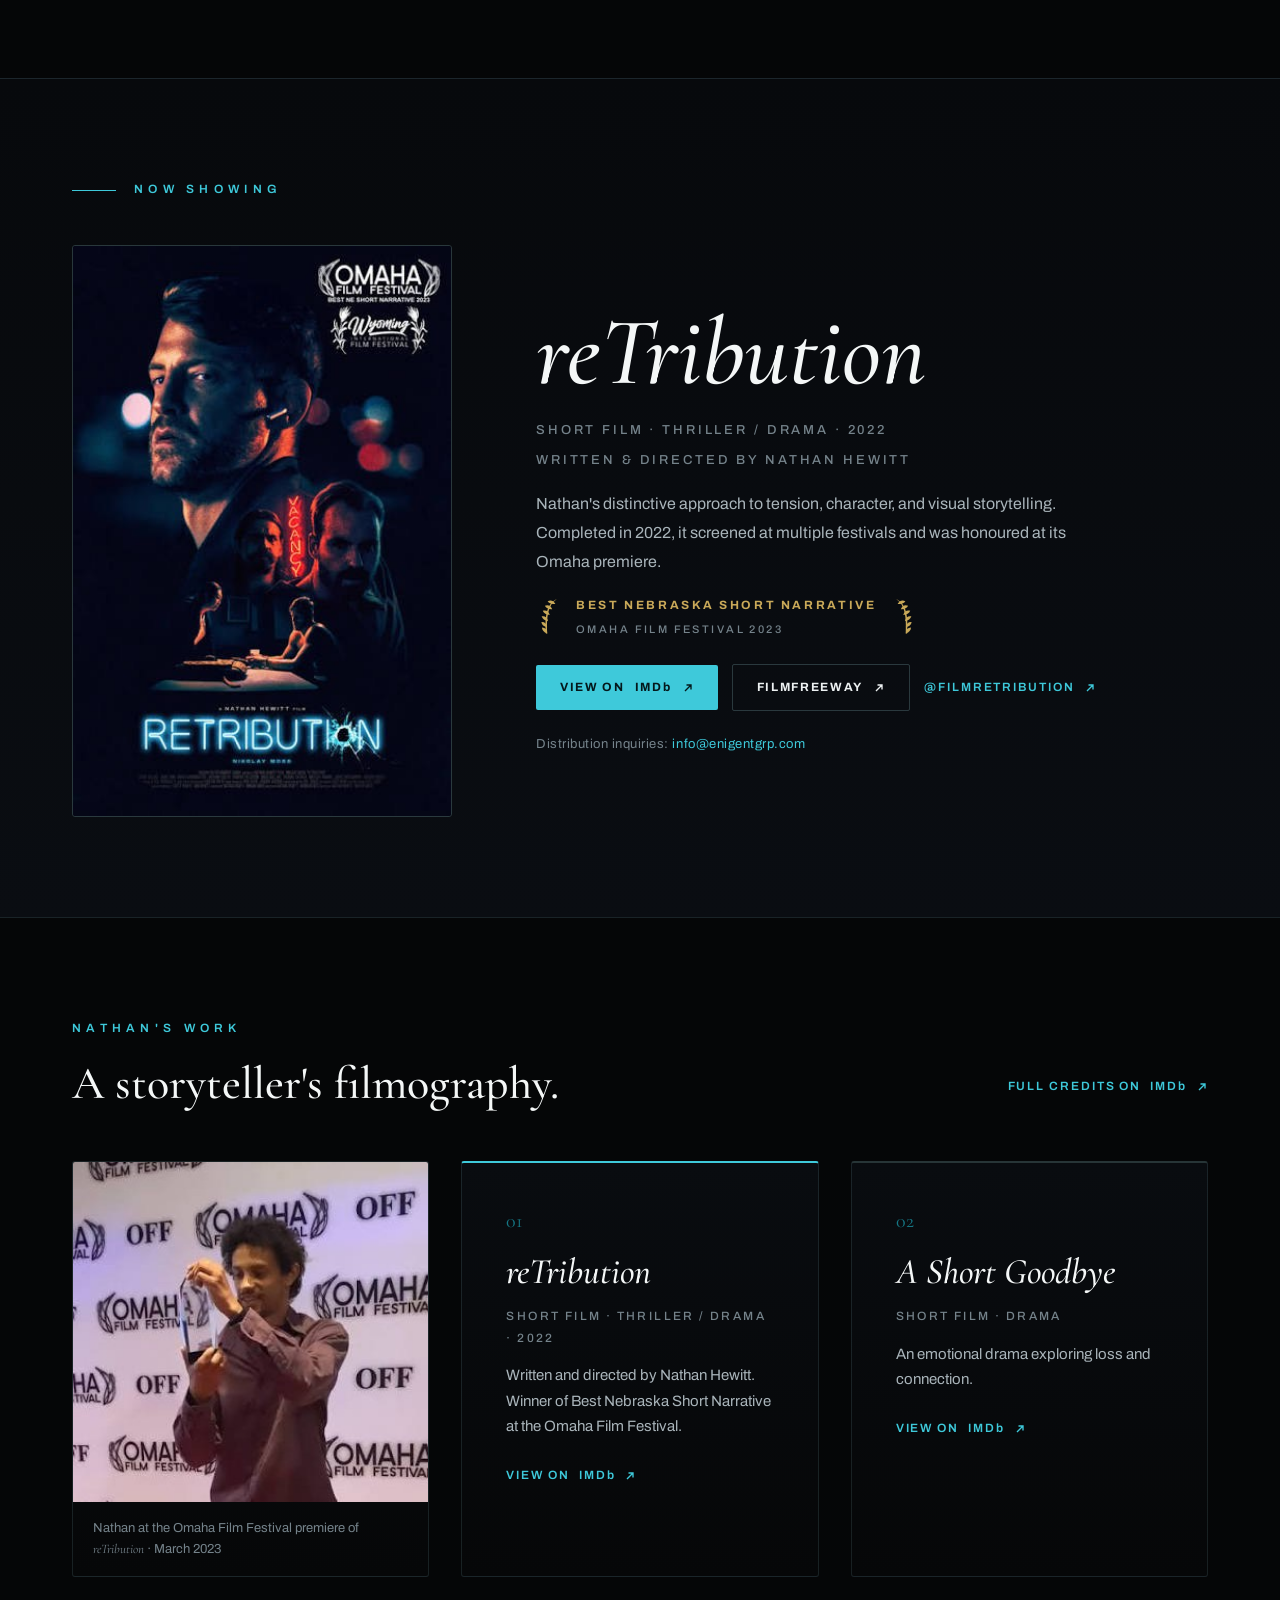
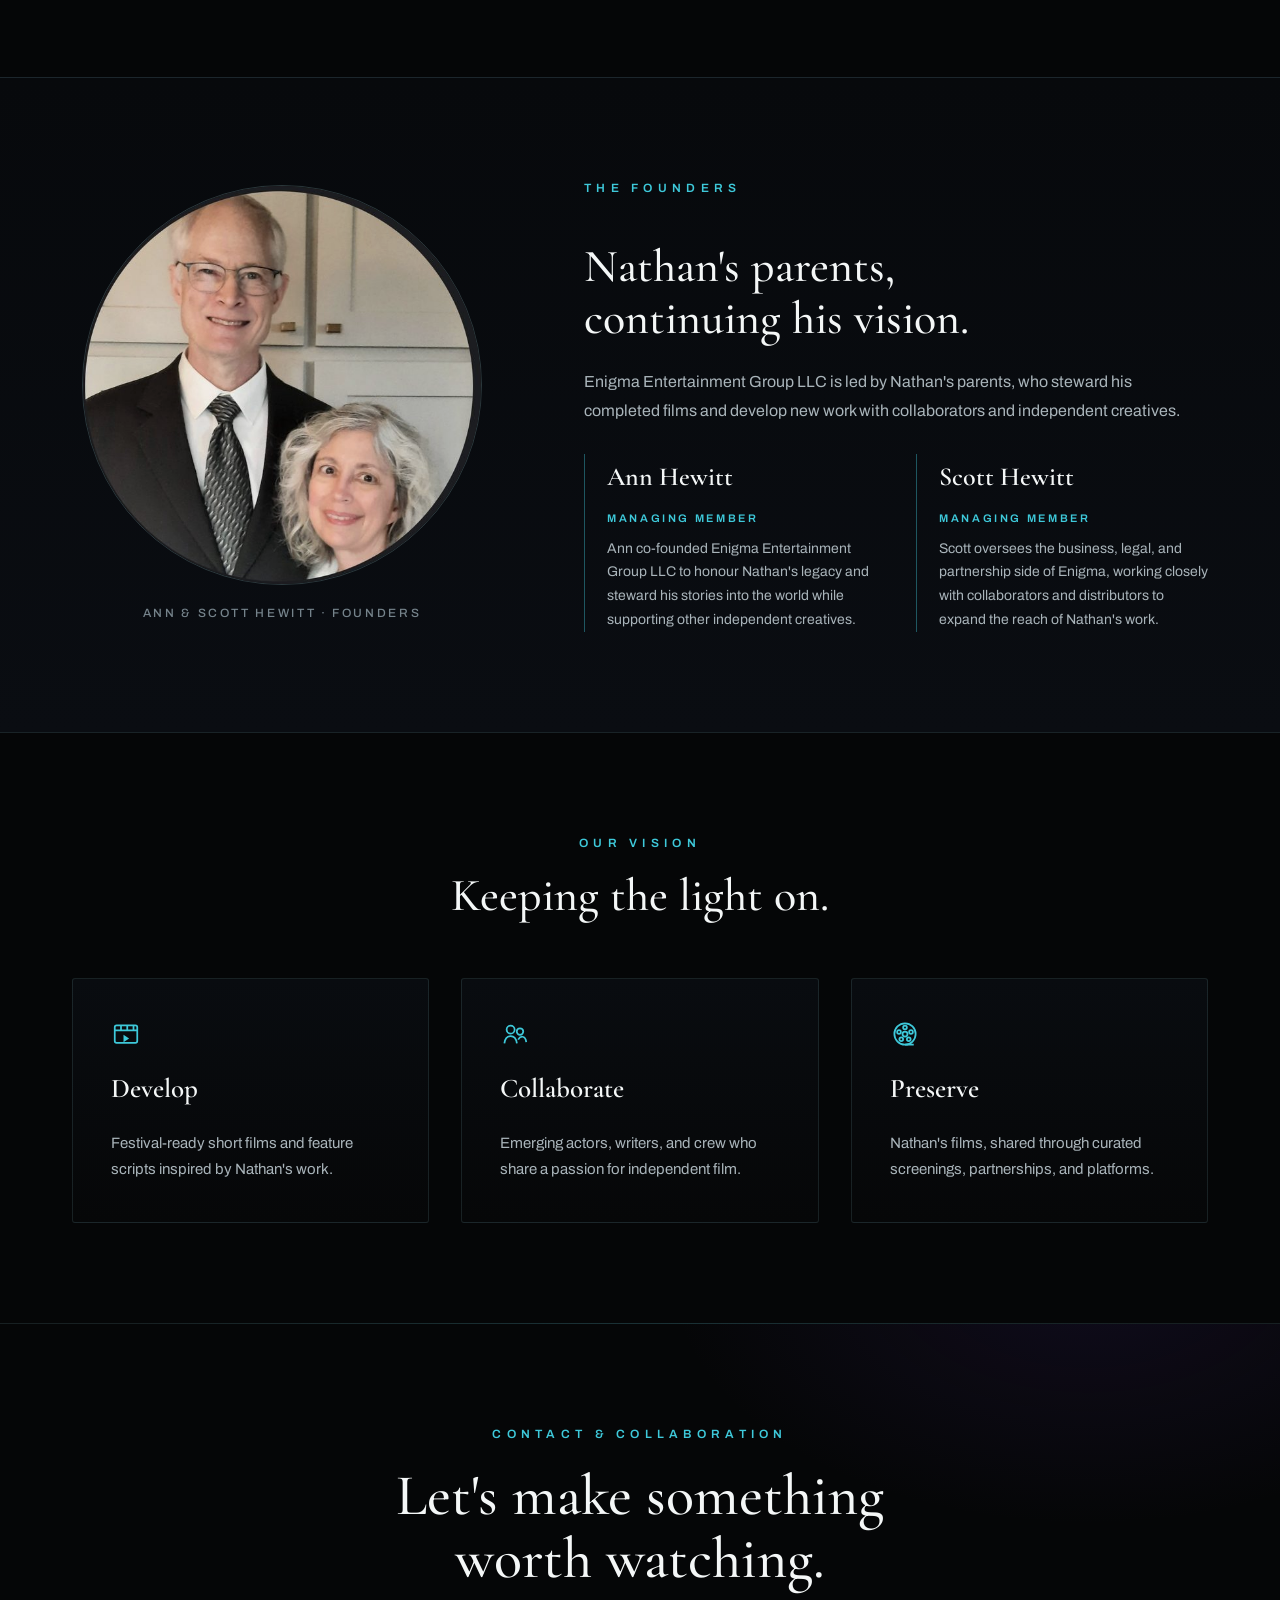
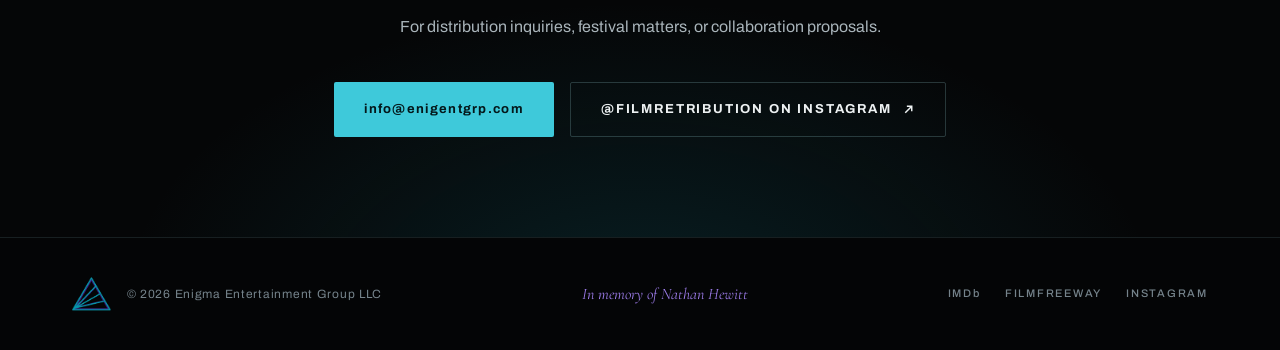
==== commit 4a2d529d: "Add Nathan's portrait and Omaha Film Festival photo" ====
--- a/index.html
+++ b/index.html
@@ -85,6 +85,13 @@
             <p>Enigma Entertainment Group LLC began in 2018 as <em>Enigma Entertainment Productions</em>, a small banner created for our son, writer-director <strong>Nathan Hewitt</strong>, upon his graduation from LA Film School to produce his original films and music.</p>
             <p>Today, Enigma exists both to <strong>honour Nathan's legacy</strong> and to <strong>champion new, original storytelling</strong> in independent film.</p>
             <p class="story__meta">Historical Instagram presence (archival only): <a href="https://www.instagram.com/enigmaentertainmentproductions" target="_blank" rel="noreferrer">@enigmaentertainmentproductions</a></p>
+            <figure class="story__portrait">
+              <img class="story__portrait-photo" src="assets/nathan-portrait.jpg" alt="Nathan Hewitt, smiling outdoors" width="266" height="266" loading="lazy">
+              <figcaption class="story__portrait-caption">
+                <span class="story__portrait-name">Nathan Hewitt</span>
+                <span class="story__portrait-dates">February 10, 1995 - March 14, 2023</span>
+              </figcaption>
+            </figure>
           </div>
           <ol class="timeline">
             <li class="timeline__item reveal">
@@ -154,6 +161,10 @@
           <a class="textlink" href="https://m.imdb.com/name/nm6297876/" target="_blank" rel="noreferrer">Full credits on <span class="keep-case">IMDb</span> <svg class="icon-ext" width="12" height="12" viewBox="0 0 16 16" fill="none" stroke="currentColor" stroke-width="1.8" aria-hidden="true"><path d="M4 12 12 4M6 4h6v6"/></svg></a>
         </div>
         <div class="films">
+          <figure class="film-photo reveal">
+            <img src="assets/nathan-omaha.jpg" alt="Nathan Hewitt holding his award in front of the Omaha Film Festival backdrop" width="335" height="446" loading="lazy">
+            <figcaption>Nathan at the Omaha Film Festival premiere of <em class="film-title">reTribution</em> · March 2023</figcaption>
+          </figure>
           <article class="film-card reveal">
             <p class="film-card__index">01</p>
             <h3 class="film-card__title"><em>reTribution</em></h3>
--- a/css/styles.css
+++ b/css/styles.css
@@ -399,6 +399,36 @@
 .story__intro strong { color: var(--ink); font-weight: 600; }
 .story__meta { font-size: 13px; color: var(--ink-dim); }
 
+/* Nathan's portrait, from the family's memorial card */
+.story__portrait {
+  display: flex;
+  align-items: center;
+  gap: 22px;
+  margin: 10px 0 0;
+}
+.story__portrait-photo {
+  width: 128px;
+  height: 128px;
+  border-radius: 50%;
+  object-fit: cover;
+  border: 1px solid rgba(156, 123, 232, 0.45); /* the memorial violet, quietly */
+}
+.story__portrait-caption { display: flex; flex-direction: column; gap: 6px; }
+.story__portrait-name {
+  font-family: var(--font-display);
+  font-weight: 600;
+  font-size: 26px;
+  line-height: 1.2;
+  color: var(--ink-strong);
+}
+.story__portrait-dates {
+  font-size: 11px;
+  font-weight: 500;
+  letter-spacing: 0.2em;
+  text-transform: uppercase;
+  color: var(--ink-dim);
+}
+
 .timeline {
   list-style: none;
   margin: 0;
@@ -518,8 +548,29 @@
 /* --- Nathan's Work --- */
 .films {
   display: grid;
-  grid-template-columns: repeat(2, minmax(0, 1fr));
+  grid-template-columns: repeat(3, minmax(0, 1fr));
   gap: 32px;
+}
+.film-photo {
+  margin: 0;
+  display: flex;
+  flex-direction: column;
+  border: 1px solid var(--line);
+  border-radius: var(--r-card);
+  background: var(--card-fill);
+  overflow: hidden;
+}
+.film-photo img {
+  width: 100%;
+  height: 340px;
+  object-fit: cover;
+  object-position: top;
+}
+.film-photo figcaption {
+  font-size: 13px;
+  line-height: 1.6;
+  color: var(--ink-dim);
+  padding: 16px 20px;
 }
 .film-card {
   display: flex;
@@ -544,8 +595,8 @@
   font-family: var(--font-display);
   font-style: italic;
   font-weight: 500;
-  font-size: 42px;
-  line-height: 1.05;
+  font-size: 36px;
+  line-height: 1.08;
   color: var(--ink-strong);
 }
 .film-card__meta {
@@ -746,6 +797,7 @@
   /* stagger siblings inside grids */
   .films .reveal:nth-child(2),
   .pillars .reveal:nth-child(2) { transition-delay: 80ms; }
+  .films .reveal:nth-child(3),
   .pillars .reveal:nth-child(3) { transition-delay: 160ms; }
   .timeline .reveal:nth-child(2) { transition-delay: 80ms; }
   .timeline .reveal:nth-child(3) { transition-delay: 160ms; }
